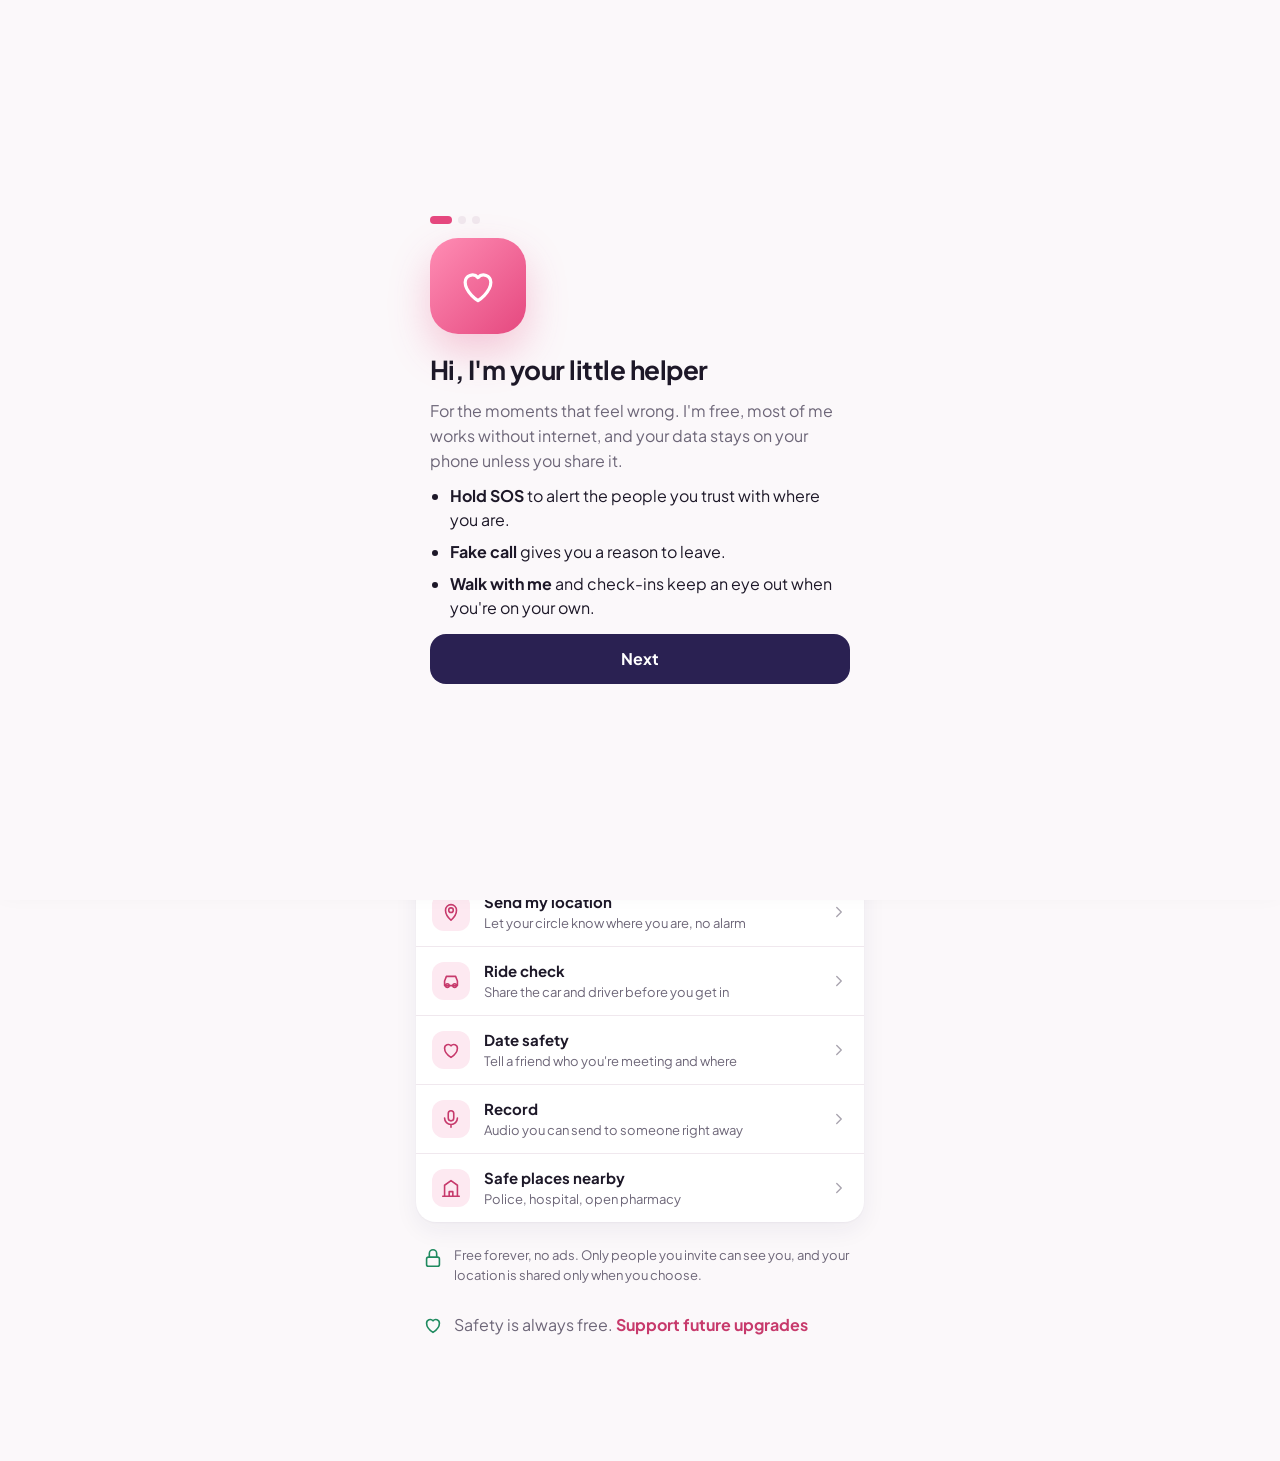
==== app/index.html @ 63b687d1 "iPhone app: home line says only "Safety is always free." without the support upgrades prompt Co-Auth" ====
<!doctype html>
<html lang="en">
<head>
<meta charset="utf-8">
<meta name="viewport" content="width=device-width, initial-scale=1, viewport-fit=cover">
<meta name="theme-color" content="#fbf8fa" media="(prefers-color-scheme: light)">
<meta name="theme-color" content="#121017" media="(prefers-color-scheme: dark)">
<meta name="description" content="Free personal safety app. Your own safety circle, SOS alerts with live location, check-ins, fake call and siren. Private by design.">
<link rel="manifest" href="manifest.webmanifest">
<link rel="icon" href="icon.svg" type="image/svg+xml">
<link rel="apple-touch-icon" href="apple-touch-icon.png">
<link rel="icon" href="favicon-32.png" sizes="32x32" type="image/png">
<meta name="apple-mobile-web-app-capable" content="yes">
<meta name="apple-mobile-web-app-status-bar-style" content="default">
<meta name="apple-mobile-web-app-title" content="Shecurity">
<script src="vendor/supabase.js"></script>
<script src="i18n.js"></script>
<!--APP-START-->
<title>Shecurity</title>
<style>
.native .webonly { display: none !important; }
@font-face { font-family: "Plus Jakarta Sans"; font-style: normal; font-weight: 400; font-display: swap; src: url("fonts/plus-jakarta-sans-latin-400-normal.woff2") format("woff2"); }
@font-face { font-family: "Plus Jakarta Sans"; font-style: normal; font-weight: 500; font-display: swap; src: url("fonts/plus-jakarta-sans-latin-500-normal.woff2") format("woff2"); }
@font-face { font-family: "Plus Jakarta Sans"; font-style: normal; font-weight: 600; font-display: swap; src: url("fonts/plus-jakarta-sans-latin-600-normal.woff2") format("woff2"); }
@font-face { font-family: "Plus Jakarta Sans"; font-style: normal; font-weight: 700; font-display: swap; src: url("fonts/plus-jakarta-sans-latin-700-normal.woff2") format("woff2"); }
/* Layout: calm one-handed phone app. 480px column, soft cards without borders, one pink glow behind SOS. Colours come from the Rose Notch icon: blush pink accents, deep indigo for actions. */
:root {
  --bg: #fbf8fa;
  --surface: #ffffff;
  --surface-2: #f6f0f4;
  --ink: #1d1828;
  --muted: #6d6678;
  --line: #f0e8ee;
  --brand: #2a2152;
  --brand-ink: #ffffff;
  --brand-soft: #fde9f1;
  --pink: #e5487f;
  --pink-ink: #c73a6c;
  --sos: #d7263d;
  --sos-ink: #ffffff;
  --sos-soft: #fde6ea;
  --safe: #1f8a5f;
  --safe-soft: #e4f4ec;
  --warn: #9b6200;
  --shadow: 0 1px 2px rgba(42, 33, 82, .04), 0 8px 24px rgba(42, 33, 82, .06);
  --glow: rgba(229, 72, 127, .16);
  --font: "Plus Jakarta Sans", system-ui, -apple-system, "Segoe UI", Roboto, "Helvetica Neue", Arial, sans-serif;
  --mono: ui-monospace, "SFMono-Regular", Menlo, Consolas, monospace;
  --r: 20px;
}
@media (prefers-color-scheme: dark) {
  :root:not([data-theme="light"]) {
    --bg: #121017; --surface: #1b1822; --surface-2: #25212e; --ink: #f2eef6; --muted: #a49cb1; --line: #2c2736;
    --brand: #ff8db4; --brand-ink: #1d1828; --brand-soft: #36202d; --pink: #ff8db4; --pink-ink: #ff9fc0;
    --sos: #ff5468; --sos-ink: #ffffff; --sos-soft: #3a1a22; --safe: #4cc690; --safe-soft: #15301f; --warn: #e8b357;
    --shadow: 0 1px 2px rgba(0, 0, 0, .3), 0 8px 24px rgba(0, 0, 0, .25); --glow: rgba(255, 141, 180, .12);
    color-scheme: dark;
  }
}
:root[data-theme="dark"] {
  --bg: #121017; --surface: #1b1822; --surface-2: #25212e; --ink: #f2eef6; --muted: #a49cb1; --line: #2c2736;
  --brand: #ff8db4; --brand-ink: #1d1828; --brand-soft: #36202d; --pink: #ff8db4; --pink-ink: #ff9fc0;
  --sos: #ff5468; --sos-ink: #ffffff; --sos-soft: #3a1a22; --safe: #4cc690; --safe-soft: #15301f; --warn: #e8b357;
  --shadow: 0 1px 2px rgba(0, 0, 0, .3), 0 8px 24px rgba(0, 0, 0, .25); --glow: rgba(255, 141, 180, .12);
  color-scheme: dark;
}
* { box-sizing: border-box; -webkit-tap-highlight-color: transparent; }
html, body { margin: 0; }
body { background: var(--bg); color: var(--ink); font-family: var(--font); font-size: 16px; line-height: 1.5; min-height: 100vh; -webkit-font-smoothing: antialiased; }
button, input, select, textarea { font: inherit; color: inherit; }
a { color: var(--pink-ink); }
:focus-visible { outline: 2px solid var(--pink); outline-offset: 2px; }
[hidden] { display: none !important; }
svg.i { width: 22px; height: 22px; flex: none; fill: none; stroke: currentColor; stroke-width: 1.75; stroke-linecap: round; stroke-linejoin: round; }

/* top bar */
.top { position: sticky; top: 0; z-index: 20; background: var(--bg); padding-top: env(safe-area-inset-top, 0px); padding-left: max(16px, env(safe-area-inset-left, 0px)); padding-right: max(16px, env(safe-area-inset-right, 0px)); }
.top-inner { max-width: 480px; margin: 0 auto; display: flex; align-items: center; justify-content: flex-end; gap: 12px; height: 52px; }
.exit { border: 0; background: var(--surface-2); border-radius: 999px; padding: 7px 14px; font-size: 13px; font-weight: 600; color: var(--muted); cursor: pointer; }

main { max-width: 480px; margin: 0 auto; padding-block: 4px 124px; padding-left: max(16px, env(safe-area-inset-left, 0px)); padding-right: max(16px, env(safe-area-inset-right, 0px)); }
.view { display: flex; flex-direction: column; gap: 20px; }
h1, h2, h3 { margin: 0; line-height: 1.2; text-wrap: balance; font-weight: 700; letter-spacing: -0.02em; }
h1 { font-size: 28px; }
h2 { font-size: 18px; }
h3 { font-size: 16px; }
p { margin: 0; }
.muted { color: var(--muted); }
.small { font-size: 14px; }
.xs { font-size: 12px; }
.section-title { font-size: 13px; font-weight: 700; color: var(--muted); letter-spacing: .01em; margin-bottom: -10px; padding-left: 4px; }
.back { display: inline-flex; align-items: center; gap: 4px; background: none; border: 0; padding: 4px 0; color: var(--muted); cursor: pointer; font-size: 15px; font-weight: 600; }

.card { background: var(--surface); border: 0; border-radius: var(--r); padding: 18px; display: flex; flex-direction: column; gap: 12px; box-shadow: var(--shadow); }
.card.sos { background: var(--sos-soft); box-shadow: none; }
.card.safe { background: var(--safe-soft); box-shadow: none; }
.card.brand { background: var(--brand-soft); box-shadow: none; }
.card.free .heart { width: 34px; height: 34px; border-radius: 50%; display: grid; place-items: center; background: var(--pink); color: #fff; flex: none; }
.card.free .heart .i { width: 18px; height: 18px; }
button.trust.link { background: none; border: 0; font: inherit; cursor: pointer; width: 100%; text-align: left; margin-top: 4px; }
button.trust.link b { color: var(--pink-ink); font-weight: 700; }
.banner { margin: 0 0 16px; font-size: 13px; color: var(--muted); background: var(--surface-2); border-radius: 14px; padding: 10px 14px; }

/* greeting + status */
.hello { text-align: center; display: flex; flex-direction: column; gap: 2px; }
.hello b { font-size: 22px; font-weight: 700; letter-spacing: -0.02em; }
.hello span { font-size: 14px; color: var(--muted); }
.status { display: flex; gap: 8px; flex-wrap: wrap; justify-content: center; }
.chip { display: inline-flex; align-items: center; gap: 7px; font-size: 13px; font-weight: 600; padding: 6px 12px; border-radius: 999px; background: var(--surface); border: 0; box-shadow: var(--shadow); color: var(--muted); cursor: pointer; }
.chip .dot { width: 7px; height: 7px; border-radius: 50%; background: var(--muted); opacity: .6; }
.chip.on .dot { background: var(--safe); opacity: 1; }
.chip.on { color: var(--ink); }

/* SOS */
.sos-wrap { display: flex; flex-direction: column; align-items: center; gap: 16px; padding: 14px 0 6px; background: radial-gradient(closest-side, var(--glow), transparent) center 58% / 340px 340px no-repeat; }
.sos-btn { position: relative; width: 216px; height: 216px; max-width: 64vw; max-height: 64vw; border-radius: 50%; border: 0; padding: 0; background: none; cursor: pointer; box-shadow: 0 0 0 12px rgba(229, 72, 127, .12), 0 14px 34px rgba(229, 72, 127, .30); touch-action: none; user-select: none; -webkit-user-select: none; transition: transform .15s ease; }
.sos-btn svg { display: block; width: 100%; height: 100%; }
.sos-btn .notch { opacity: .55; }
.sos-btn .fill { stroke-dasharray: 188.5; stroke-dashoffset: 188.5; }
.sos-btn.holding { transform: scale(.97); }
.sos-btn.holding .fill { transition: stroke-dashoffset 1.5s linear; stroke-dashoffset: 0; }
.hold-hint { font-size: 14px; font-weight: 700; margin: -2px 0 0; }

/* primary actions */
.actions3 { display: grid; grid-template-columns: repeat(3, minmax(0, 1fr)); gap: 10px; }
.act { background: var(--surface); border: 0; box-shadow: var(--shadow); border-radius: var(--r); padding: 16px 8px 14px; display: flex; flex-direction: column; align-items: center; gap: 9px; font-size: 13px; font-weight: 700; cursor: pointer; text-align: center; color: var(--ink); }
.edit-quick { display: block; margin: 8px auto 0; background: none; border: 0; color: var(--muted); font: inherit; font-size: 13px; text-decoration: underline; cursor: pointer; padding: 6px; }
.qprev { display: grid; grid-template-columns: repeat(2, minmax(0, 1fr)); gap: 8px; background: linear-gradient(180deg, #352a6b, #1c1640); border-radius: 22px; padding: 10px; }
.qprev span { background: #fff; color: #2a2152; border-radius: 15px; min-height: 64px; display: flex; flex-direction: column; align-items: flex-start; justify-content: space-between; gap: 6px; font-size: 13px; font-weight: 700; padding: 9px 10px; }
.qprev span.u { background: linear-gradient(135deg, #ff7aa8, #e5487f); color: #fff; }
.qprev b { width: 26px; height: 26px; border-radius: 50%; display: grid; place-items: center; background: #ffe4ee; color: #e5487f; }
.qprev span.u b { background: rgba(255, 255, 255, .24); color: #fff; }
.qprev .i { width: 15px; height: 15px; }
.wsteps { counter-reset: w; list-style: none; padding: 0; margin: 0; display: flex; flex-direction: column; gap: 12px; }
.wsteps li { counter-increment: w; display: flex; gap: 12px; align-items: flex-start; font-size: 16px; line-height: 1.4; }
.wsteps li::before { content: counter(w); flex: none; width: 30px; height: 30px; border-radius: 50%; background: var(--pink); color: #fff; font-weight: 800; display: grid; place-items: center; font-size: 15px; }
.wsteps b { font-weight: 800; }
.tipcard { display: flex; gap: 12px; align-items: center; }
.tipcard .t { flex: 1; min-width: 0; }
.act .ic { width: 44px; height: 44px; border-radius: 15px; background: var(--brand-soft); color: var(--pink-ink); display: grid; place-items: center; }
.act:active, .li:active { transform: scale(.98); }

/* list rows */
.list { background: var(--surface); border: 0; box-shadow: var(--shadow); border-radius: var(--r); overflow: hidden; }
.li { display: flex; align-items: center; gap: 14px; width: 100%; padding: 13px 16px; background: none; border: 0; border-bottom: 1px solid var(--line); text-align: left; cursor: pointer; text-decoration: none; color: var(--ink); transition: transform .1s ease; }
.li:last-child { border-bottom: 0; }
.li .t { flex: 1; min-width: 0; display: flex; flex-direction: column; }
.li .t b { font-weight: 650; font-size: 15px; }
.li .t span { font-size: 13px; color: var(--muted); }
.li > svg.i:first-child { width: 38px; height: 38px; padding: 8px; border-radius: 12px; background: var(--brand-soft); color: var(--pink-ink); }
.li .chev { color: var(--muted); width: 18px; height: 18px; opacity: .6; }

.trust { display: flex; gap: 10px; align-items: flex-start; font-size: 13px; color: var(--muted); padding: 4px 6px 0; }
.trust svg { color: var(--safe); margin-top: 1px; }

/* buttons + forms */
.btn { display: inline-flex; align-items: center; justify-content: center; gap: 8px; min-height: 50px; padding: 10px 18px; border-radius: 16px; border: 0; background: var(--surface-2); text-decoration: none; color: var(--ink); font-weight: 700; cursor: pointer; text-align: center; }
.btn.primary { background: var(--brand); color: var(--brand-ink); }
.btn.danger { background: var(--sos); color: var(--sos-ink); }
.btn.good { background: var(--safe); color: #fff; }
.btn.ghost { background: transparent; color: var(--muted); }
.btn.block { width: 100%; }
.btn.sm { min-height: 36px; padding: 6px 13px; font-size: 14px; border-radius: 12px; }
.row { display: flex; gap: 10px; flex-wrap: wrap; }
.row > .btn { flex: 1 1 130px; }
.stack { display: flex; flex-direction: column; gap: 12px; }
label.f { display: flex; flex-direction: column; gap: 6px; font-size: 14px; font-weight: 600; }
label.f .hint { font-weight: 400; color: var(--muted); font-size: 13px; }
input[type=text], input[type=tel], input[type=number], select, textarea { width: 100%; min-height: 50px; padding: 12px 14px; border-radius: 14px; border: 1px solid transparent; background: var(--surface-2); color: var(--ink); }
input::placeholder, textarea::placeholder { color: var(--muted); opacity: .75; }
input:focus, select:focus, textarea:focus { outline: 2px solid var(--pink); outline-offset: 0; background: var(--surface); }
textarea { min-height: 88px; resize: vertical; }
/* 16px or more, or iPhone zooms in on the field and stays zoomed */
input, select, textarea { font-size: 16px; }
.check { display: flex; gap: 12px; align-items: center; font-size: 15px; }
.check input { width: 22px; height: 22px; accent-color: var(--pink); flex: none; }
.code { font-family: var(--mono); font-size: 22px; letter-spacing: .18em; font-weight: 600; text-align: center; padding: 12px; border-radius: 14px; background: var(--surface-2); user-select: all; }

/* people */
.person { display: flex; align-items: center; gap: 12px; padding: 10px 0; border-bottom: 1px solid var(--line); }
.person:last-child { border-bottom: 0; }
.avatar { width: 40px; height: 40px; border-radius: 50%; background: var(--brand-soft); color: var(--pink-ink); display: grid; place-items: center; font-weight: 700; flex: none; }
.person .t { flex: 1; min-width: 0; }
.person .t b { display: block; font-weight: 650; }
.person .t span { font-size: 13px; color: var(--muted); }
.feed-item { display: flex; flex-direction: column; gap: 10px; padding: 14px 0; border-bottom: 1px solid var(--line); }
.feed-item:first-child { padding-top: 2px; }
.feed-item:last-child { border-bottom: 0; padding-bottom: 2px; }
.feed-head { display: flex; gap: 12px; align-items: flex-start; }
.feed-head .t { flex: 1; min-width: 0; }
.feed-head b { display: block; }
.tag { font-size: 11px; font-weight: 700; letter-spacing: .04em; text-transform: uppercase; padding: 3px 9px; border-radius: 999px; background: var(--surface-2); color: var(--muted); white-space: nowrap; }
.tag.sos { background: var(--sos-soft); color: var(--sos); }
.tag.safe { background: var(--safe-soft); color: var(--safe); }
.resp { font-size: 13px; color: var(--muted); }
.example { font-size: 11px; font-weight: 700; letter-spacing: .04em; text-transform: uppercase; color: var(--warn); }

/* plans: story-style strip of the circle, plus one card per active plan */
.stories { display: flex; gap: 12px; overflow-x: auto; padding: 2px 2px 4px; margin: 0 -2px; scrollbar-width: none; }
.stories::-webkit-scrollbar { display: none; }
.story { flex: none; width: 62px; display: flex; flex-direction: column; align-items: center; gap: 6px; background: none; border: 0; padding: 0; cursor: pointer; color: var(--ink); font-size: 12px; font-weight: 600; }
.story .ring { position: relative; width: 58px; height: 58px; border-radius: 50%; padding: 2.5px; background: var(--line); }
.story.on .ring { background: linear-gradient(135deg, #ff8db4, #e5487f); }
.story .avatar { width: 100%; height: 100%; border: 2.5px solid var(--surface); font-size: 19px; }
.story.add .avatar { background: var(--surface-2); color: var(--ink); font-size: 24px; font-weight: 500; }
.story .live { position: absolute; right: 1px; bottom: 1px; width: 15px; height: 15px; border-radius: 50%; background: var(--safe); border: 2.5px solid var(--surface); }
.story span { max-width: 62px; overflow: hidden; text-overflow: ellipsis; white-space: nowrap; }
.story.quiet span { color: var(--muted); font-weight: 500; }
.plan { display: flex; gap: 12px; padding: 14px 0; border-bottom: 1px solid var(--line); scroll-margin-top: 80px; }
.plan:last-child { border-bottom: 0; padding-bottom: 2px; }
.plan .t { flex: 1; min-width: 0; display: flex; flex-direction: column; gap: 3px; }
.plan .who { display: flex; justify-content: space-between; gap: 8px; font-size: 13px; color: var(--muted); }
.plan .who b { color: var(--ink); font-size: 15px; font-weight: 650; }
.plan .where { font-weight: 650; font-size: 16px; line-height: 1.3; overflow-wrap: anywhere; }
.plan .with { font-size: 14px; color: var(--muted); overflow-wrap: anywhere; }
.plan .msg { align-self: flex-start; margin-top: 6px; font-size: 14.5px; background: var(--surface-2); padding: 8px 12px; border-radius: 16px 16px 16px 5px; overflow-wrap: anywhere; }
.plan .row { margin-top: 8px; }
.plan.flash { animation: flash 1.2s ease; }
@keyframes flash { 0%, 40% { background: var(--brand-soft); } 100% { background: transparent; } }

.timer-big { font-family: var(--mono); font-size: 44px; font-weight: 600; font-variant-numeric: tabular-nums; text-align: center; letter-spacing: -0.02em; }
details { background: var(--surface); border: 0; box-shadow: var(--shadow); border-radius: var(--r); padding: 15px 18px; }
details summary { cursor: pointer; font-weight: 650; }
details[open] summary { margin-bottom: 10px; }
details ol, details ul { margin: 0; padding-left: 1.2em; display: flex; flex-direction: column; gap: 6px; font-size: 15px; }
.hotline { display: flex; justify-content: space-between; align-items: center; gap: 12px; padding: 12px 0; border-bottom: 1px solid var(--line); }
.hotline:last-child { border-bottom: 0; }
.hotline div { min-width: 0; }
.hotline .num { font-family: var(--mono); font-size: 14px; color: var(--muted); user-select: all; }
.msg-preview { font-family: var(--mono); font-size: 12px; white-space: pre-wrap; word-break: break-word; background: var(--surface-2); border-radius: 12px; padding: 10px 12px; max-height: 150px; overflow: auto; color: var(--muted); }

/* tabs */
nav.tabs { position: fixed; left: 0; right: 0; bottom: 0; z-index: 30; background: var(--surface); box-shadow: 0 -1px 0 var(--line), 0 -8px 24px rgba(42, 33, 82, .05); padding-bottom: env(safe-area-inset-bottom, 0px); padding-left: env(safe-area-inset-left, 0px); padding-right: env(safe-area-inset-right, 0px); }
nav.tabs .in { max-width: 480px; margin: 0 auto; display: grid; grid-template-columns: repeat(4, 1fr); padding: 6px 8px 4px; }
nav.tabs button { position: relative; background: none; border: 0; padding: 6px 2px 8px; display: flex; flex-direction: column; align-items: center; gap: 3px; font-size: 11px; font-weight: 600; color: var(--muted); cursor: pointer; }
nav.tabs button svg { padding: 3px 16px; width: 54px; height: 30px; border-radius: 999px; box-sizing: border-box; }
nav.tabs button[aria-current="page"] { color: var(--pink-ink); }
nav.tabs button[aria-current="page"] svg { background: var(--brand-soft); }
nav.tabs .badge { position: absolute; top: 4px; left: calc(50% + 8px); width: 9px; height: 9px; border-radius: 50%; background: var(--sos); border: 2px solid var(--surface); }

/* overlays */
.overlay { position: fixed; inset: 0; z-index: 50; background: var(--bg); overflow-y: auto; padding-top: env(safe-area-inset-top, 0px); padding-bottom: env(safe-area-inset-bottom, 0px); padding-left: max(16px, env(safe-area-inset-left, 0px)); padding-right: max(16px, env(safe-area-inset-right, 0px)); }
.overlay .in { max-width: 480px; margin: 0 auto; padding-block: 28px; display: flex; flex-direction: column; gap: 14px; min-height: 100%; }
.steps { display: flex; flex-direction: column; gap: 10px; }
.step { display: flex; gap: 10px; align-items: center; font-size: 15px; font-weight: 500; }
.step .s { width: 24px; height: 24px; border-radius: 50%; display: grid; place-items: center; background: var(--surface-2); color: var(--muted); flex: none; }
.step.done .s { background: var(--safe); color: #fff; }
.step.fail .s { background: var(--warn); color: #fff; }
.step .s svg { width: 14px; height: 14px; stroke-width: 2.5; }
.siren-screen { background: #e01a33; color: #fff; display: grid; place-items: center; text-align: center; cursor: pointer; }
.siren-screen.flash { background: #ffffff; color: #111; }
.siren-screen h1 { font-size: 40px; letter-spacing: .08em; }

.call { background: #0d0d10; color: #fff; font-family: system-ui, -apple-system, "Segoe UI", Roboto, sans-serif; }
.call .in { justify-content: space-between; align-items: center; text-align: center; padding-block: 72px 48px; }
.call .who { display: flex; flex-direction: column; align-items: center; gap: 10px; }
.call .big-avatar { width: 96px; height: 96px; border-radius: 50%; background: #3a3a44; display: grid; place-items: center; font-size: 40px; font-weight: 500; }
.call .name { font-size: 32px; font-weight: 400; font-family: system-ui, -apple-system, "Segoe UI", Roboto, sans-serif; }
.call .sub { color: #b9b9c4; font-size: 16px; }
.call .sub.ear { font-size: 13px; margin-top: 10px; color: #8d8da0; }
.call .actions { display: flex; justify-content: space-around; width: 100%; max-width: 320px; }
.call .round { width: 74px; height: 74px; border-radius: 50%; border: 0; display: grid; place-items: center; cursor: pointer; color: #fff; }
.call .round svg { width: 32px; height: 32px; }
.call .decline { background: #ff3b30; }
.call .accept { background: #34c759; }
.call .cap { font-size: 13px; color: #d0d0d8; margin-top: 8px; }

.nudge { position: fixed; left: 50%; bottom: calc(88px + env(safe-area-inset-bottom, 0px)); transform: translateX(-50%); z-index: 55; width: min(440px, calc(100% - 32px)); background: var(--surface); border-radius: 24px; padding: 20px; box-shadow: 0 20px 50px rgba(42, 33, 82, .22); display: flex; flex-direction: column; gap: 10px; animation: nudgeIn .35s ease-out; }
.nudge[hidden] { display: none; }
.welcome { position: fixed; inset: 0; z-index: 70; background: var(--bg); display: flex; flex-direction: column; justify-content: center; padding: calc(24px + env(safe-area-inset-top, 0px)) 24px calc(24px + env(safe-area-inset-bottom, 0px)); overflow-y: auto; }
.welcome[hidden] { display: none; }
.welcome .wbox { max-width: 420px; width: 100%; margin: 0 auto; display: flex; flex-direction: column; gap: 14px; }
.welcome .wart { width: 96px; height: 96px; border-radius: 28px; background: linear-gradient(135deg, #ff8db4, #e5487f); display: grid; place-items: center; box-shadow: 0 18px 40px rgba(229, 72, 127, .28); }
.welcome .wart .i { width: 44px; height: 44px; color: #fff; }
.welcome h2 { margin: 6px 0 0; font-size: 26px; letter-spacing: -0.02em; line-height: 1.2; }
.welcome p { margin: 0; color: var(--muted); line-height: 1.55; }
.welcome ul, .welcome ol { margin: 0; padding-left: 20px; display: flex; flex-direction: column; gap: 8px; line-height: 1.5; }
.welcome .dots { display: flex; gap: 6px; }
.welcome .dots i { width: 8px; height: 8px; border-radius: 50%; background: var(--line, #e7dfe5); }
.welcome .dots i.on { background: var(--pink); width: 22px; border-radius: 6px; }
.welcome .btn { width: 100%; }
.welcome .skip { background: none; border: 0; color: var(--muted); font: inherit; font-size: 14px; padding: 6px; cursor: pointer; }
.nudge h3 { margin: 0; font-size: 18px; display: flex; align-items: center; gap: 10px; }
.nudge h3 .heart { width: 30px; height: 30px; border-radius: 50%; display: grid; place-items: center; background: var(--pink); color: #fff; flex: none; }
.nudge h3 .heart .i { width: 16px; height: 16px; }
.nudge p { margin: 0; font-size: 14.5px; color: var(--muted); line-height: 1.5; }
.nudge .row { gap: 8px; margin-top: 4px; }
.nudge .row .btn { flex: 1; }
.nudge .never { background: none; border: 0; color: var(--muted); font: inherit; font-size: 13px; text-decoration: underline; padding: 4px; align-self: center; cursor: pointer; }
@keyframes nudgeIn { from { opacity: 0; transform: translate(-50%, 16px); } }
@media (prefers-reduced-motion: reduce) { .nudge { animation: none; } }
.toast { position: fixed; left: 50%; bottom: calc(92px + env(safe-area-inset-bottom, 0px)); transform: translateX(-50%); z-index: 60; background: var(--ink); color: var(--bg); padding: 11px 18px; border-radius: 999px; font-size: 14px; font-weight: 600; max-width: calc(100% - 32px); text-align: center; box-shadow: var(--shadow); }
@media (prefers-reduced-motion: reduce) { .sos-btn.holding .fill { transition-duration: 0s; } .sos-btn, .li, .act { transition: none; } }

/* circles: one big circle with small circles inside */
.whole { position: relative; overflow: hidden; background: linear-gradient(160deg, #35296b 0%, #1c1640 100%); color: #fff; box-shadow: 0 18px 40px rgba(42, 33, 82, .28); }
.whole::before { content: ""; position: absolute; width: 230px; height: 230px; right: -110px; top: -120px; border-radius: 50%; border: 22px solid rgba(255, 141, 180, .10); pointer-events: none; }
.whole::after { content: ""; position: absolute; width: 90px; height: 90px; right: 18px; top: -52px; border-radius: 50%; border: 10px solid rgba(255, 141, 180, .08); pointer-events: none; }
.whole > * { position: relative; }
.whole .sub { margin-top: 4px; max-width: 30ch; }
.whole h2 { margin: 0; font-size: 21px; letter-spacing: -0.02em; }
.whole .sub { font-size: 13.5px; color: rgba(255, 255, 255, .72); line-height: 1.45; }
.faces { display: flex; align-items: center; padding-left: 8px; min-height: 44px; }
.faces .avatar { width: 40px; height: 40px; margin-left: -8px; border: 2.5px solid #2a2152; font-size: 15px; }
.faces .more { background: rgba(255, 255, 255, .16); color: #fff; font-size: 13px; }
.bubbles { display: flex; gap: 10px; overflow-x: auto; scrollbar-width: none; margin: 0 -18px; padding: 2px 18px 4px; }
.bubbles::-webkit-scrollbar { display: none; }
.bubble { flex: none; display: flex; align-items: center; gap: 8px; padding: 7px 13px 7px 7px; border-radius: 999px; background: rgba(255, 255, 255, .1); border: 0; color: #fff; font: inherit; font-size: 13.5px; font-weight: 650; cursor: pointer; white-space: nowrap; }
.bubble .dotc { width: 26px; height: 26px; border-radius: 50%; border: 3px solid var(--cc, #ff8db4); display: grid; place-items: center; font-size: 11px; font-weight: 700; }
.bubble.add { background: transparent; border: 1.5px dashed rgba(255, 255, 255, .35); padding: 7px 14px; }
.whole .aud-wrap { border-top: 1px solid rgba(255, 255, 255, .12); padding-top: 12px; display: flex; flex-direction: column; gap: 8px; }
.whole .aud-wrap b { font-size: 13px; color: rgba(255, 255, 255, .8); font-weight: 650; }
.aud { display: flex; gap: 8px; flex-wrap: wrap; }
.aud button { display: inline-flex; align-items: center; gap: 7px; min-height: 36px; padding: 6px 13px; border-radius: 999px; border: 1.5px solid var(--line); background: var(--surface); color: var(--ink); font: inherit; font-size: 14px; font-weight: 650; cursor: pointer; transition: background .15s ease, border-color .15s ease, color .15s ease; }
.aud button i { width: 9px; height: 9px; border-radius: 50%; background: var(--cc, var(--pink)); flex: none; }
.aud button small { color: var(--muted); font-size: 12px; font-weight: 600; }
.aud button[aria-pressed="true"] { background: var(--ink); border-color: var(--ink); color: var(--bg); }
.aud button[aria-pressed="true"] small { color: inherit; opacity: .7; }
.whole .aud button { background: rgba(255, 255, 255, .08); border-color: rgba(255, 255, 255, .18); color: #fff; }
.whole .aud button small { color: rgba(255, 255, 255, .65); }
.whole .aud button[aria-pressed="true"] { background: #fff; border-color: #fff; color: #2a2152; }
.aud-f { display: flex; flex-direction: column; gap: 8px; }
.aud-f > span { font-size: 14px; font-weight: 650; }
.cc-head { display: flex; align-items: center; gap: 10px; }
.cc-head .ring { width: 30px; height: 30px; border-radius: 50%; border: 4px solid var(--cc, var(--pink)); flex: none; }
.cc-head h2 { flex: 1; min-width: 0; margin: 0; overflow: hidden; text-overflow: ellipsis; white-space: nowrap; }
.card.circ { border-top: 0; position: relative; }
.card.circ.flash { animation: cflash 1.4s ease; }
@keyframes cflash { 0%, 45% { box-shadow: 0 0 0 3px var(--cc, var(--pink)); } 100% { box-shadow: var(--shadow); } }
.to { display: inline-flex; align-items: center; gap: 5px; font-size: 12px; font-weight: 650; color: var(--muted); }
.to i { width: 7px; height: 7px; border-radius: 50%; background: var(--cc, var(--pink)); }
html.ios-app .no-ios { display: none !important; }
.person .more { min-height: 34px; min-width: 34px; padding: 4px 8px; border-radius: 10px; border: 1px solid var(--line); background: var(--surface-2); color: inherit; font: inherit; font-size: 16px; line-height: 1; cursor: pointer; }
.person-acts { display: flex; flex-wrap: wrap; gap: 8px; padding: 0 0 10px 52px; border-bottom: 1px solid var(--line); }
.person-acts[hidden] { display: none; }
.person select.addto { width: auto; max-width: 128px; min-height: 34px; padding: 4px 8px; font-size: 16px; border-radius: 10px; }
/* practice SOS in the welcome */
.practice { display: flex; flex-direction: column; align-items: center; gap: 12px; padding: 6px 0 2px; }
.practice .sos-btn.done .fill { stroke-dashoffset: 0; }
.welcome.focus .wart, .welcome.focus .dots { display: none; }
.practice .sos-btn { width: 150px; height: 150px; box-shadow: 0 0 0 10px rgba(229, 72, 127, .12), 0 12px 28px rgba(229, 72, 127, .28); }
.practice .ptag { font-size: 11px; font-weight: 800; letter-spacing: .08em; text-transform: uppercase; color: var(--pink-ink); background: var(--brand-soft); padding: 4px 10px; border-radius: 999px; }
.practice .steps { width: 100%; background: var(--surface); border-radius: 16px; padding: 14px; box-shadow: var(--shadow); }
.practice .step { opacity: 0; transform: translateY(6px); transition: opacity .35s ease, transform .35s ease; }
.practice .step.show { opacity: 1; transform: none; }
.practice .calm { font-size: 14px; color: var(--muted); text-align: center; line-height: 1.5; }
@media (prefers-reduced-motion: reduce) { .practice .step { transition: none; } }
</style>

<svg width="0" height="0" style="position:absolute" aria-hidden="true">
  <symbol id="i-walk" viewBox="0 0 24 24"><circle cx="13" cy="4" r="2"/><path d="m9 20 3-6 3 3v4M6 12l2-4 4-1 3 4 3 1"/></symbol>
  <symbol id="i-timer" viewBox="0 0 24 24"><circle cx="12" cy="13" r="8"/><path d="M12 9v4l2.5 2M9 2h6"/></symbol>
  <symbol id="i-phone" viewBox="0 0 24 24"><path d="M5 4h4l2 5-2.5 1.5a11 11 0 0 0 5 5L15 13l5 2v4a2 2 0 0 1-2 2A16 16 0 0 1 3 6a2 2 0 0 1 2-2"/></symbol>
  <symbol id="i-siren" viewBox="0 0 24 24"><path d="M11 5 6 9H3v6h3l5 4V5zM15.5 8.5a5 5 0 0 1 0 7M18.5 5.5a9 9 0 0 1 0 13"/></symbol>
  <symbol id="i-plan" viewBox="0 0 24 24"><circle cx="12" cy="12" r="9"/><path d="M15.5 8.5 13.6 13.6 8.5 15.5 10.4 10.4z"/></symbol>
  <symbol id="i-pin" viewBox="0 0 24 24"><path d="M12 21s-6-5.5-6-11a6 6 0 0 1 12 0c0 5.5-6 11-6 11z"/><circle cx="12" cy="10" r="2.5"/></symbol>
  <symbol id="i-car" viewBox="0 0 24 24"><path d="M5 17h14v-5l-2-5H7l-2 5v5z"/><circle cx="8" cy="17" r="2"/><circle cx="16" cy="17" r="2"/></symbol>
  <symbol id="i-heart" viewBox="0 0 24 24"><path d="M12 20s-7-4.5-7-10a4 4 0 0 1 7-2.6A4 4 0 0 1 19 10c0 5.5-7 10-7 10z"/></symbol>
  <symbol id="i-mic" viewBox="0 0 24 24"><rect x="9" y="3" width="6" height="11" rx="3"/><path d="M5 11a7 7 0 0 0 14 0M12 18v3"/></symbol>
  <symbol id="i-place" viewBox="0 0 24 24"><path d="M3 21h18M5 21V9l7-5 7 5v12M10 21v-5h4v5"/></symbol>
  <symbol id="i-chev" viewBox="0 0 24 24"><path d="m9 6 6 6-6 6"/></symbol>
  <symbol id="i-back" viewBox="0 0 24 24"><path d="m15 6-6 6 6 6"/></symbol>
  <symbol id="i-lock" viewBox="0 0 24 24"><rect x="5" y="11" width="14" height="10" rx="2"/><path d="M8 11V7a4 4 0 0 1 8 0v4"/></symbol>
  <symbol id="i-check" viewBox="0 0 24 24"><path d="m5 12 5 5 9-10"/></symbol>
  <symbol id="i-home" viewBox="0 0 24 24"><circle cx="12" cy="12" r="9"/><circle cx="12" cy="12" r="3.5"/></symbol>
  <symbol id="i-people" viewBox="0 0 24 24"><circle cx="9" cy="8" r="3.5"/><path d="M2.5 20a6.5 6.5 0 0 1 13 0M16 4.5a3.5 3.5 0 0 1 0 7M18 14a6.5 6.5 0 0 1 4 6"/></symbol>
  <symbol id="i-help" viewBox="0 0 24 24"><circle cx="12" cy="12" r="9"/><path d="M9.5 9.5a2.5 2.5 0 1 1 3.5 2.3c-.6.3-1 .9-1 1.6V14M12 17.5v.01"/></symbol>
  <symbol id="i-me" viewBox="0 0 24 24"><circle cx="12" cy="8" r="4"/><path d="M4 21a8 8 0 0 1 16 0"/></symbol>
  <symbol id="i-bell" viewBox="0 0 24 24"><path d="M6 16V11a6 6 0 0 1 12 0v5l2 2H4l2-2zM10 20a2 2 0 0 0 4 0"/></symbol>
</svg>

<header class="top">
  <div class="top-inner">
    <button class="exit" id="quickExit" type="button" aria-label="Quick exit: leave this app and open a weather page">Quick exit</button>
  </div>
</header>

<main>
  <p class="banner" id="previewBanner" hidden>Preview. Location, texts, calls and the live network are switched off on this page. The circle below shows example people. Everything works once the app is opened from its own web address.</p>

  <!-- HOME -->
  <section class="view" data-view="home">
    <div class="card sos" id="incomingCard" hidden></div>

    <div class="card safe" id="timerCard" hidden>
      <div class="row" style="justify-content:space-between;align-items:center">
        <span class="small" id="timerCardLabel">Check-in running</span>
        <span class="small muted" id="timerCardShare"></span>
      </div>
      <div class="timer-big" id="timerCardTime">00:00</div>
      <p class="small" id="timerCardNote"></p>
      <div class="row">
        <button class="btn good" type="button" data-action="timer-safe">I'm safe</button>
        <button class="btn" type="button" data-action="timer-add">+15 min</button>
      </div>
    </div>

    <div class="hello"><b id="helloTitle">Hi there</b><span id="helloSub">Your safety, one tap away</span></div>
    <div class="sos-wrap">
      <div class="status">
        <button class="chip" type="button" id="chipCircle" data-go="circle"><span class="dot"></span><span>Set up your circle</span></button>
        <button class="chip" type="button" id="chipAlerts" data-go="circle"><span class="dot"></span><span>Alerts off</span></button>
      </div>
      <button class="sos-btn" id="sosBtn" type="button" aria-label="SOS. Press and hold until the ring closes to alert your circle">
        <svg viewBox="0 0 100 100" aria-hidden="true">
          <defs><linearGradient id="sosG" x1="0" y1="0" x2="1" y2="1"><stop offset="0" stop-color="#ff8db4"/><stop offset="1" stop-color="#e5487f"/></linearGradient></defs>
          <circle cx="50" cy="50" r="50" fill="url(#sosG)"/>
          <path class="notch" d="M60.26 21.81 A30 30 0 1 1 39.74 21.81" fill="none" stroke="#fff" stroke-width="7" stroke-linecap="round"/>
          <circle class="fill" cx="50" cy="50" r="30" fill="none" stroke="#fff" stroke-width="7" stroke-linecap="round" transform="rotate(-90 50 50)"/>
          <circle cx="50" cy="50" r="19" fill="#2a2152"/>
          <text x="50" y="53.6" text-anchor="middle" fill="#fff" font-size="10.5" font-weight="700" letter-spacing="1" font-family="system-ui, -apple-system, Segoe UI, Roboto, sans-serif">SOS</text>
        </svg>
      </button>
      <p class="hold-hint" id="holdHint">Press and hold until the ring closes</p>
      <p class="small muted" style="text-align:center;max-width:30ch">Alerts your circle with your live location. Nothing is sent if you let go early.</p>
    </div>

    <div class="actions3" id="homeQuick"></div>
    <button class="edit-quick" type="button" data-action="quick-edit">Change these buttons</button>
    <div class="card tipcard" id="widgetTip" hidden>
      <div class="t"><b>Put Shecurity on your home screen</b><div class="small muted">Four emergency buttons without opening the app. Takes 20 seconds.</div></div>
      <div class="stack" style="gap:6px"><button class="btn sm primary" type="button" id="widgetTipGo" data-go="widget">Show me</button><button class="btn sm ghost" type="button" data-action="widget-tip-hide">Not now</button></div>
    </div>

    <div id="homeCircle" hidden>
      <span class="section-title">Your circle now</span>
      <button class="card" type="button" data-go="circle" style="margin-top:16px;width:100%;min-width:0;overflow:hidden;text-align:left;cursor:pointer;border:0;color:inherit;font:inherit">
        <span class="stories" id="homeStories"></span>
        <span class="small muted" id="homeCircleText"></span>
      </button>
    </div>

    <span class="section-title">More tools</span>
    <div class="list">
      <button class="li" type="button" data-go="plan"><svg class="i"><use href="#i-plan"/></svg><span class="t"><b>Share my plans</b><span>Where you're going and who with, for a few hours</span></span><svg class="i chev"><use href="#i-chev"/></svg></button>
      <button class="li" type="button" data-action="siren"><svg class="i"><use href="#i-siren"/></svg><span class="t"><b>Loud siren</b><span>Alarm sound and flashing screen</span></span><svg class="i chev"><use href="#i-chev"/></svg></button>
      <button class="li" type="button" data-action="share-location"><svg class="i"><use href="#i-pin"/></svg><span class="t"><b>Send my location</b><span>Let your circle know where you are, no alarm</span></span><svg class="i chev"><use href="#i-chev"/></svg></button>
      <button class="li" type="button" data-go="ride"><svg class="i"><use href="#i-car"/></svg><span class="t"><b>Ride check</b><span>Share the car and driver before you get in</span></span><svg class="i chev"><use href="#i-chev"/></svg></button>
      <button class="li" type="button" data-go="date"><svg class="i"><use href="#i-heart"/></svg><span class="t"><b>Date safety</b><span>Tell a friend who you're meeting and where</span></span><svg class="i chev"><use href="#i-chev"/></svg></button>
      <button class="li" type="button" data-go="record"><svg class="i"><use href="#i-mic"/></svg><span class="t"><b>Record</b><span>Audio you can send to someone right away</span></span><svg class="i chev"><use href="#i-chev"/></svg></button>
      <button class="li" type="button" data-go="places"><svg class="i"><use href="#i-place"/></svg><span class="t"><b>Safe places nearby</b><span>Police, hospital, open pharmacy</span></span><svg class="i chev"><use href="#i-chev"/></svg></button>
    </div>

    <p class="trust"><svg class="i"><use href="#i-lock"/></svg><span>Free forever, no ads. Only people you invite can see you, and your location is shared only when you choose.</span></p>
    <button class="trust link" type="button" data-action="free-info"><svg class="i"><use href="#i-heart"/></svg><span>Safety is always free.<b class="no-ios"> Support future upgrades</b></span></button>
  </section>

  <!-- CIRCLE -->
  <section class="view" data-view="circle" hidden>
    <h1>Your circle</h1>

    <div class="card brand" id="netJoin" hidden>
      <h2>Build your safety network</h2>
      <p class="small">Invite the people you trust. When you press SOS, miss a check-in or walk home, they're alerted on their phones and can see where you are. You'll do the same for them.</p>
      <label class="f">Your first name<span class="hint">This is what your circle sees.</span><input type="text" id="jnName" maxlength="40" autocomplete="given-name"></label>
      <label class="f">Your mobile number (optional)<span class="hint">So your circle can call you from an alert.</span><input type="tel" id="jnPhone" maxlength="24" placeholder="+31 6 1234 5678" autocomplete="tel"></label>
      <button class="btn primary block" type="button" data-action="net-join">Continue</button>
      <p class="xs muted">No email or password needed. Your account lives on this phone.</p>
      <p class="xs muted">Your circle is private and invite-only. Be kind: no abusive or harmful messages. You can remove, block or report anyone from your circle at any time.</p>
    </div>

    <div class="card" id="netOffline" hidden>
      <h2>The network isn't reachable</h2>
      <p class="small muted" id="netOfflineMsg">Check your internet connection. SOS still works by text message.</p>
    </div>

    <div id="netArea" class="view" hidden>
      <div class="card whole" id="wholeCard">
        <div>
          <h2>Your whole circle</h2>
          <p class="sub" id="wholeSub">Everyone you trust, together. For the big emergencies.</p>
        </div>
        <div class="faces" id="wholeFaces"></div>
        <div class="bubbles" id="wholeBubbles"></div>
        <div class="aud-wrap" id="sosAudWrap" hidden><b>When I press SOS, alert</b><div class="aud" data-aud="sos"></div></div>
      </div>

      <div class="card" id="pushCard">
        <div class="row" style="align-items:center;gap:12px;flex-wrap:nowrap">
          <span class="avatar" style="background:var(--surface-2);color:var(--ink)"><svg class="i"><use href="#i-bell"/></svg></span>
          <div style="flex:1;min-width:0"><b id="pushTitle">Turn on alerts</b><p class="small muted" id="pushText">So your phone tells you when someone in your circle needs help.</p></div>
        </div>
        <button class="btn primary block" type="button" id="pushBtn" data-action="push-on">Turn on alerts</button>
      </div>

      <div>
        <span class="section-title">What everyone's up to</span>
        <div class="card" style="margin-top:16px">
          <div class="stories" id="circleStories"></div>
          <div id="planList"></div>
          <button class="btn primary block" type="button" data-go="plan" id="planBtn">Share my plans</button>
        </div>
      </div>

      <div id="liveWrap" hidden>
        <span class="section-title">Sharing location now</span>
        <div class="card" id="liveList" style="margin-top:16px"></div>
      </div>

      <div>
        <span class="section-title">Recent</span>
        <div class="card" id="feed" style="margin-top:16px"></div>
      </div>

      <div id="circleList" class="view"></div>

      <div class="card" id="addPeople">
        <h2>Add people</h2>
        <div class="aud-f" id="invAudWrap"><span>Add them to</span><div class="aud" data-aud="invite"></div></div>
        <p class="small muted" id="invHint">They'll be in your whole circle, so they get alerts you send to everyone.</p>
        <button class="btn primary" type="button" data-action="invite-to">Send an invite</button>
        <div class="stack" style="border-top:1px solid var(--line);padding-top:14px">
          <label class="f">New small circle<span class="hint">Like Family, Best friends or Flatmates. Everyone in it is part of your whole circle too.</span><input type="text" id="ccName" placeholder="Family, Best friends, Flatmates" maxlength="40"></label>
          <button class="btn" type="button" data-action="circle-create">Create and invite</button>
        </div>
        <div class="stack" style="border-top:1px solid var(--line);padding-top:14px">
          <label class="f">Got an invite code?<input type="text" id="jcCode" placeholder="8 letters" maxlength="12" autocapitalize="characters" autocomplete="off"></label>
          <button class="btn" type="button" data-action="circle-join">Join circle</button>
        </div>
      </div>
    </div>
  </section>

  <!-- PLANS -->
  <section class="view" data-view="plan" hidden>
    <button class="back" type="button" data-go="circle"><svg class="i"><use href="#i-back"/></svg>Back</button>
    <h1>Share my plans</h1>
    <p class="muted">Let your circle know where you're going and who you're with. It shows on their app until the time you pick, then disappears.</p>
    <div class="card brand" id="planJoin" hidden>
      <h2>Join the network first</h2>
      <p class="small">Plans are shared with your circle, so you need a circle first. It takes a minute and needs no email.</p>
      <button class="btn primary block" type="button" data-go="circle">Set up my circle</button>
    </div>
    <div class="card" id="planMine" hidden></div>
    <div class="card stack" id="planForm">
      <label class="f">Where are you going?<input type="text" id="plWhere" placeholder="Jules' party on Oudegracht" maxlength="100"></label>
      <label class="f">Who are you with?<input type="text" id="plWith" placeholder="Sara and Tom" maxlength="100"></label>
      <label class="f">Short message<span class="hint">Optional</span><input type="text" id="plMsg" placeholder="Back around 1, text me if you need me" maxlength="140"></label>
      <label class="f">Show it for
        <select id="plHours"><option value="1">1 hour</option><option value="3">3 hours</option><option value="6">6 hours</option><option value="12">12 hours</option><option value="24" selected>24 hours</option><option value="48">2 days</option></select>
      </label>
      <div class="aud-f" hidden><span>Who can see it</span><div class="aud" data-aud="plan"></div></div>
      <label class="check"><input type="checkbox" id="plLoc"> Add where I am now</label>
      <button class="btn primary block" type="button" data-action="plan-post" id="plPost">Share with my circle</button>
    </div>
    <p class="small muted">Only people in your circles can see your plans. Want them to follow you live? Use Walk with me or Check-in.</p>
  </section>

  <!-- WALK -->
  <section class="view" data-view="walk" hidden>
    <button class="back" type="button" data-go="home"><svg class="i"><use href="#i-back"/></svg>Back</button>
    <h1>Walk with me</h1>
    <p class="muted">Your circle follows your live location until you arrive. If you don't tap "I've arrived" in time, they're alerted.</p>
    <div class="card stack" id="walkSetup">
      <label class="f">Where are you going?<input type="text" id="wkTo" placeholder="Home from the station" maxlength="100"></label>
      <label class="f">How long will it take?
        <select id="wkMins"><option value="10">10 minutes</option><option value="15" selected>15 minutes</option><option value="20">20 minutes</option><option value="30">30 minutes</option><option value="45">45 minutes</option><option value="60">1 hour</option></select>
      </label>
      <div class="aud-f" hidden><span>Who follows along</span><div class="aud" data-aud="walk"></div></div>
      <button class="btn primary block" type="button" data-action="walk-start">Start walking</button>
    </div>
    <p class="small muted">Keep Shecurity open while you walk. The screen stays on so your location keeps updating.</p>
  </section>

  <!-- TIMER -->
  <section class="view" data-view="timer" hidden>
    <button class="back" type="button" data-go="home"><svg class="i"><use href="#i-back"/></svg>Back</button>
    <h1>Check-in</h1>
    <p class="muted">Set how long you'll be. If you don't check in, your phone asks if you're OK, then alerts your circle with where you said you'd be.</p>
    <div class="card stack" id="timerSetup">
      <label class="f">Where are you, or who are you with?<input type="text" id="tmNote" placeholder="At a party at Lisa's" maxlength="140"></label>
      <label class="f">Check in after
        <select id="tmMinutes"><option value="10">10 minutes</option><option value="20">20 minutes</option><option value="30" selected>30 minutes</option><option value="60">1 hour</option><option value="120">2 hours</option><option value="180">3 hours</option></select>
      </label>
      <div class="aud-f" hidden><span>Who gets told</span><div class="aud" data-aud="timer"></div></div>
      <label class="check"><input type="checkbox" id="tmTell" checked> Let my circle know I started</label>
      <button class="btn primary block" type="button" data-action="timer-start">Start check-in</button>
    </div>
    <p class="small muted">Keep Shecurity open. A locked or dead phone can't raise the alarm, so tell someone your plan too.</p>
  </section>

  <!-- WIDGET GUIDE -->
  <section class="view" data-view="widget" hidden>
    <button class="back" type="button" data-go="home"><svg class="i"><use href="#i-back"/></svg>Back</button>
    <h1>Add the widget</h1>
    <p class="muted" id="wgIntro"></p>
    <div class="qprev" id="wgPreview" aria-hidden="true"></div>
    <div class="card stack">
      <ol class="wsteps" id="wgSteps"></ol>
      <button class="btn primary block" type="button" id="wgPin" data-action="widget-add" hidden>Add it for me</button>
    </div>
    <p class="small muted" id="wgAfter"></p>
    <div class="row">
      <button class="btn" type="button" data-action="widget-done">I added it</button>
      <button class="btn ghost" type="button" data-action="quick-edit">Change the buttons</button>
    </div>
  </section>

  <!-- FAKE CALL -->
  <section class="view" data-view="fakecall" hidden>
    <button class="back" type="button" data-go="home"><svg class="i"><use href="#i-back"/></svg>Back</button>
    <h1>Fake call</h1>
    <p class="muted">Your phone rings with a realistic call. Answer it and a voice talks to you, so you have a reason to leave.</p>
    <div class="card stack">
      <label class="f">Caller name<input type="text" id="fcName" value="Mom" maxlength="30"></label>
      <label class="f">What they say
        <select id="fcScript"><option value="mom">Family: "Come home now"</option><option value="friend">Friend: "I'm outside"</option><option value="work">Work: "We need you"</option><option value="silent">Nothing, you talk</option></select>
      </label>
      <label class="f">Ring in
        <select id="fcDelay"><option value="5">5 seconds</option><option value="30">30 seconds</option><option value="60">1 minute</option><option value="300">5 minutes</option></select>
      </label>
      <label class="check" id="fcListenRow"><input type="checkbox" id="fcListen" checked> The caller hears you and answers (uses the microphone, nothing is recorded)</label>
      <button class="btn primary block" type="button" data-action="fakecall-start">Schedule call</button>
    </div>
    <p class="small muted">Keep Shecurity open. When you answer, hold the phone to your ear: the voice is quiet, like a real call.</p>
  </section>

  <!-- RIDE -->
  <section class="view" data-view="ride" hidden>
    <button class="back" type="button" data-go="home"><svg class="i"><use href="#i-back"/></svg>Back</button>
    <h1>Ride check</h1>
    <p class="muted">Before you get in, share the car and driver with your circle. Your location is shared for the trip.</p>
    <div class="card stack">
      <label class="f">Service<input type="text" id="rdService" placeholder="Uber, Bolt, taxi" maxlength="40"></label>
      <label class="f">Car<input type="text" id="rdCar" placeholder="Grey Toyota Corolla" maxlength="60"></label>
      <label class="f">Number plate<input type="text" id="rdPlate" placeholder="AB-123-C" maxlength="20" autocapitalize="characters"></label>
      <label class="f">Driver's name<input type="text" id="rdDriver" maxlength="40"></label>
      <label class="f">Trip length in minutes<input type="number" id="rdMins" inputmode="numeric" min="1" max="240" placeholder="25"></label>
      <button class="btn primary block" type="button" data-action="ride-send">Share ride</button>
    </div>
  </section>

  <!-- DATE -->
  <section class="view" data-view="date" hidden>
    <button class="back" type="button" data-go="home"><svg class="i"><use href="#i-back"/></svg>Back</button>
    <h1>Date safety</h1>
    <p class="muted">Meeting someone new? Tell your circle who and where, and set a time to check in.</p>
    <div class="card stack">
      <label class="f">Their name<input type="text" id="dtName" maxlength="40"></label>
      <label class="f">Their phone or profile link<input type="text" id="dtProfile" maxlength="120"></label>
      <label class="f">Where you're meeting<input type="text" id="dtPlace" maxlength="100"></label>
      <label class="f">Photo of them<span class="hint">Optional. Sent only to the friend you pick.</span><input type="file" id="dtPhoto" accept="image/*"></label>
      <label class="f">Check in after
        <select id="dtMinutes"><option value="0">No check-in</option><option value="60">1 hour</option><option value="120" selected>2 hours</option><option value="180">3 hours</option><option value="240">4 hours</option></select>
      </label>
      <button class="btn primary block" type="button" data-action="date-send">Share date details</button>
    </div>
  </section>

  <!-- RECORD -->
  <section class="view" data-view="record" hidden>
    <button class="back" type="button" data-go="home"><svg class="i"><use href="#i-back"/></svg>Back</button>
    <h1>Record</h1>
    <p class="muted">Record audio, then send it straight to someone you trust, so it's safe even if your phone is taken.</p>
    <div class="card stack">
      <div class="timer-big" id="recTime">00:00</div>
      <button class="btn primary block" type="button" id="recBtn" data-action="record-toggle">Start recording</button>
      <div class="row" id="recDone" hidden>
        <button class="btn" type="button" data-action="record-share">Send recording</button>
        <a class="btn" id="recSave" download="shecurity-recording.webm" href="#">Save to phone</a>
      </div>
    </div>
    <p class="small muted">Recording laws differ by place. In some US states and countries everyone in a conversation must agree to be recorded.</p>
  </section>

  <!-- PLACES -->
  <section class="view" data-view="places" hidden>
    <button class="back" type="button" data-go="home"><svg class="i"><use href="#i-back"/></svg>Back</button>
    <h1>Safe places nearby</h1>
    <p class="muted">Opens your maps app with the nearest places. Busy, well-lit places with staff are best for waiting.</p>
    <div class="list">
      <a class="li" target="_blank" rel="noopener" href="https://www.google.com/maps/search/police+station+near+me"><svg class="i"><use href="#i-place"/></svg><span class="t"><b>Police station</b></span><svg class="i chev"><use href="#i-chev"/></svg></a>
      <a class="li" target="_blank" rel="noopener" href="https://www.google.com/maps/search/hospital+emergency+near+me"><svg class="i"><use href="#i-place"/></svg><span class="t"><b>Hospital</b></span><svg class="i chev"><use href="#i-chev"/></svg></a>
      <a class="li" target="_blank" rel="noopener" href="https://www.google.com/maps/search/24+hour+pharmacy+near+me"><svg class="i"><use href="#i-place"/></svg><span class="t"><b>24-hour pharmacy</b></span><svg class="i chev"><use href="#i-chev"/></svg></a>
      <a class="li" target="_blank" rel="noopener" href="https://www.google.com/maps/search/open+cafe+near+me"><svg class="i"><use href="#i-place"/></svg><span class="t"><b>Open café or restaurant</b></span><svg class="i chev"><use href="#i-chev"/></svg></a>
      <a class="li" target="_blank" rel="noopener" href="https://www.google.com/maps/search/gas+station+near+me"><svg class="i"><use href="#i-place"/></svg><span class="t"><b>Petrol station</b></span><svg class="i chev"><use href="#i-chev"/></svg></a>
      <a class="li" target="_blank" rel="noopener" href="https://www.google.com/maps/search/hotel+near+me"><svg class="i"><use href="#i-place"/></svg><span class="t"><b>Hotel lobby</b></span><svg class="i chev"><use href="#i-chev"/></svg></a>
    </div>
  </section>

  <!-- HELP -->
  <section class="view" data-view="help" hidden>
    <h1>Help lines</h1>
    <label class="f">Country<select id="hlCountry"></select></label>
    <div class="card" id="hlList" style="padding-block:4px"></div>
    <span class="section-title">Free safety features already on your phone</span>
    <details><summary>iPhone: Emergency SOS</summary><ol><li>Open Settings, then Emergency SOS.</li><li>Turn on "Call with Hold and Release" or "Call with 5 Button Presses".</li><li>Add emergency contacts in the Health app under Medical ID. They get a text with your location after an SOS call.</li></ol></details>
    <details><summary>iPhone: Check In in Messages</summary><ol><li>In a chat, tap +, then More, then Check In.</li><li>If you don't arrive in time, your friend gets your location and battery automatically.</li><li>Needs iOS 17 or newer on both phones.</li></ol></details>
    <details><summary>Android: Emergency SOS</summary><ol><li>Open Settings, then Safety &amp; emergency, then Emergency SOS.</li><li>Pressing the power button 5 times calls emergency services and can share your location.</li><li>On some phones: Settings, Advanced features, Send SOS messages.</li></ol></details>
    <span class="section-title">One-tap SOS from your home screen</span>
    <div class="card stack">
      <p class="small">Your SOS link. Opening it starts a 5-second countdown you can cancel, then alerts your circle.</p>
      <div class="msg-preview" id="sosLink" style="user-select:all"></div>
      <button class="btn sm" type="button" data-action="copy-sos-link" style="align-self:flex-start">Copy link</button>
    </div>
    <details><summary>iPhone: SOS widget or button on the home screen</summary><ol><li>Copy your SOS link above.</li><li>Open the Shortcuts app, tap +, then Add Action, and choose "Open URLs". Paste the link.</li><li>Name the shortcut "SOS" and tap Done.</li><li>For a home-screen button: tap the shortcut's share icon, then "Add to Home Screen".</li><li>For a widget: long-press the home screen, tap Edit, then Add Widget, pick Shortcuts and choose "SOS".</li></ol></details>
    <details><summary>iPhone: double-tap the back of your phone for SOS</summary><ol><li>Make the "SOS" shortcut above first.</li><li>Open Settings, then Accessibility, then Touch, then Back Tap.</li><li>Pick Double Tap or Triple Tap and choose "SOS".</li><li>On iPhone 15 Pro and newer you can also set the Action Button to the "SOS" shortcut in Settings, then Action Button.</li></ol></details>
    <details class="webonly"><summary>Android: SOS, Walk with me and Fake call shortcuts</summary><ol><li>Install Shecurity from Chrome first (three dots, then Install app).</li><li>Long-press the Shecurity icon. You'll see SOS, Walk with me, Check-in and Fake call.</li><li>Drag any of them onto your home screen to get its own one-tap button.</li></ol></details>
    <details class="webonly"><summary>Add Shecurity to your home screen</summary><ul><li><b>iPhone (Safari):</b> tap Share, then "Add to Home Screen". Needed for alerts on iPhone.</li><li><b>Android (Chrome):</b> tap the three dots, then "Install app".</li></ul></details>
  </section>

  <!-- ME -->
  <section class="view" data-view="me" hidden>
    <h1>You</h1>
    <div class="card stack">
      <h2>Language and country</h2>
      <label class="f">Language<select id="stLang"></select></label>
      <label class="f">Country, for emergency numbers<span class="hint" id="stCountryHint"></span><select id="stCountry"></select></label>
    </div>
    <div class="card">
      <div class="row" style="align-items:center;gap:12px;flex-wrap:nowrap">
        <span class="avatar" style="background:var(--brand-soft);color:var(--pink-ink)"><svg class="i"><use href="#i-bell"/></svg></span>
        <div style="flex:1;min-width:0"><b>Practice SOS</b><p class="small muted">Try the SOS button safely. Nothing is sent.</p></div>
      </div>
      <button class="btn block" type="button" data-action="practice-sos">Practice now</button>
    </div>
    <div class="card stack" id="meProfile" hidden>
      <h2>Your profile</h2>
      <label class="f">First name<input type="text" id="mpName" maxlength="40"></label>
      <label class="f">Mobile number<span class="hint">Visible only to your circle.</span><input type="tel" id="mpPhone" maxlength="24"></label>
      <button class="btn" type="button" data-action="profile-save">Save profile</button>
    </div>
    <div class="card">
      <h2>Text message backup</h2>
      <p class="small muted">For people who don't have Shecurity, or when there's no internet. They get your SOS as a normal text.</p>
      <div id="contactList"></div>
      <div class="stack">
        <label class="f">Name<input type="text" id="ctName" maxlength="40" autocomplete="off"></label>
        <label class="f">Mobile number with country code<input type="tel" id="ctPhone" placeholder="+1 555 123 4567" maxlength="24" autocomplete="off"></label>
        <button class="btn" type="button" data-action="contact-add">Add backup contact</button>
      </div>
    </div>
    <div class="card stack" id="quickCard">
      <h2>Your quick buttons</h2>
      <p class="small muted">Pick what's one tap away. Choose what you'd reach for in a hurry.</p>
      <b class="small">Under the SOS button</b>
      <div class="stack" id="qHome"></div>
      <b class="small">Home-screen widget and watch</b>
      <div class="stack" id="qWidget"></div>
      <div class="qprev" id="qPreview" aria-hidden="true"></div>
      <button class="btn sm" type="button" id="widgetHow" data-go="widget" style="align-self:flex-start">How to add the widget</button>
      <p class="small muted" id="qWidgetHint">Add the widget once: long-press your home screen, tap Edit, then Add Widget (or +), and choose Shecurity. Widgets can't add themselves.</p>
      <button class="btn sm" type="button" id="widgetAdd" data-action="widget-add" hidden style="align-self:flex-start">Add the widget to my home screen</button>
      <button class="btn sm" type="button" id="watchLink" data-action="watch-link" hidden style="align-self:flex-start">Send to my widget and watch</button>
      <button class="btn sm" type="button" data-action="quick-reset" style="align-self:flex-start">Back to the standard buttons</button>
    </div>
    <div class="card stack">
      <h2>SOS settings</h2>
      <label class="f">Your SOS message<textarea id="stTemplate" maxlength="300"></textarea></label>
      <label class="check"><input type="checkbox" id="stSiren"> Sound the siren when I press SOS</label>
      <button class="btn" type="button" data-action="settings-save">Save settings</button>
    </div>
    <div class="card brand stack free" id="freeCard">
      <div class="row" style="gap:10px;align-items:center"><span class="heart"><svg class="i"><use href="#i-heart"/></svg></span><h2>Free forever</h2></div>
      <p class="small">Every safety feature in Shecurity is free and always will be: SOS, your circle, live location, check-ins, fake call and siren. No ads, ever, because nothing should get in the way in an emergency.</p>
      <p class="small no-ios">Shecurity is a profit-free project: nobody earns money from it. If you'd like to help pay for future upgrades, you can give any amount you like. Every bit goes into making Shecurity better.</p>
      <a class="btn primary no-ios" target="_blank" rel="noopener" href="https://getshecurity.com/#support">Support future upgrades</a>
      <a class="btn no-ios" target="_blank" rel="noopener" href="https://getshecurity.com/plans/">See what we're building next</a>
      <p class="small muted no-ios" style="margin:0">Donating is completely optional and changes nothing in the app.</p>
    </div>
    <div class="card brand stack no-ios">
      <div class="row" style="justify-content:space-between;align-items:center"><h2>Shecurity Plus</h2><span class="tag">Coming later</span></div>
      <p class="small">Optional extras for people who want more, about $2.99 a month. They help keep the free app running.</p>
      <ul class="small" style="margin:0;padding-left:1.1em;display:flex;flex-direction:column;gap:6px">
        <li>Automatic texts to people who don't have Shecurity</li>
        <li>24/7 professional help that can send emergency services</li>
        <li>Recordings and alert history kept for a year</li>
        <li>A friendly AI voice that keeps you company on the walk home</li>
      </ul>
      <button class="btn primary" type="button" id="plusBtn" data-action="plus-interest">Tell me when Plus launches</button>
    </div>
    <div class="card stack">
      <h2>Privacy</h2>
      <ul class="small" style="margin:0;padding-left:1.1em;display:flex;flex-direction:column;gap:6px">
        <li>Only people in your circles can see your name, alerts and location.</li>
        <li>Your location is shared only during an SOS, a walk, a ride or a missed check-in, and stops automatically.</li>
        <li>Alerts are deleted after 30 days. Backup contacts and settings stay on this phone.</li>
        <li>No ads, no tracking, no selling data. Ever.</li>
      </ul>
      <div id="blockedBox" class="stack" hidden><b class="small">Blocked people</b><div id="blockedList"></div></div>
      <a class="btn" href="mailto:hello@getshecurity.com?subject=Shecurity%20help">Contact us</a>
      <button class="btn" type="button" data-action="wipe">Delete my account and data</button>
    </div>
  </section>
</main>

<nav class="tabs" aria-label="Main">
  <div class="in">
    <button type="button" data-go="home" aria-current="page"><svg class="i"><use href="#i-home"/></svg>Home</button>
    <button type="button" data-go="circle"><svg class="i"><use href="#i-people"/></svg>Circle<span class="badge" id="circleBadge" hidden></span></button>
    <button type="button" data-go="help"><svg class="i"><use href="#i-help"/></svg>Help lines</button>
    <button type="button" data-go="me"><svg class="i"><use href="#i-me"/></svg>You</button>
  </div>
</nav>

<!-- SOS COUNTDOWN (from the home-screen shortcut) -->
<div class="overlay" id="sosCountdown" hidden role="alertdialog" aria-modal="true" aria-labelledby="cdTitle">
  <div class="in" style="justify-content:center;text-align:center">
    <h1 id="cdTitle">Sending SOS to your circle</h1>
    <div class="timer-big" id="cdTime" style="font-size:88px;color:var(--sos)">5</div>
    <button class="btn danger block" type="button" data-action="cd-now">Send now</button>
    <button class="btn block" type="button" data-action="cd-cancel" style="min-height:64px">Cancel</button>
  </div>
</div>

<!-- SOS SHEET -->
<div class="overlay" id="sosSheet" hidden role="dialog" aria-modal="true" aria-labelledby="sosTitle">
  <div class="in">
    <h1 id="sosTitle">Help is on the way</h1>
    <div class="steps" id="sosSteps"></div>
    <div class="card" id="sosResponses" hidden></div>
    <button class="btn danger block" type="button" id="sosWiden" data-action="sos-widen" hidden>Alert everyone too</button>
    <button class="btn good block" type="button" id="sosSafe" data-action="sos-safe">I'm safe now</button>
    <div class="row">
      <a class="btn" id="sosCall" href="tel:112">Call 112</a>
      <a class="btn" id="sosSms" href="#">Send as text</a>
    </div>
    <div class="row">
      <button class="btn" type="button" data-action="siren">Siren</button>
      <button class="btn" type="button" data-action="sos-share">Share another way</button>
    </div>
    <details><summary class="small">Message being sent</summary><div class="msg-preview" id="sosMsg"></div></details>
    <button class="btn ghost block" type="button" data-action="sos-close">Close this screen</button>
  </div>
</div>

<div class="overlay siren-screen" id="sirenScreen" hidden role="dialog" aria-label="Siren is sounding. Tap to stop."><div><h1>HELP</h1><p>Tap anywhere to stop</p></div></div>

<div class="overlay" id="graceScreen" hidden role="alertdialog" aria-modal="true" aria-labelledby="graceTitle">
  <div class="in" style="justify-content:center;text-align:center">
    <h1 id="graceTitle" style="font-size:32px">Are you OK?</h1>
    <p class="muted">Your check-in time is up. If you don't answer, your circle is alerted in</p>
    <div class="timer-big" id="graceTime">60</div>
    <button class="btn good block" type="button" data-action="timer-safe">I'm safe</button>
    <button class="btn danger block" type="button" data-action="grace-help">I need help</button>
  </div>
</div>

<div class="overlay call" id="callIncoming" hidden role="dialog" aria-label="Incoming call">
  <div class="in">
    <div class="who"><div class="big-avatar" id="ciInitial">M</div><div class="name" id="ciName">Mom</div><div class="sub">mobile</div></div>
    <div class="actions">
      <div><button class="round decline" type="button" data-action="call-decline" aria-label="Decline"><svg viewBox="0 0 24 24" fill="currentColor"><path d="M12 9c-3.5 0-6.6 1.1-9 3l2.4 3 3-1.2V11c1.1-.4 2.3-.6 3.6-.6s2.5.2 3.6.6v2.8l3 1.2L21 12c-2.4-1.9-5.5-3-9-3z"/></svg></button><div class="cap">Decline</div></div>
      <div><button class="round accept" type="button" data-action="call-accept" aria-label="Accept"><svg viewBox="0 0 24 24" fill="currentColor"><path d="M6.6 10.8a15 15 0 0 0 6.6 6.6l2.2-2.2c.3-.3.7-.4 1-.2 1.1.4 2.3.6 3.6.6.6 0 1 .4 1 1V20c0 .6-.4 1-1 1A17 17 0 0 1 3 4c0-.6.4-1 1-1h3.5c.6 0 1 .4 1 1 0 1.3.2 2.5.6 3.6.1.3 0 .7-.2 1l-2.3 2.2z"/></svg></button><div class="cap">Accept</div></div>
    </div>
  </div>
</div>
<div class="overlay call" id="callActive" hidden role="dialog" aria-label="Call in progress">
  <div class="in">
    <div class="who"><div class="big-avatar" id="caInitial">M</div><div class="name" id="caName">Mom</div><div class="sub" id="caTime">00:00</div><div class="sub ear" id="caEar">Hold the phone to your ear</div></div>
    <div class="actions"><div><button class="round decline" type="button" data-action="call-end" aria-label="End call"><svg viewBox="0 0 24 24" fill="currentColor"><path d="M12 9c-3.5 0-6.6 1.1-9 3l2.4 3 3-1.2V11c1.1-.4 2.3-.6 3.6-.6s2.5.2 3.6.6v2.8l3 1.2L21 12c-2.4-1.9-5.5-3-9-3z"/></svg></button><div class="cap">End</div></div></div>
  </div>
</div>

<div class="welcome" id="welcome" hidden role="dialog" aria-labelledby="wTitle">
  <div class="wbox">
    <div class="dots" id="wDots" aria-hidden="true"></div>
    <div class="wart" aria-hidden="true"><svg class="i" id="wIcon"><use href="#i-heart"/></svg></div>
    <h2 id="wTitle"></h2>
    <div id="wBody" class="stack" style="gap:10px"></div>
    <button class="btn primary" type="button" id="wMain" data-action="welcome-main"></button>
    <button class="btn" type="button" id="wAlt" data-action="welcome-alt" hidden></button>
    <button class="skip" type="button" id="wSkip" data-action="welcome-next">Skip</button>
  </div>
</div>
<div class="nudge" id="nudge" hidden role="dialog" aria-labelledby="nudgeTitle">
  <h3 id="nudgeTitle"><span class="heart"><svg class="i"><use href="#i-heart"/></svg></span><span id="nudgeHead">Glad you're home safe</span></h3>
  <p id="nudgeText"></p>
  <div class="row"><a class="btn primary" id="nudgeGo" target="_blank" rel="noopener" href="https://getshecurity.com/#support" data-action="nudge-go">Support us</a><button class="btn" type="button" data-action="nudge-later">Maybe later</button></div>
  <button class="never" type="button" data-action="nudge-never">Don't ask me again</button>
</div>
<div class="toast" id="toast" hidden role="status" aria-live="polite"></div>

<script>
(function () {
  "use strict";
  var PREVIEW = /*PREVIEW*/false;
  // the store apps (Android and iPhone) carry the whole app inside them and say so in the user agent
  var NATIVE = !!window.ShecurityNative || /ShecurityApp\//.test(navigator.userAgent);
  var PUBLIC_URL = "https://shecurity.app/app/";
  if (NATIVE) document.documentElement.classList.add("native");
  // the iPhone app: no donation or upgrade links (App Store rules), alerts through Apple push
  var IOS_APP = /ShecurityApp\//.test(navigator.userAgent) && /iPhone|iPad|iPod/.test(navigator.userAgent);
  if (IOS_APP) document.documentElement.classList.add("ios-app");
  var SUPPORT_EMAIL = "hello@getshecurity.com";
  var CONFIG = {
    url: "https://cgihqwekhbyhhadoizeb.supabase.co",
    key: "eyJhbGciOiJIUzI1NiIsInR5cCI6IkpXVCJ9.eyJpc3MiOiJzdXBhYmFzZSIsInJlZiI6ImNnaWhxd2VraGJ5aGhhZG9pemViIiwicm9sZSI6ImFub24iLCJpYXQiOjE3OTI4NDU3MzQsImV4cCI6MjEwODQyMTczNH0.jfeNmxsolNk9MHommYBRxAivYRblUr2WH9b4flQ0lzs",
    vapid: "BNuIDldD61kvS8FIeYuGuYMivKCMwHYf-KpHRYEuuafVAEWfKtxRR1YhzYrG9Jqa7BmU10Gvo8_jG_gVgoN8nko"
  };

  // ---------- local storage (this phone only) ----------
  var KEY = "shecurity.v2";
  var defaults = { contacts: [], template: "I need help. Please call me, and call emergency services if you can't reach me.", sirenOnSos: false, country: "NL", timer: null, sharingUntil: 0, pendingJoin: null, quickHome: ["walk", "timer", "fakecall"], quickWidget: ["help", "location", "fakecall-now", "call"] };
  function load() { try { var raw = localStorage.getItem(KEY); if (raw) return Object.assign({}, defaults, JSON.parse(raw)); } catch (e) {} return Object.assign({}, defaults); }
  var state = load();
  if (!state.firstSeen) { state.firstSeen = Date.now(); try { localStorage.setItem(KEY, JSON.stringify(state)); } catch (e) {} }
  function save() { try { localStorage.setItem(KEY, JSON.stringify(state)); } catch (e) {} }

  // ---------- language: the phone's own language, or the one picked under You ----------
  var LANGS = { en: "English", nl: "Nederlands", fr: "Français", de: "Deutsch", es: "Español", pt: "Português" };
  var I18N = window.SHC_I18N || {};
  function phoneLang() {
    var list = navigator.languages && navigator.languages.length ? navigator.languages : [navigator.language || "en"];
    for (var i = 0; i < list.length; i++) { var c = String(list[i]).slice(0, 2).toLowerCase(); if (LANGS[c]) return c; }
    return "en";
  }
  var LANG = LANGS[state.lang] ? state.lang : phoneLang();
  var DICT = LANG === "en" ? {} : (I18N[LANG] || {});
  document.documentElement.lang = LANG;
  // T("English text", { name: "Mia" }) gives the text in the chosen language, with {name} filled in
  function T(text, vars) {
    var out = DICT[text] || text;
    if (vars) out = out.replace(/\{(\w+)\}/g, function (m, k) { return vars[k] != null ? vars[k] : m; });
    return out;
  }
  function translatePage() {
    if (LANG === "en") return;
    var walk = document.createTreeWalker(document.body, NodeFilter.SHOW_TEXT, null), n, list = [];
    while ((n = walk.nextNode())) list.push(n);
    list.forEach(function (node) {
      var p = node.parentNode && node.parentNode.nodeName;
      if (p === "SCRIPT" || p === "STYLE") return;
      var raw = node.nodeValue, key = raw.replace(/\s+/g, " ").trim();
      if (key && DICT[key]) node.nodeValue = raw.match(/^\s*/)[0] + DICT[key] + raw.match(/\s*$/)[0];
    });
    document.querySelectorAll("[placeholder],[aria-label],[title]").forEach(function (e) {
      ["placeholder", "aria-label", "title"].forEach(function (a) { var v = e.getAttribute(a); if (v && DICT[v]) e.setAttribute(a, DICT[v]); });
    });
  }
  // the standard SOS message follows the language, a message she wrote herself stays as it is
  var EN_TEMPLATE = defaults.template;
  function stockTemplate(t) { if (!t || t === EN_TEMPLATE) return true; for (var k in I18N) if (I18N[k][EN_TEMPLATE] === t) return true; return false; }
  defaults.template = T(EN_TEMPLATE);
  if (stockTemplate(state.template)) state.template = defaults.template;

  // ---------- countries: the right emergency number wherever she is ----------
  // police or the general emergency number; help lines only where we checked them
  var EMERGENCY = {
    AD: "112", AT: "112", BE: "112", BG: "112", CH: "112", CY: "112", CZ: "112", DE: "112", DK: "112", EE: "112", ES: "112", FI: "112", FR: "112", GR: "112", HR: "112", HU: "112", IE: "112", IS: "112", IT: "112", LI: "112", LT: "112", LU: "112", LV: "112", MC: "112", MT: "112", NL: "112", NO: "112", PL: "112", PT: "112", RO: "112", SE: "112", SI: "112", SK: "112",
    GB: "999", UA: "112", MD: "112", ME: "112", MK: "112", RS: "192", BA: "122", BY: "102", TR: "112", RU: "112", GE: "112", AM: "112", AZ: "112", KZ: "112",
    US: "911", CA: "911", MX: "911", AR: "911", BR: "190", CL: "133", CO: "123", PE: "105", VE: "911", EC: "911", UY: "911", PY: "911", BO: "110", CR: "911", PA: "911", DO: "911", PR: "911", SV: "911", HN: "911", CU: "106", JM: "119", TT: "999",
    CN: "110", JP: "110", KR: "112", TW: "110", HK: "999", SG: "999", MY: "999", TH: "191", VN: "113", PH: "911", ID: "110", IN: "112", PK: "15", BD: "999", LK: "119", NP: "100", KH: "117", MM: "199",
    AE: "999", SA: "911", QA: "999", KW: "112", BH: "999", OM: "9999", IL: "100", JO: "911", LB: "112", IR: "110",
    AU: "000", NZ: "111",
    ZA: "10111", NG: "112", KE: "999", GH: "112", EG: "122", MA: "19", DZ: "17", TN: "197", ET: "991", TZ: "112", UG: "999", RW: "112", SN: "17", CM: "117", ZM: "999", ZW: "995", NA: "10111", BW: "999", MU: "999"
  };
  // [what it is, number, { sms: text to send } or { dial: number to call }]
  var HELPLINES = {
    NL: [["Veilig Thuis (domestic violence)", "0800 2000"], ["Centrum Seksueel Geweld", "0800 0188"], ["113 Suicide prevention", "0800 0113"]],
    BE: [["1712 (violence and abuse, Dutch)", "1712"], ["Écoute violences conjugales (French)", "0800 30 030"]],
    DE: [["Hilfetelefon Gewalt gegen Frauen", "116 016"], ["TelefonSeelsorge", "0800 111 0 111"]],
    AT: [["Frauenhelpline gegen Gewalt", "0800 222 555"]],
    CH: [["Die Dargebotene Hand / La Main Tendue", "143"]],
    FR: [["Violences Femmes Info", "3919"]],
    ES: [["016 (gender violence)", "016"]],
    PT: [["APAV victim support", "116 006"]],
    IT: [["1522 (violence and stalking)", "1522"]],
    IE: [["Women's Aid", "1800 341 900"], ["Samaritans", "116 123"]],
    GB: [["Silent call: dial 999, then press", "55", { dial: "999" }], ["Refuge National DV Helpline", "0808 2000 247"], ["Samaritans", "116 123"]],
    US: [["National Domestic Violence Hotline", "1-800-799-7233"], ["DV Hotline by text: text START to", "88788", { sms: "START" }], ["RAINN Sexual Assault Hotline", "1-800-656-4673"], ["Suicide & Crisis Lifeline", "988"]],
    CA: [["Suicide Crisis Helpline", "988"]],
    BR: [["Central de Atendimento à Mulher", "180"], ["Ambulance (SAMU)", "192"]],
    AU: [["1800RESPECT", "1800 737 732"], ["Lifeline", "13 11 14"]],
    NZ: [["Women's Refuge crisis line", "0800 733 843"]]
  };
  // the phone's time zone says where she is, even when the phone's language is set to another country
  var TZ_COUNTRY = {
    "Europe/Amsterdam": "NL", "Europe/Brussels": "BE", "Europe/Berlin": "DE", "Europe/Busingen": "DE", "Europe/Vienna": "AT", "Europe/Zurich": "CH", "Europe/Paris": "FR", "Europe/Madrid": "ES", "Atlantic/Canary": "ES", "Africa/Ceuta": "ES",
    "Europe/Lisbon": "PT", "Atlantic/Madeira": "PT", "Atlantic/Azores": "PT", "Europe/Rome": "IT", "Europe/Dublin": "IE", "Europe/London": "GB", "Europe/Luxembourg": "LU", "Europe/Monaco": "MC", "Europe/Andorra": "AD", "Europe/Vaduz": "LI", "Europe/Malta": "MT",
    "Europe/Copenhagen": "DK", "Europe/Oslo": "NO", "Europe/Stockholm": "SE", "Europe/Helsinki": "FI", "Atlantic/Reykjavik": "IS", "Europe/Tallinn": "EE", "Europe/Riga": "LV", "Europe/Vilnius": "LT", "Europe/Warsaw": "PL", "Europe/Prague": "CZ",
    "Europe/Bratislava": "SK", "Europe/Budapest": "HU", "Europe/Ljubljana": "SI", "Europe/Zagreb": "HR", "Europe/Belgrade": "RS", "Europe/Sarajevo": "BA", "Europe/Podgorica": "ME", "Europe/Skopje": "MK", "Europe/Sofia": "BG", "Europe/Bucharest": "RO",
    "Europe/Chisinau": "MD", "Europe/Kiev": "UA", "Europe/Kyiv": "UA", "Europe/Minsk": "BY", "Europe/Athens": "GR", "Asia/Nicosia": "CY", "Europe/Nicosia": "CY", "Europe/Istanbul": "TR", "Europe/Moscow": "RU", "Asia/Tbilisi": "GE", "Asia/Yerevan": "AM", "Asia/Baku": "AZ", "Asia/Almaty": "KZ",
    "America/New_York": "US", "America/Chicago": "US", "America/Denver": "US", "America/Phoenix": "US", "America/Los_Angeles": "US", "America/Anchorage": "US", "Pacific/Honolulu": "US", "America/Detroit": "US", "America/Boise": "US", "America/Indiana/Indianapolis": "US", "America/Kentucky/Louisville": "US",
    "America/Toronto": "CA", "America/Vancouver": "CA", "America/Edmonton": "CA", "America/Winnipeg": "CA", "America/Halifax": "CA", "America/St_Johns": "CA", "America/Regina": "CA", "America/Montreal": "CA",
    "America/Mexico_City": "MX", "America/Cancun": "MX", "America/Monterrey": "MX", "America/Tijuana": "MX", "America/Argentina/Buenos_Aires": "AR", "America/Buenos_Aires": "AR", "America/Sao_Paulo": "BR", "America/Fortaleza": "BR", "America/Recife": "BR", "America/Bahia": "BR", "America/Manaus": "BR", "America/Belem": "BR",
    "America/Santiago": "CL", "America/Bogota": "CO", "America/Lima": "PE", "America/Caracas": "VE", "America/Guayaquil": "EC", "America/Montevideo": "UY", "America/Asuncion": "PY", "America/La_Paz": "BO", "America/Costa_Rica": "CR", "America/Panama": "PA",
    "America/Santo_Domingo": "DO", "America/Puerto_Rico": "PR", "America/El_Salvador": "SV", "America/Tegucigalpa": "HN", "America/Havana": "CU", "America/Jamaica": "JM", "America/Port_of_Spain": "TT",
    "Asia/Shanghai": "CN", "Asia/Tokyo": "JP", "Asia/Seoul": "KR", "Asia/Taipei": "TW", "Asia/Hong_Kong": "HK", "Asia/Singapore": "SG", "Asia/Kuala_Lumpur": "MY", "Asia/Bangkok": "TH", "Asia/Ho_Chi_Minh": "VN", "Asia/Saigon": "VN", "Asia/Manila": "PH",
    "Asia/Jakarta": "ID", "Asia/Makassar": "ID", "Asia/Kolkata": "IN", "Asia/Calcutta": "IN", "Asia/Karachi": "PK", "Asia/Dhaka": "BD", "Asia/Colombo": "LK", "Asia/Kathmandu": "NP", "Asia/Phnom_Penh": "KH", "Asia/Yangon": "MM",
    "Asia/Dubai": "AE", "Asia/Riyadh": "SA", "Asia/Qatar": "QA", "Asia/Kuwait": "KW", "Asia/Bahrain": "BH", "Asia/Muscat": "OM", "Asia/Jerusalem": "IL", "Asia/Amman": "JO", "Asia/Beirut": "LB", "Asia/Tehran": "IR",
    "Australia/Sydney": "AU", "Australia/Melbourne": "AU", "Australia/Brisbane": "AU", "Australia/Perth": "AU", "Australia/Adelaide": "AU", "Australia/Hobart": "AU", "Australia/Darwin": "AU", "Pacific/Auckland": "NZ",
    "Africa/Johannesburg": "ZA", "Africa/Lagos": "NG", "Africa/Nairobi": "KE", "Africa/Accra": "GH", "Africa/Cairo": "EG", "Africa/Casablanca": "MA", "Africa/Algiers": "DZ", "Africa/Tunis": "TN", "Africa/Addis_Ababa": "ET", "Africa/Dar_es_Salaam": "TZ",
    "Africa/Kampala": "UG", "Africa/Kigali": "RW", "Africa/Dakar": "SN", "Africa/Douala": "CM", "Africa/Lusaka": "ZM", "Africa/Harare": "ZW", "Africa/Windhoek": "NA", "Africa/Gaborone": "BW", "Indian/Mauritius": "MU"
  };
  // the phone's own country first (SIM or region setting), then its time zone, then its language
  function phoneCountry() {
    var c = "";
    try { if (window.ShecurityNative && ShecurityNative.country) c = String(ShecurityNative.country() || "").toUpperCase(); } catch (e) {}
    if (!EMERGENCY[c] && window.SHECURITY_REGION) c = String(window.SHECURITY_REGION).toUpperCase();
    if (!EMERGENCY[c]) { try { c = TZ_COUNTRY[Intl.DateTimeFormat().resolvedOptions().timeZone] || ""; } catch (e) {} }
    if (!EMERGENCY[c]) {
      var list = navigator.languages && navigator.languages.length ? navigator.languages : [navigator.language || ""];
      for (var i = 0; i < list.length && !EMERGENCY[c]; i++) { var m = /[-_]([A-Za-z]{2})\b/.exec(list[i]); c = m ? m[1].toUpperCase() : ""; }
    }
    return EMERGENCY[c] ? c : "XX";
  }
  var regionNames = null;
  try { regionNames = new Intl.DisplayNames([LANG], { type: "region" }); } catch (e) {}
  function countryName(c) { if (c === "XX") return T("Another country"); try { return (regionNames && regionNames.of(c)) || c; } catch (e) { return c; } }
  function countryList() { return Object.keys(EMERGENCY).sort(function (a, b) { return countryName(a).localeCompare(countryName(b), LANG); }).concat(["XX"]); }
  if (!state.countryManual || !EMERGENCY[state.country]) state.country = phoneCountry();
  function emergencyNo(c) { return EMERGENCY[c || state.country] || "112"; }
  function helpLines(c) { return [[T("Emergency"), emergencyNo(c)]].concat((HELPLINES[c] || []).map(function (l) { return [T(l[0]), l[1], l[2]]; })); }

  // ---------- helpers ----------
  var $ = function (id) { return document.getElementById(id); };
  function el(tag, cls, text) { var e = document.createElement(tag); if (cls) e.className = cls; if (text != null) e.textContent = text; return e; }
  function toast(msg) { var t = $("toast"); t.textContent = msg; t.hidden = false; clearTimeout(toast._t); toast._t = setTimeout(function () { t.hidden = true; }, 3400); }
  function vibrate(p) { try { if (navigator.vibrate) navigator.vibrate(p); } catch (e) {} }
  function isIOS() { return /iPad|iPhone|iPod/.test(navigator.userAgent) || (navigator.platform === "MacIntel" && navigator.maxTouchPoints > 1); }
  function nums() { return state.contacts.map(function (c) { return c.phone.replace(/[^\d+]/g, ""); }).filter(Boolean); }
  function smsHref(body, list) {
    var n = list || nums(), enc = encodeURIComponent(body);
    if (isIOS()) return n.length ? "sms:/open?addresses=" + n.join(",") + "&body=" + enc : "sms:&body=" + enc;
    return "sms:" + n.join(",") + "?body=" + enc;
  }
  function pad(n) { return (n < 10 ? "0" : "") + n; }
  function mmss(sec) { sec = Math.max(0, Math.round(sec)); var h = Math.floor(sec / 3600), m = Math.floor(sec % 3600 / 60), s = sec % 60; return (h ? h + ":" + pad(m) : pad(m)) + ":" + pad(s); }
  function hhmm(d) { return (d || new Date()).toLocaleTimeString([], { hour: "2-digit", minute: "2-digit" }); }
  function ago(iso) { var s = (Date.now() - new Date(iso).getTime()) / 1000; if (s < 60) return T("just now"); if (s < 3600) return T("{n} min ago", { n: Math.floor(s / 60) }); if (s < 86400) return T("{n} h ago", { n: Math.floor(s / 3600) }); return new Date(iso).toLocaleDateString(LANG); }
  function initial(n) { return (n || "?").trim().charAt(0).toUpperCase() || "?"; }
  function mapLink(lat, lng) { return "https://maps.google.com/?q=" + lat + "," + lng; }

  function getLocation(ms) {
    return new Promise(function (resolve) {
      if (PREVIEW || !navigator.geolocation) return resolve(null);
      var done = false, t = setTimeout(function () { if (!done) { done = true; resolve(null); } }, ms || 9000);
      try {
        navigator.geolocation.getCurrentPosition(function (p) { if (done) return; done = true; clearTimeout(t); resolve({ lat: +p.coords.latitude.toFixed(5), lng: +p.coords.longitude.toFixed(5), acc: Math.round(p.coords.accuracy) }); },
          function () { if (!done) { done = true; clearTimeout(t); resolve(null); } }, { enableHighAccuracy: true, timeout: ms || 9000, maximumAge: 20000 });
      } catch (e) { if (!done) { done = true; clearTimeout(t); resolve(null); } }
    });
  }
  function getBattery() { if (!navigator.getBattery) return Promise.resolve(null); return navigator.getBattery().then(function (b) { return Math.round(b.level * 100); }).catch(function () { return null; }); }
  function locLine(loc) { return loc ? T("My location: {link} (within about {m} m)", { link: mapLink(loc.lat, loc.lng), m: loc.acc }) : T("My location couldn't be found. Please call me."); }

  // ---------- network (Supabase) ----------
  var net = { sb: null, ready: false, me: null, profile: null, circles: [], people: {}, feed: [], responses: {}, live: [], plans: [], channel: null, error: null };
  function netOn() { return net.ready && net.me && net.profile; }
  // everyone in all your circles, or the people of one small circle
  function mates(cid) { var ids = {}; net.circles.forEach(function (c) { if (cid && c.id !== cid) return; c.members.forEach(function (m) { if (m !== net.me) ids[m] = 1; }); }); return Object.keys(ids); }
  // small circles need the newer database; until then everything goes to everyone, like before
  function groupsOn() { return net.circles.some(function (c) { return c.is_main !== undefined; }); }
  function myMain() { return net.circles.filter(function (c) { return c.is_main && c.owner_id === net.me; })[0] || null; }
  function smallCircles() { var m = myMain(); return net.circles.filter(function (c) { return c !== m; }); }
  var CC = ["#e5487f", "#7a5af8", "#16a085", "#f08c2e", "#3b82f6", "#c2417a", "#0e9fb8", "#8a6d3b", "#5b8c2a", "#d0453b"];
  function circleColor(c) { var i = smallCircles().indexOf(c); return CC[(i < 0 ? 0 : i) % CC.length]; }
  function circleById(id) { return net.circles.filter(function (c) { return c.id === id; })[0] || null; }
  // who gets it: null is everyone, or one small circle that still exists and has people in it
  function audOf(key) {
    var id = (state.aud || {})[key] || null, c = id && circleById(id);
    return c && groupsOn() && c !== myMain() ? id : null;
  }
  function audName(cid) { var c = cid && circleById(cid); return c ? c.name : T("Everyone"); }
  function setAud(key, id) { state.aud = Object.assign({}, state.aud || {}); state.aud[key] = id || null; save(); renderAud(); }
  function renderAud() {
    var list = groupsOn() ? smallCircles() : [], show = list.length > 0;
    document.querySelectorAll(".aud[data-aud]").forEach(function (box) {
      var key = box.getAttribute("data-aud"), invite = key === "invite";
      var wrap = box.parentNode; if (wrap && (wrap.classList.contains("aud-f") || wrap.classList.contains("aud-wrap"))) wrap.hidden = invite ? !groupsOn() : !show;
      box.innerHTML = "";
      var cur = invite ? (state.inviteTo || null) : audOf(key);
      if (invite && cur && !(circleById(cur) && circleById(cur).invite_code)) cur = null;
      var opts = [{ id: null, name: T("Everyone"), n: mates().length }].concat(list.filter(function (c) { return !invite || c.invite_code; }).map(function (c) { return { id: c.id, name: c.name, n: mates(c.id).length, c: c }; }));
      opts.forEach(function (o) {
        var b = el("button"); b.type = "button"; b.setAttribute("aria-pressed", String(o.id === cur));
        var dot = el("i"); if (o.c) dot.style.setProperty("--cc", circleColor(o.c)); else dot.style.background = "linear-gradient(135deg,#ff8db4,#7a5af8)";
        b.appendChild(dot); b.appendChild(document.createTextNode(o.name));
        if (!invite) b.appendChild(el("small", null, String(o.n)));
        b.addEventListener("click", function () { if (invite) { state.inviteTo = o.id; save(); renderAud(); renderInviteHint(); } else setAud(key, o.id); });
        box.appendChild(b);
      });
    });
    renderInviteHint();
  }
  function renderInviteHint() {
    var h = $("invHint"); if (!h) return;
    var c = state.inviteTo && circleById(state.inviteTo);
    h.textContent = c ? T("They'll join {circle}, and with it your whole circle.", { circle: c.name }) : T("They'll be in your whole circle, so they get alerts you send to everyone.");
  }

  function netInit() {
    if (PREVIEW) { demoNetwork(); return; }
    if (!window.supabase || !window.supabase.createClient) { net.error = "offline"; renderNet(); return; }
    net.sb = window.supabase.createClient(CONFIG.url, CONFIG.key, { auth: { persistSession: true, autoRefreshToken: true, storageKey: "shecurity.auth" } });
    net.sb.auth.getSession().then(function (r) {
      var s = r.data && r.data.session;
      net.ready = true;
      if (!s) { renderNet(); return; }
      net.me = s.user.id;
      return refreshAll().then(subscribe);
    }).catch(function () { net.error = "offline"; renderNet(); });
  }
  function refreshAll() {
    return Promise.all([loadProfile(), loadCircles()]).then(function () { return Promise.all([loadFeed(), loadLive(), loadPlans()]); }).then(function () {
      if (state.pendingJoin && net.profile) { var code = state.pendingJoin; state.pendingJoin = null; save(); return joinCircle(code); }
    }).then(renderNet).catch(function (e) { net.error = (e && e.message) || "offline"; renderNet(); });
  }
  function loadProfile() {
    return net.sb.from("profiles").select("*").eq("id", net.me).maybeSingle().then(function (r) { if (r.error) throw r.error; net.profile = r.data; });
  }
  function loadCircles() {
    return net.sb.from("circle_members").select("circle_id, circles(*)").eq("user_id", net.me).then(function (r) {
      if (r.error) throw r.error;
      var list = (r.data || []).map(function (x) { return x.circles; }).filter(Boolean);
      var ids = list.map(function (c) { return c.id; });
      if (!ids.length) { net.circles = []; return; }
      return net.sb.from("circle_members").select("circle_id,user_id").in("circle_id", ids).then(function (m) {
        if (m.error) throw m.error;
        list.forEach(function (c) { c.members = m.data.filter(function (x) { return x.circle_id === c.id; }).map(function (x) { return x.user_id; }); });
        net.circles = list;
        var uids = {}; m.data.forEach(function (x) { uids[x.user_id] = 1; });
        return net.sb.from("profiles").select("id,display_name,phone").in("id", Object.keys(uids)).then(function (p) {
          if (p.error) throw p.error; net.people = {}; p.data.forEach(function (x) { net.people[x.id] = x; });
        });
      });
    });
  }
  // people she blocked: nothing from them is shown, and they are taken out of her circles
  function blocked(id) { return !!(state.blocked && state.blocked[id]); }
  function loadFeed() {
    var since = new Date(Date.now() - 86400000).toISOString();
    return net.sb.from("alerts").select("*").gte("created_at", since).order("created_at", { ascending: false }).limit(30).then(function (r) {
      if (r.error) throw r.error; net.feed = (r.data || []).filter(function (a) { return !blocked(a.sender_id); });
      var ids = net.feed.map(function (a) { return a.id; });
      if (!ids.length) { net.responses = {}; return; }
      return net.sb.from("alert_responses").select("*").in("alert_id", ids).then(function (x) {
        net.responses = {}; (x.data || []).forEach(function (rr) { (net.responses[rr.alert_id] = net.responses[rr.alert_id] || []).push(rr); });
      });
    });
  }
  function loadLive() {
    return net.sb.from("live_locations").select("*").gt("sharing_until", new Date().toISOString()).then(function (r) { net.live = (r.data || []).filter(function (l) { return l.user_id !== net.me && !blocked(l.user_id); }); });
  }
  function loadPlans() {
    return net.sb.from("plans").select("*").gt("expires_at", new Date().toISOString()).then(function (r) { if (!r.error) net.plans = (r.data || []).filter(function (p) { return !blocked(p.user_id); }); });
  }
  function subscribe() {
    if (!net.sb || net.channel) return;
    var refresh = debounce(function () { Promise.all([loadFeed(), loadLive(), loadPlans()]).then(renderNet); }, 400);
    net.channel = net.sb.channel("circle")
      .on("postgres_changes", { event: "*", schema: "public", table: "alerts" }, function (p) {
        var a = p.new;
        if (p.eventType === "INSERT" && a && a.sender_id !== net.me && !blocked(a.sender_id) && (a.kind === "sos" || a.kind === "missed_checkin")) incomingAlarm(a);
        refresh();
      })
      .on("postgres_changes", { event: "*", schema: "public", table: "alert_responses" }, function (p) {
        if (p.new && p.new.user_id !== net.me && sos.alertId && p.new.alert_id === sos.alertId) { vibrate([150, 80, 150]); }
        refresh();
      })
      .on("postgres_changes", { event: "*", schema: "public", table: "live_locations" }, refresh)
      .on("postgres_changes", { event: "*", schema: "public", table: "plans" }, refresh)
      .subscribe();
  }
  function debounce(fn, ms) { var t; return function () { clearTimeout(t); t = setTimeout(fn, ms); }; }
  function notify(type, alertId) {
    if (!net.sb) return Promise.resolve(null);
    return net.sb.functions.invoke("notify", { body: { type: type, alert_id: alertId } }).then(function (r) { return r.data; }).catch(function () { return null; });
  }

  function joinNetwork() {
    var name = $("jnName").value.trim(), phone = $("jnPhone").value.trim();
    if (!name) { toast(T("Add your first name.")); return; }
    if (PREVIEW) { toast(T("Works in the live app.")); return; }
    if (!net.sb) { toast(T("Can't reach the network. Check your connection.")); return; }
    $("jnName").disabled = true;
    net.sb.auth.signInAnonymously().then(function (r) {
      if (r.error) throw r.error;
      net.me = r.data.user.id;
      return net.sb.from("profiles").insert({ id: net.me, display_name: name, phone: phone || null });
    }).then(function (r) {
      if (r && r.error) throw r.error;
      return refreshAll();
    }).then(function () { subscribe(); toast(T("Welcome, {name}", { name: name })); })
      .catch(function (e) { toast(/anonymous/i.test(e.message || "") ? T("The network is still being switched on. Try again later.") : T("Couldn't join: {reason}", { reason: e.message || T("connection problem") })); })
      .then(function () { $("jnName").disabled = false; });
  }
  function createCircle() {
    var n = $("ccName").value.trim(); if (!n) { toast(T("Give your circle a name.")); return; }
    if (PREVIEW) { toast(T("Works in the live app.")); return; }
    net.sb.rpc("create_circle", { p_name: n }).then(function (r) {
      if (r.error) throw r.error; $("ccName").value = "";
      return loadCircles().then(function () { renderNet(); invite(r.data); });
    }).catch(function (e) { toast(e.message || T("Couldn't create the circle.")); });
  }
  function joinCircle(code) {
    code = (code || "").replace(/[^A-Za-z0-9]/g, "").toUpperCase();
    if (code.length < 6) { toast(T("Enter the 8-letter code.")); return Promise.resolve(); }
    if (PREVIEW) { toast(T("Works in the live app.")); return Promise.resolve(); }
    return net.sb.rpc("join_circle", { p_code: code }).then(function (r) {
      if (r.error) throw r.error; $("jcCode").value = "";
      toast(T("You joined {circle}", { circle: r.data.name }));
      return loadCircles().then(function () { return Promise.all([loadFeed(), loadLive(), loadPlans()]); }).then(renderNet);
    }).catch(function (e) { toast(e.message || T("Couldn't join.")); });
  }
  // invite to a small circle, or to just the whole circle (her own "everyone only" circle, made on first use)
  function inviteTo() {
    if (PREVIEW) { toast(T("Works in the live app.")); return; }
    var c = state.inviteTo && circleById(state.inviteTo);
    if (c && c.invite_code) { invite(c); return; }
    if (!groupsOn()) { var any = net.circles.filter(function (x) { return x.invite_code; })[0]; if (any) invite(any); else { $("ccName").focus(); toast(T("Give your circle a name.")); } return; }
    var m = myMain(); if (m) { invite(m); return; }
    net.sb.rpc("main_circle", { p_name: T("{name}'s circle", { name: (net.profile && net.profile.display_name) || T("My") }) }).then(function (r) {
      if (r.error) throw r.error;
      return loadCircles().then(function () { renderNet(); invite(r.data); });
    }).catch(function (e) { toast(e.message || T("Couldn't create the invite.")); });
  }
  function addTo(person, c) {
    if (PREVIEW) { toast(T("Works in the live app.")); return; }
    net.sb.rpc("move_member", { p_user: person, p_from: null, p_to: c.id }).then(function (r) {
      if (r.error) throw r.error; toast(T("{name} is now in {circle} too", { name: nameOf(person), circle: c.name })); return loadCircles();
    }).then(renderNet).catch(function (e) { toast(e.message); });
  }
  function appUrl() { return NATIVE ? PUBLIC_URL : location.origin + location.pathname; }
  function invite(c) {
    var text = T("Join my Shecurity circle \"{circle}\" so we can look out for each other. Open {link} or enter the code {code}.", { circle: c.name, link: appUrl() + "#join-" + c.invite_code, code: c.invite_code });
    shareText(text);
  }
  function leaveCircle(c) {
    var owner = c.owner_id === net.me;
    var q = owner ? net.sb.from("circles").delete().eq("id", c.id) : net.sb.from("circle_members").delete().eq("circle_id", c.id).eq("user_id", net.me);
    q.then(function (r) { if (r.error) throw r.error; toast(owner ? T("Circle deleted") : T("You left {circle}", { circle: c.name })); return loadCircles(); }).then(renderNet).catch(function (e) { toast(e.message); });
  }
  function removeMember(c, m) {
    if (PREVIEW) { toast(T("Works in the live app.")); return; }
    var name = nameOf(m);
    if (!window.confirm(T("Remove {name} from {circle}?", { name: name, circle: c.is_main ? T("Everyone") : c.name }))) return;
    net.sb.from("circle_members").delete().eq("circle_id", c.id).eq("user_id", m).then(function (r) {
      if (r.error) throw r.error; toast(T("{name} was removed", { name: name })); return loadCircles();
    }).then(renderNet).catch(function (e) { toast(e.message); });
  }
  function blockPerson(m) {
    if (PREVIEW) { toast(T("Works in the live app.")); return; }
    var name = nameOf(m);
    if (!window.confirm(T("Block {name}? They are removed from your circles, you leave circles they made, and you won't see their alerts, plans or location anymore.", { name: name }))) return;
    state.blocked = Object.assign({}, state.blocked); state.blocked[m] = name; save();
    var jobs = [];
    net.circles.forEach(function (c) {
      if (c.members.indexOf(m) < 0) return;
      if (c.owner_id === net.me) jobs.push(net.sb.from("circle_members").delete().eq("circle_id", c.id).eq("user_id", m));
      else if (c.owner_id === m) jobs.push(net.sb.from("circle_members").delete().eq("circle_id", c.id).eq("user_id", net.me));
    });
    Promise.all(jobs).then(refreshAll).then(function () { renderNet(); renderMe(); toast(T("{name} is blocked", { name: name })); })
      .catch(function () { renderNet(); renderMe(); toast(T("{name} is blocked", { name: name })); });
  }
  function unblockPerson(m) {
    state.blocked = Object.assign({}, state.blocked); delete state.blocked[m]; save();
    renderMe(); if (netOn()) refreshAll().then(renderNet, renderNet);
  }
  function reportPerson(m, c) {
    var name = nameOf(m);
    var body = T("Please tell us what happened:") + "\n\n\n---\n" + "Reported: " + name + " (" + m + ")\n" + "Circle: " + (c ? c.name + " (" + c.id + ")" : "-") + "\n" + "Reported by: " + (net.me || "-") + "\n" + "Sent from Shecurity";
    location.href = "mailto:" + SUPPORT_EMAIL + "?subject=" + encodeURIComponent("Report: " + name) + "&body=" + encodeURIComponent(body);
    setTimeout(function () { toast(T("Thanks for telling us. We look at every report.")); }, 600);
  }
  function respond(alert, response) {
    if (PREVIEW) { toast(T("Works in the live app.")); return; }
    net.sb.from("alert_responses").upsert({ alert_id: alert.id, user_id: net.me, response: response }).then(function (r) {
      if (r.error) throw r.error; notify("response", alert.id); toast(T("Sent. They'll see it right away."));
      return loadFeed();
    }).then(renderNet).catch(function (e) { toast(e.message); });
  }
  function sendAlert(kind, message, loc, bat, cid) {
    if (!netOn() || !mates(cid).length) return Promise.resolve(null);
    var row = { kind: kind, message: message || null, lat: loc ? loc.lat : null, lng: loc ? loc.lng : null, accuracy: loc ? loc.acc : null, battery: bat };
    if (cid) row.circle_id = cid;
    return net.sb.from("alerts").insert(row).select().single().then(function (r) {
      if (r.error) throw r.error;
      return notify("alert", r.data.id).then(function (n) { r.data._push = n; return r.data; });
    }).catch(function () { return null; });
  }
  function resolveAlert(id) {
    if (!netOn() || !id) return Promise.resolve();
    return net.sb.from("alerts").update({ status: "resolved", resolved_at: new Date().toISOString() }).eq("id", id).then(function () {});
  }

  // live location
  var watch = { id: null, last: 0, pending: null };
  function startSharing(minutes, note, cid) {
    state.sharingUntil = Date.now() + minutes * 60000; state.sharingNote = note || ""; if (cid !== undefined) state.sharingTo = cid || null; save();
    if (!netOn() || PREVIEW || !navigator.geolocation) return;
    if (watch.id != null) return;
    try {
      watch.id = navigator.geolocation.watchPosition(function (p) {
        if (Date.now() > state.sharingUntil) { stopSharing(); return; }
        if (Date.now() - watch.last < 15000) return;
        watch.last = Date.now();
        getBattery().then(function (bat) {
          var row = { user_id: net.me, lat: +p.coords.latitude.toFixed(5), lng: +p.coords.longitude.toFixed(5), accuracy: Math.round(p.coords.accuracy), battery: bat, note: state.sharingNote || null, sharing_until: new Date(state.sharingUntil).toISOString(), updated_at: new Date().toISOString() };
          if (groupsOn()) row.circle_id = state.sharingTo && circleById(state.sharingTo) ? state.sharingTo : null;
          net.sb.from("live_locations").upsert(row);
        });
      }, function () {}, { enableHighAccuracy: true, maximumAge: 10000 });
    } catch (e) {}
    keepAwake();
  }
  function stopSharing() {
    state.sharingUntil = 0; save();
    if (watch.id != null) { try { navigator.geolocation.clearWatch(watch.id); } catch (e) {} watch.id = null; }
    if (netOn()) net.sb.from("live_locations").delete().eq("user_id", net.me).then(function () {});
    if (!state.timer) releaseAwake();
  }

  // plans: one current plan per person, visible to circle mates until it expires
  function activePlans() { return net.plans.filter(function (p) { return new Date(p.expires_at).getTime() > Date.now(); }); }
  function planOf(id) { return activePlans().filter(function (p) { return p.user_id === id; })[0] || null; }
  function liveOf(id) { return net.live.filter(function (l) { return l.user_id === id && new Date(l.sharing_until).getTime() > Date.now(); })[0] || null; }
  function untilText(iso) {
    var d = new Date(iso), left = (d.getTime() - Date.now()) / 3600000;
    if (left < 1) return T("for {n} more min", { n: Math.max(1, Math.round(left * 60)) });
    var sameDay = d.toDateString() === new Date().toDateString();
    return T("until {time}", { time: (sameDay ? "" : d.toLocaleDateString(LANG, { weekday: "short" }) + " ") + hhmm(d) });
  }
  function postPlan() {
    var where = v("plWhere"), withWhom = v("plWith"), msg = v("plMsg"), hours = parseInt($("plHours").value, 10) || 24;
    if (!where && !withWhom) { toast(T("Add where you're going or who you're with.")); $("plWhere").focus(); return; }
    if (!netOn()) { go("circle"); return; }
    var btn = $("plPost"); btn.disabled = true;
    var row = { user_id: net.me, place: where || null, with_whom: withWhom || null, message: msg || null, lat: null, lng: null, expires_at: new Date(Date.now() + hours * 3600000).toISOString() };
    var to = audOf("plan"); if (groupsOn()) row.circle_id = to;
    ($("plLoc").checked ? getLocation(8000) : Promise.resolve(null)).then(function (loc) {
      if (loc) { row.lat = loc.lat; row.lng = loc.lng; }
      if (PREVIEW) { row.created_at = new Date().toISOString(); net.plans = net.plans.filter(function (p) { return p.user_id !== net.me; }).concat([row]); return; }
      return net.sb.from("plans").upsert(row).then(function (r) { if (r.error) throw r.error; return loadPlans(); });
    }).then(function () {
      renderNet(); go("circle");
      toast(mates(to).length ? (to ? T("{circle} can see your plans {until}.", { circle: audName(to), until: untilText(row.expires_at) }) : T("Your circle can see your plans {until}.", { until: untilText(row.expires_at) })) : T("Saved. Invite people so they can see it."));
    }).catch(function (e) { toast(e.message || T("Couldn't share your plans.")); })
      .then(function () { btn.disabled = false; });
  }
  function endPlan() {
    var done = function () { net.plans = net.plans.filter(function (p) { return p.user_id !== net.me; }); renderNet(); renderPlanForm(); toast(T("Your plans are no longer shown.")); };
    if (PREVIEW || !netOn()) { done(); return; }
    net.sb.from("plans").delete().eq("user_id", net.me).then(function (r) { if (r.error) throw r.error; done(); }).catch(function (e) { toast(e.message); });
  }
  function planRow(p) {
    var me = p.user_id === net.me, person = net.people[p.user_id] || {};
    var row = el("div", "plan"); row.id = "plan-" + p.user_id;
    row.appendChild(el("span", "avatar", me ? selfInitial() : initial(nameOf(p.user_id))));
    var t = el("div", "t"), who = el("div", "who");
    who.appendChild(el("b", null, me ? T("You") : nameOf(p.user_id)));
    who.appendChild(el("span", null, untilText(p.expires_at)));
    t.appendChild(who);
    if (p.place) t.appendChild(el("div", "where", p.place));
    if (p.with_whom) t.appendChild(el("div", p.place ? "with" : "where", T("With {who}", { who: p.with_whom })));
    if (p.message) t.appendChild(el("div", "msg", p.message));
    var acts = el("div", "row"), live = liveOf(p.user_id);
    if (live || p.lat != null) { var m = el("a", "btn sm", live ? T("Live location") : T("Map")); m.href = live ? mapLink(live.lat, live.lng) : mapLink(p.lat, p.lng); m.target = "_blank"; m.rel = "noopener"; acts.appendChild(m); }
    if (!me && person.phone) { var c = el("a", "btn sm", T("Call")); c.href = "tel:" + person.phone.replace(/[^\d+]/g, ""); acts.appendChild(c); }
    var pc = p.circle_id && circleById(p.circle_id);
    if (me && pc) { var to = el("span", "to"), dt = el("i"); dt.style.setProperty("--cc", circleColor(pc)); to.appendChild(dt); to.appendChild(document.createTextNode(T("Only {circle}", { circle: pc.name }))); t.appendChild(to); }
    if (me) { var e = el("button", "btn sm", T("Edit")); e.type = "button"; e.addEventListener("click", function () { go("plan"); }); acts.appendChild(e); }
    if (acts.childNodes.length) t.appendChild(acts);
    row.appendChild(t);
    return row;
  }
  function selfInitial() { return initial(net.profile && net.profile.display_name); }
  function storyEl(id, tag) {
    var me = id === net.me, plan = planOf(id), live = liveOf(id);
    var b = el(tag, "story" + (plan ? " on" : "") + (me && !plan ? " add" : "") + (!plan && !live && !me ? " quiet" : ""));
    if (tag === "button") b.type = "button";
    var ring = el("span", "ring"); ring.appendChild(el("span", "avatar", me && !plan ? "+" : me ? selfInitial() : initial(nameOf(id))));
    if (live) ring.appendChild(el("span", "live"));
    b.appendChild(ring); b.appendChild(el("span", null, me ? T("You") : nameOf(id)));
    b.title = me ? (plan ? T("Your plans") : T("Share your plans")) : nameOf(id) + ": " + (plan ? (plan.place || T("with {who}", { who: plan.with_whom })) : live ? T("sharing live location") : T("no plans shared"));
    if (tag === "button") b.addEventListener("click", function () {
      if (me && !plan) { go("plan"); return; }
      var r = $("plan-" + id);
      if (r) { r.scrollIntoView({ behavior: "smooth", block: "center" }); r.classList.remove("flash"); void r.offsetWidth; r.classList.add("flash"); }
      else toast(live ? T("{name} is sharing her live location below.", { name: nameOf(id) }) : T("{name} hasn't shared any plans right now.", { name: nameOf(id) }));
    });
    return b;
  }
  function circleOrder() {
    // people with plans first, then live, then everyone else; you always first
    return mates().sort(function (a, b) {
      var sa = planOf(a) ? 0 : liveOf(a) ? 1 : 2, sb = planOf(b) ? 0 : liveOf(b) ? 1 : 2;
      return sa - sb || nameOf(a).localeCompare(nameOf(b));
    });
  }
  function renderPlans() {
    var ids = [net.me].concat(circleOrder());
    var cs = $("circleStories"); cs.innerHTML = ""; ids.forEach(function (id) { cs.appendChild(storyEl(id, "button")); });
    var list = $("planList"); list.innerHTML = "";
    var plans = activePlans().slice().sort(function (a, b) { return (b.user_id === net.me) - (a.user_id === net.me) || new Date(b.created_at) - new Date(a.created_at); });
    if (!plans.length) list.appendChild(el("p", "small muted", mates().length ? T("Nobody has shared plans right now. Share yours so your circle knows where you are.") : T("When people join your circle, you'll see where they're going and who they're with here.")));
    plans.forEach(function (p) { list.appendChild(planRow(p)); });
    $("planBtn").textContent = planOf(net.me) ? T("Update my plans") : T("Share my plans");

    var hc = $("homeCircle"), m = mates();
    hc.hidden = !m.length;
    if (m.length) {
      var hs = $("homeStories"); hs.innerHTML = "";
      [net.me].concat(circleOrder()).slice(0, 4).forEach(function (id) { hs.appendChild(storyEl(id, "span")); });
      var withPlans = m.filter(planOf).length, liveN = m.filter(liveOf).length;
      $("homeCircleText").textContent = (withPlans ? (withPlans === 1 ? T("1 friend has shared plans") : T("{n} friends have shared plans", { n: withPlans })) : T("No plans shared right now")) + (liveN ? " · " + T("{n} sharing live location", { n: liveN }) : "") + ". " + T("Tap to see.");
    }
  }
  function renderPlanForm() {
    var joined = netOn();
    $("planJoin").hidden = joined; $("planForm").hidden = !joined;
    var mine = joined ? planOf(net.me) : null, box = $("planMine");
    box.hidden = !mine; box.innerHTML = "";
    if (mine) {
      box.appendChild(el("p", "small muted", T("Your circle sees this now")));
      box.appendChild(planRow(mine));
      box.querySelectorAll(".plan .row").forEach(function (r) { r.remove(); });
      var end = el("button", "btn block", T("Stop showing my plans")); end.type = "button"; end.addEventListener("click", endPlan); box.appendChild(end);
      $("plWhere").value = mine.place || ""; $("plWith").value = mine.with_whom || ""; $("plMsg").value = mine.message || "";
    }
    $("plPost").textContent = mine ? T("Update my plans") : T("Share with my circle");
  }

  // push notifications
  function urlB64(b) { var p = "=".repeat((4 - b.length % 4) % 4), s = (b + p).replace(/-/g, "+").replace(/_/g, "/"), raw = atob(s), out = new Uint8Array(raw.length); for (var i = 0; i < raw.length; i++) out[i] = raw.charCodeAt(i); return out; }
  function nativePush() { try { return !!(window.ShecurityNative && ShecurityNative.pushAvailable()); } catch (e) { return false; } }
  // the iPhone app says SHECURITY_PUSH = true once Firebase is set up in it; it answers through window events
  function iosPush() { try { return IOS_APP && window.SHECURITY_PUSH === true && !!webkit.messageHandlers["push-permission-request"]; } catch (e) { return false; } }
  function iosAsk(name, event, wait) {
    return new Promise(function (ok) {
      var done = false, h = function (e) { if (done) return; done = true; window.removeEventListener(event, h); ok(e.detail); };
      window.addEventListener(event, h);
      setTimeout(function () { if (!done) { done = true; window.removeEventListener(event, h); ok(null); } }, wait);
      try { webkit.messageHandlers[name].postMessage(""); } catch (e) { ok(null); }
    });
  }
  function saveIosToken(t) {
    if (!t || typeof t !== "string" || /ERROR/.test(t)) throw new Error(T("Couldn't turn on alerts. Check your connection and try again."));
    var old = state.fcmToken; state.fcmToken = t; state.iosPush = true; save();
    var q = net.sb.from("push_subscriptions").upsert({ endpoint: "fcm:" + t, user_id: net.me, p256dh: "fcm", auth: "fcm" });
    if (old && old !== t) q = q.then(function (r) { net.sb.from("push_subscriptions").delete().eq("endpoint", "fcm:" + old).then(function () {}); return r; });
    return q;
  }
  if (IOS_APP) {
    // Firebase can hand out a new token at any start; keep the saved one current
    window.addEventListener("push-token", function (e) {
      var t = e.detail;
      if (state.iosPush && netOn() && typeof t === "string" && t && !/ERROR/.test(t) && t !== state.fcmToken) saveIosToken(t).then(function () {}, function () {});
    });
    window.addEventListener("push-notification-click", function () { go("circle"); });
  }
  function pushSupported() { return nativePush() || iosPush() || (!NATIVE && "serviceWorker" in navigator && "PushManager" in window && "Notification" in window); }
  // in the store app, alerts come through Firebase: the phone gives a token, saved like a web push subscription
  function saveNativeToken(tries) {
    var t = ""; try { t = ShecurityNative.pushToken(); } catch (e) {}
    if (!t) { if (tries > 0) return new Promise(function (r) { setTimeout(r, 700); }).then(function () { return saveNativeToken(tries - 1); }); throw new Error(T("Couldn't turn on alerts. Check your connection and try again.")); }
    state.fcmToken = t; save();
    return net.sb.from("push_subscriptions").upsert({ endpoint: "fcm:" + t, user_id: net.me, p256dh: "fcm", auth: "fcm" });
  }
  function pushState() {
    if (PREVIEW) return Promise.resolve("example");
    if (nativePush()) return Promise.resolve(ShecurityNative.notifyPermission() === "granted" && state.fcmToken ? "on" : "off");
    if (iosPush()) return iosAsk("push-permission-state", "push-permission-state", 1500).then(function (p) { return p === "denied" ? "denied" : (state.iosPush && state.fcmToken ? "on" : "off"); });
    if (IOS_APP) return Promise.resolve("ios-open");
    if (!pushSupported()) return Promise.resolve(isIOS() && !NATIVE ? "ios-install" : "unsupported");
    if (Notification.permission === "denied") return Promise.resolve("denied");
    return navigator.serviceWorker.ready.then(function (reg) { return reg.pushManager.getSubscription(); }).then(function (s) { return s ? "on" : "off"; }).catch(function () { return "off"; });
  }
  function enablePush() {
    if (PREVIEW) { toast(T("Works in the live app.")); return; }
    if (nativePush()) {
      window.onShecurityNotify = function (ok) {
        if (!ok) { toast(T("Alerts are blocked. Allow notifications for Shecurity in your phone settings.")); return; }
        saveNativeToken(10).then(function (r) { if (r && r.error) throw r.error; toast(T("Alerts are on.")); renderNet(); })
          .catch(function (e) { toast(e.message || T("Couldn't turn on alerts.")); });
      };
      ShecurityNative.askNotify(); return;
    }
    if (iosPush()) {
      iosAsk("push-permission-request", "push-permission-request", 60000).then(function (p) {
        if (p !== "granted") throw new Error(T("Alerts are blocked. Allow notifications for Shecurity in your phone settings."));
        return iosAsk("push-token", "push-token", 15000);
      }).then(saveIosToken).then(function (r) { if (r && r.error) throw r.error; toast(T("Alerts are on.")); renderNet(); })
        .catch(function (e) { toast(e.message || T("Couldn't turn on alerts.")); });
      return;
    }
    if (!pushSupported()) { toast(isIOS() && !NATIVE ? T("On iPhone, add Shecurity to your home screen first.") : T("This phone can't show alerts yet.")); return; }
    Notification.requestPermission().then(function (perm) {
      if (perm !== "granted") throw new Error(T("Alerts are blocked. Allow notifications for Shecurity in your phone settings."));
      return navigator.serviceWorker.ready;
    }).then(function (reg) {
      return reg.pushManager.getSubscription().then(function (s) { return s || reg.pushManager.subscribe({ userVisibleOnly: true, applicationServerKey: urlB64(CONFIG.vapid) }); });
    }).then(function (sub) {
      var j = sub.toJSON();
      return net.sb.from("push_subscriptions").upsert({ endpoint: j.endpoint, user_id: net.me, p256dh: j.keys.p256dh, auth: j.keys.auth });
    }).then(function (r) { if (r && r.error) throw r.error; toast(T("Alerts are on.")); renderNet(); })
      .catch(function (e) { toast(e.message || T("Couldn't turn on alerts.")); });
  }

  // ---------- rendering ----------
  function nameOf(id) { if (id === net.me) return T("You"); var p = net.people[id]; return (p && p.display_name) || T("Someone"); }
  // tag, what she did, what you did, colour
  var KIND = {
    sos: [T("SOS"), "{name} needs help", "You asked for help", "sos"],
    missed_checkin: [T("Missed check-in"), "{name} missed a check-in", "You missed a check-in", "sos"],
    checkin_started: [T("Check-in"), "{name} started a check-in", "You started a check-in", ""],
    walk: [T("Walking"), "{name} is walking home", "You were walking home", ""],
    location: [T("Location"), "{name} shared her location", "You shared your location", ""],
    safe: [T("Safe"), "{name} is safe", "You were safe", "safe"]
  };
  function kindText(a) { var k = KIND[a.kind]; if (!k) return nameOf(a.sender_id) + " · " + a.kind; return a.sender_id === net.me ? T(k[2]) : T(k[1], { name: nameOf(a.sender_id) }); }
  var RESP = { seen: "{name} has seen it", on_my_way: "{name} is on the way", calling: "{name} is calling", called_police: "{name} called emergency services" };
  function respText(r) { return T(RESP[r.response] || "{name}", { name: nameOf(r.user_id) }); }

  function renderNet() {
    syncWatch();
    var joined = netOn();
    $("netJoin").hidden = joined || !!net.error && !PREVIEW;
    $("netOffline").hidden = !(net.error && !joined && !PREVIEW);
    $("netArea").hidden = !joined;
    $("meProfile").hidden = !joined;
    if (joined) { $("mpName").value = net.profile.display_name; $("mpPhone").value = net.profile.phone || ""; }

    var count = mates().length;
    var hr = new Date().getHours(), part = T(hr < 5 ? "Good night" : hr < 12 ? "Good morning" : hr < 18 ? "Good afternoon" : "Good evening");
    $("helloTitle").textContent = part + (joined && net.profile.display_name ? ", " + net.profile.display_name : "");
    $("helloSub").textContent = T(joined ? (count ? "Your circle has your back" : "Invite the people you trust") : "Your safety, one tap away");
    var chipC = $("chipCircle");
    chipC.classList.toggle("on", joined && count > 0);
    chipC.lastChild.textContent = joined ? (count ? T("{n} in your circle", { n: count }) : T("Invite your people")) : T("Set up your circle");

    pushState().then(function (s) {
      var chipA = $("chipAlerts");
      chipA.hidden = !joined;
      chipA.classList.toggle("on", s === "on" || s === "example");
      chipA.lastChild.textContent = T((s === "on" || s === "example") ? "Alerts on" : "Alerts off");
      var card = $("pushCard"), btn = $("pushBtn");
      card.hidden = s === "on" || s === "example";
      $("pushTitle").textContent = T(s === "denied" ? "Alerts are blocked" : s === "ios-install" ? "Add to home screen for alerts" : s === "ios-open" ? "Alerts while Shecurity is open" : "Turn on alerts");
      $("pushText").textContent = T(s === "denied" ? "Allow notifications for Shecurity in your phone settings, then come back." : s === "ios-install" ? "On iPhone, alerts work once Shecurity is on your home screen: tap Share, then Add to Home Screen, and open it from there." : s === "ios-open" ? "When someone in your circle needs help, Shecurity sounds an alarm while it's open. Alerts when the app is closed are coming in an update." : s === "unsupported" ? "This phone can't show alerts yet." : "So your phone tells you when someone in your circle needs help, even when the app is closed.");
      btn.hidden = s === "denied" || s === "ios-install" || s === "unsupported" || s === "ios-open";
    });
    if (!joined) { $("homeCircle").hidden = true; renderIncoming(); return; }

    renderPlans();

    // live
    var live = net.live.filter(function (l) { return new Date(l.sharing_until).getTime() > Date.now(); });
    $("liveWrap").hidden = !live.length;
    var ll = $("liveList"); ll.innerHTML = "";
    live.forEach(function (l) {
      var row = el("div", "person"); row.appendChild(el("span", "avatar", initial(nameOf(l.user_id))));
      var t = el("div", "t"); t.appendChild(el("b", null, nameOf(l.user_id))); t.appendChild(el("span", null, (l.note ? l.note + " · " : "") + T("updated {ago}", { ago: ago(l.updated_at) }) + (l.battery != null ? " · " + T("{n}% battery", { n: l.battery }) : ""))); row.appendChild(t);
      var a = el("a", "btn sm", T("Map")); a.href = mapLink(l.lat, l.lng); a.target = "_blank"; a.rel = "noopener"; row.appendChild(a);
      ll.appendChild(row);
    });

    // feed
    var feed = $("feed"); feed.innerHTML = "";
    var items = net.feed.filter(function (a) { return a.kind !== "checkin_started" || a.sender_id !== net.me; });
    if (!items.length) feed.appendChild(el("p", "small muted", T("Nothing in the last 24 hours. That's a good thing.")));
    items.forEach(function (a) {
      var k = KIND[a.kind] || [a.kind, "", "", ""];
      var it = el("div", "feed-item"), head = el("div", "feed-head");
      head.appendChild(el("span", "avatar", initial(nameOf(a.sender_id))));
      var t = el("div", "t"); t.appendChild(el("b", null, kindText(a)));
      t.appendChild(el("span", "small muted", ago(a.created_at) + (a.status === "resolved" && a.kind !== "safe" ? " · " + T("resolved") : "") + (a.message ? " · " + a.message : "")));
      var ac = a.circle_id && circleById(a.circle_id);
      if (ac && ac !== myMain()) { var to = el("span", "to"), dt = el("i"); dt.style.setProperty("--cc", circleColor(ac)); to.appendChild(dt); to.appendChild(document.createTextNode(T("To {circle}", { circle: ac.name }))); t.appendChild(to); }
      head.appendChild(t);
      if (a._example) head.appendChild(el("span", "example", T("Example")));
      else head.appendChild(el("span", "tag " + k[3], k[0]));
      it.appendChild(head);
      var rs = net.responses[a.id] || [];
      if (rs.length) it.appendChild(el("p", "resp", rs.map(respText).join(" · ")));
      if (a.sender_id !== net.me && (a.kind === "sos" || a.kind === "missed_checkin") && a.status === "active") it.appendChild(responseRow(a));
      else if (a.lat != null) { var m = el("a", "btn sm", T("See location")); m.href = mapLink(a.lat, a.lng); m.target = "_blank"; m.rel = "noopener"; m.style.alignSelf = "flex-start"; it.appendChild(m); }
      feed.appendChild(it);
    });

    renderWhole();
    // the small circles, each with its own colour
    var cl = $("circleList"); cl.innerHTML = "";
    if (!net.circles.length) {
      var c0 = el("div", "card brand"); c0.appendChild(el("h2", null, T("Invite your first people")));
      c0.appendChild(el("p", "small", T("Send an invite below to 3 to 5 people you trust. They install Shecurity and join with your code.")));
      cl.appendChild(c0);
    }
    var main = myMain(), mine = net.circles.filter(function (c) { return c.owner_id === net.me; });
    smallCircles().concat(main && main.members.length > 1 ? [main] : []).forEach(function (c) {
      var isMain = c === main;
      var card = el("div", "card circ"); card.id = "circ-" + c.id;
      if (!isMain) card.style.setProperty("--cc", circleColor(c));
      var hd = el("div", "cc-head"), ring = el("span", "ring");
      if (isMain) ring.style.borderColor = "#7a5af8";
      hd.appendChild(ring);
      hd.appendChild(el("h2", null, isMain ? T("Only in your whole circle") : c.name));
      hd.appendChild(el("span", "small muted", c.members.length === 1 ? T("1 person") : T("{n} people", { n: c.members.length })));
      card.appendChild(hd);
      if (isMain) card.appendChild(el("p", "small muted", T("People you added to everyone without a small circle. They get the alerts you send to everyone.")));
      var others = mine.filter(function (x) { return x !== c; });
      var list = el("div");
      c.members.forEach(function (m) {
        if (isMain && m === net.me) return;
        var p = net.people[m] || {}; var row = el("div", "person");
        row.appendChild(el("span", "avatar", initial(p.display_name)));
        var t = el("div", "t"); t.appendChild(el("b", null, m === net.me ? (p.display_name || T("You")) + " (" + T("you") + ")" : (p.display_name || T("Someone")))); t.appendChild(el("span", null, m === c.owner_id ? T("Created this circle") : T("Member"))); row.appendChild(t);
        // she can also put someone from her circle into one of her other small circles
        var can = m !== net.me && groupsOn() && others.filter(function (x) { return x.members.indexOf(m) < 0; });
        if (can && can.length) {
          var sel = el("select", "addto"); sel.setAttribute("aria-label", T("Add {name} to another circle", { name: p.display_name || T("Someone") }));
          var o0 = el("option", null, T("Add to…")); o0.value = ""; sel.appendChild(o0);
          can.forEach(function (x) { var o = el("option", null, x.is_main ? T("Everyone") : x.name); o.value = x.id; sel.appendChild(o); });
          sel.addEventListener("change", function () { var x = circleById(sel.value); if (x) addTo(m, x); });
          row.appendChild(sel);
        }
        if (m !== net.me && p.phone) { var a = el("a", "btn sm", T("Call")); a.href = "tel:" + p.phone.replace(/[^\d+]/g, ""); row.appendChild(a); }
        list.appendChild(row);
        if (m !== net.me) {
          // remove (her own circles), block and report, for everyone in a circle
          var mo = el("button", "more", "\u22EF"); mo.type = "button"; mo.setAttribute("aria-label", T("Options for {name}", { name: p.display_name || T("Someone") }));
          var acts = el("div", "person-acts"); acts.hidden = true;
          mo.setAttribute("aria-expanded", "false");
          mo.addEventListener("click", function () { acts.hidden = !acts.hidden; mo.setAttribute("aria-expanded", acts.hidden ? "false" : "true"); });
          if (c.owner_id === net.me) { var rm = el("button", "btn sm", T("Remove from circle")); rm.type = "button"; rm.addEventListener("click", function () { removeMember(c, m); }); acts.appendChild(rm); }
          var bl = el("button", "btn sm", T("Block")); bl.type = "button"; bl.addEventListener("click", function () { blockPerson(m); }); acts.appendChild(bl);
          var rp = el("button", "btn sm", T("Report")); rp.type = "button"; rp.addEventListener("click", function () { reportPerson(m, c); }); acts.appendChild(rp);
          row.appendChild(mo); list.appendChild(acts);
        }
      });
      card.appendChild(list);
      if (c.invite_code && !isMain) {
        card.appendChild(el("p", "small muted", T("Invite code")));
        card.appendChild(el("div", "code", c.invite_code));
      }
      var r = el("div", "row");
      var inv = el("button", "btn primary", T("Invite people")); inv.type = "button"; inv.addEventListener("click", function () { invite(c); }); r.appendChild(inv);
      var lv = el("button", "btn", c.owner_id === net.me ? T("Delete circle") : T("Leave")); lv.type = "button";
      lv.addEventListener("click", function () { if (lv.getAttribute("data-armed") !== "1") { lv.setAttribute("data-armed", "1"); lv.textContent = T("Tap again to confirm"); return; } leaveCircle(c); });
      r.appendChild(lv); card.appendChild(r);
      cl.appendChild(card);
    });
    renderAud();
    renderIncoming();
  }
  function renderWhole() {
    var all = mates(), small = smallCircles();
    $("wholeSub").textContent = all.length ? (small.length > 1 ? T("{n} people in {c} circles, together. For the big emergencies.", { n: all.length, c: small.length }) : all.length === 1 ? T("1 person you trust, together. For the big emergencies.") : T("{n} people you trust, together. For the big emergencies.", { n: all.length })) : T("Everyone you trust, together. Add people below.");
    var f = $("wholeFaces"); f.innerHTML = "";
    [net.me].concat(circleOrder()).slice(0, 7).forEach(function (id) { var a = el("span", "avatar", id === net.me ? selfInitial() : initial(nameOf(id))); a.title = nameOf(id); f.appendChild(a); });
    if (all.length + 1 > 7) f.appendChild(el("span", "avatar more", "+" + (all.length + 1 - 7)));
    var b = $("wholeBubbles"); b.innerHTML = "";
    small.forEach(function (c) {
      var x = el("button", "bubble"); x.type = "button";
      var d = el("span", "dotc", String(Math.max(0, c.members.length - 1))); d.style.setProperty("--cc", circleColor(c));
      x.appendChild(d); x.appendChild(document.createTextNode(c.name));
      x.addEventListener("click", function () { var card = $("circ-" + c.id); if (card) { card.scrollIntoView({ behavior: "smooth", block: "center" }); card.classList.remove("flash"); void card.offsetWidth; card.classList.add("flash"); } });
      b.appendChild(x);
    });
    var add = el("button", "bubble add", "+ " + T("New circle")); add.type = "button";
    add.addEventListener("click", function () { var i = $("ccName"); i.scrollIntoView({ behavior: "smooth", block: "center" }); setTimeout(function () { i.focus(); }, 350); });
    b.appendChild(add);
  }
  function responseRow(a) {
    var row = el("div", "row");
    [["on_my_way", T("I'm on my way"), "btn sm primary"], ["calling", T("I'm calling her"), "btn sm"], ["called_police", T("I called {number}", { number: emergencyNo() }), "btn sm"]].forEach(function (x) {
      var b = el("button", x[2], x[1]); b.type = "button"; b.addEventListener("click", function () { respond(a, x[0]); }); row.appendChild(b);
    });
    if (a.lat != null) { var m = el("a", "btn sm", T("See location")); m.href = mapLink(a.lat, a.lng); m.target = "_blank"; m.rel = "noopener"; row.appendChild(m); }
    return row;
  }
  function activeIncoming() {
    return net.feed.filter(function (a) { return a.sender_id !== net.me && (a.kind === "sos" || a.kind === "missed_checkin") && a.status === "active" && Date.now() - new Date(a.created_at).getTime() < 6 * 3600000 && !a._example; });
  }
  function renderIncoming() {
    var act = netOn() ? activeIncoming() : [];
    $("circleBadge").hidden = !act.length;
    var card = $("incomingCard"); card.innerHTML = ""; card.hidden = !act.length;
    act.slice(0, 2).forEach(function (a) {
      card.appendChild(el("h2", null, kindText(a)));
      var live = net.live.filter(function (l) { return l.user_id === a.sender_id; })[0];
      card.appendChild(el("p", "small", ago(a.created_at) + (a.message ? " · " + a.message : "") + (live ? " · " + T("live location on") : "")));
      var rs = net.responses[a.id] || [];
      if (rs.length) card.appendChild(el("p", "resp", rs.map(respText).join(" · ")));
      card.appendChild(responseRow(live ? Object.assign({}, a, { lat: live.lat, lng: live.lng }) : a));
    });
  }
  function incomingAlarm(a) {
    vibrate([600, 200, 600, 200, 600]);
    try { var AC = window.AudioContext || window.webkitAudioContext, ctx = new AC(); [0, 0.5, 1].forEach(function (d) { var o = ctx.createOscillator(), g = ctx.createGain(); o.frequency.value = 880; g.gain.value = 0.4; o.connect(g); g.connect(ctx.destination); o.start(ctx.currentTime + d); o.stop(ctx.currentTime + d + 0.3); }); } catch (e) {}
    toast(T("{name} needs help", { name: nameOf(a.sender_id) }));
  }

  // ---------- demo data for the preview ----------
  function demoNetwork() {
    var now = Date.now(), iso = function (m) { return new Date(now - m * 60000).toISOString(); };
    net.ready = true; net.me = "me"; net.profile = { id: "me", display_name: "Ava", phone: "" };
    net.people = { me: { display_name: "Ava" }, mia: { display_name: "Mia", phone: "+31600000000" }, sam: { display_name: "Sam", phone: "+31600000001" }, lena: { display_name: "Lena" }, mom: { display_name: "Mom", phone: "+31600000002" } };
    net.circles = [{ id: "c1", name: T("Best friends"), owner_id: "me", invite_code: "K7MQ2XPA", is_main: false, members: ["me", "mia", "sam", "lena"] }, { id: "c2", name: T("Family"), owner_id: "mom", invite_code: "F4MILY22", is_main: false, members: ["me", "mom"] }, { id: "c3", name: T("Flatmates"), owner_id: "me", invite_code: "R8NT5QWE", is_main: false, members: ["me", "lena", "noor"] }];
    net.people.noor = { display_name: "Noor" };
    net.live = [{ user_id: "mia", lat: 52.3702, lng: 4.8952, battery: 64, note: "Walking home from the station", updated_at: iso(0.3), sharing_until: new Date(now + 900000).toISOString() }];
    net.feed = [
      { id: "f1", sender_id: "mia", kind: "walk", message: "Walking home from the station", created_at: iso(4), status: "active", lat: 52.37, lng: 4.895, _example: true },
      { id: "f2", sender_id: "lena", kind: "safe", message: "Home safe", created_at: iso(95), status: "active", _example: true },
      { id: "f3", sender_id: "sam", kind: "missed_checkin", message: "Was at a party at Jules'", created_at: iso(140), status: "resolved", _example: true }
    ];
    net.plans = [
      { user_id: "sam", place: "Jules' birthday party, Oudegracht", with_whom: "Lena and Tom", message: "Back around 1, text me if you need me", lat: 52.0907, lng: 5.1214, created_at: iso(50), expires_at: new Date(now + 5 * 3600000).toISOString() },
      { user_id: "mom", place: "Dinner at Grandma's", with_whom: "Dad", message: null, lat: null, lng: null, created_at: iso(180), expires_at: new Date(now + 3 * 3600000).toISOString() },
      { user_id: "mia", place: "Heading home from the station", with_whom: null, message: null, lat: null, lng: null, created_at: iso(5), expires_at: new Date(now + 3600000).toISOString() }
    ];
    net.responses = { f3: [{ user_id: "me", response: "calling" }, { user_id: "lena", response: "on_my_way" }] };
    renderNet();
  }

  // ---------- navigation ----------
  var TABS = { home: "home", circle: "circle", help: "help", me: "me", plan: "circle", widget: "home" };
  function go(view) {
    document.querySelectorAll(".view[data-view]").forEach(function (v) { v.hidden = v.getAttribute("data-view") !== view; });
    var tab = TABS[view] || "home";
    document.querySelectorAll("nav.tabs button").forEach(function (b) { if (b.getAttribute("data-go") === tab) b.setAttribute("aria-current", "page"); else b.removeAttribute("aria-current"); });
    window.scrollTo(0, 0);
    if (view === "me") renderMe();
    if (view === "circle" && net.sb && netOn()) Promise.all([loadFeed(), loadLive(), loadPlans()]).then(renderNet);
    if (view === "plan") renderPlanForm();
    if (view === "widget") renderWidgetGuide();
  }

  // ---------- SOS ----------
  var sos = { alertId: null, message: "", poll: null };
  function step(id, text, st) {
    var box = $("sosSteps"), s = $(id);
    if (!s) { s = el("div", "step"); s.id = id; s.appendChild(el("span", "s")); s.appendChild(el("span")); box.appendChild(s); }
    s.className = "step" + (st ? " " + st : "");
    s.firstChild.innerHTML = st === "done" ? '<svg class="i"><use href="#i-check"/></svg>' : st === "fail" ? "!" : "";
    s.lastChild.textContent = text;
  }
  function openSos(opts) {
    opts = opts || {};
    $("sosSteps").innerHTML = ""; $("sosResponses").hidden = true; $("sosWiden").hidden = true; sos.cid = null; sos.extra = null;
    $("sosTitle").textContent = opts.title || T("Getting you help");
    $("sosCall").href = "tel:" + emergencyNo(); $("sosCall").textContent = T("Call {number}", { number: emergencyNo() });
    $("sosSafe").hidden = opts.kind === "location";
    $("sosSheet").hidden = false;
    vibrate([200, 100, 200]);
    if (opts.siren) startSiren();
    var head = opts.body || state.template, kind = opts.kind || "sos";
    setSosMessage(head + "\n" + T("Sent {time} from Shecurity.", { time: hhmm() }));
    step("st-loc", T("Finding your location"), "");
    // a missed check-in goes to whoever she picked for it; SOS goes to her SOS choice (everyone unless she changed it)
    var to = opts.to !== undefined ? (opts.to && circleById(opts.to) ? opts.to : null) : audOf("sos");
    if (!mates(to).length) to = null;
    sos.cid = to;
    var networked = netOn() && mates(to).length > 0;
    if (networked) step("st-net", to ? T("Alerting {circle}", { circle: audName(to) }) : T("Alerting your circle"), "");
    else if (!PREVIEW) step("st-net", netOn() ? T("Your circle is empty. Send as text instead.") : T("Not in a circle yet. Send as text instead."), "fail");
    if (PREVIEW) { step("st-loc", T("Location found") + " (" + T("example") + ")", "done"); step("st-net", T("{n} people alerted", { n: 3 }) + " (" + T("example") + ")", "done"); step("st-live", T("Sharing your live location for 1 hour") + " (" + T("example") + ")", "done"); return; }
    Promise.all([getLocation(), getBattery()]).then(function (r) {
      var loc = r[0], bat = r[1];
      step("st-loc", loc ? T("Location found") : T("Couldn't find your location"), loc ? "done" : "fail");
      setSosMessage(head + "\n" + locLine(loc) + (bat != null ? "\n" + T("Battery: {n}%", { n: bat }) : "") + "\n" + T("Sent {time} from Shecurity.", { time: hhmm() }));
      if (!networked) return;
      return sendAlert(kind, opts.netMessage || (kind === "sos" ? null : head), loc, bat, to).then(function (a) {
        if (!a) { step("st-net", T("Couldn't reach your circle. Send as text."), "fail"); return; }
        sos.alertId = a.id; sos.loc = loc; sos.bat = bat; sos.kind = kind; sos.netMessage = opts.netMessage || (kind === "sos" ? null : head);
        var n = mates(to).length, pushed = a._push && a._push.sent;
        step("st-net", (n === 1 ? T(pushed ? "1 person alerted on their phone" : "1 person alerted") : T(pushed ? "{n} people alerted on their phones" : "{n} people alerted", { n: n })) + (to ? " · " + audName(to) : ""), "done");
        if (kind !== "location") { startSharing(60, "SOS", to); step("st-live", T("Sharing your live location for 1 hour"), "done"); }
        $("sosWiden").hidden = !to || mates().length <= n;
        watchResponses();
      });
    });
  }
  function setSosMessage(m) { sos.message = m; $("sosMsg").textContent = m; $("sosSms").href = smsHref(m); }
  function watchResponses() {
    clearInterval(sos.poll);
    function show() {
      var rs = (net.responses[sos.alertId] || []);
      var box = $("sosResponses"); box.innerHTML = ""; box.hidden = !rs.length;
      rs.forEach(function (r) { var row = el("div", "person"); row.appendChild(el("span", "avatar", initial(nameOf(r.user_id)))); var t = el("div", "t"); t.appendChild(el("b", null, respText(r))); t.appendChild(el("span", null, ago(r.created_at))); row.appendChild(t); box.appendChild(row); });
    }
    show(); sos.poll = setInterval(function () { if ($("sosSheet").hidden) { clearInterval(sos.poll); return; } show(); }, 1500);
  }
  // sent to a small circle and it's worse than she thought: tell everyone too
  function widenSos() {
    $("sosWiden").hidden = true;
    if (!netOn() || sos.extra) return;
    step("st-all", T("Alerting everyone"), "");
    sendAlert(sos.kind || "sos", sos.netMessage, sos.loc, sos.bat, null).then(function (a) {
      if (!a) { step("st-all", T("Couldn't reach everyone. Send as text."), "fail"); return; }
      sos.extra = a.id; sos.cid = null; startSharing(60, "SOS", null);
      step("st-all", T("{n} people alerted", { n: mates().length }) + " · " + T("Everyone"), "done");
    });
  }
  function markSafe() {
    var id = sos.alertId, extra = sos.extra, to = sos.cid; sos.alertId = null; sos.extra = null;
    stopSiren(); stopSharing(); $("sosSheet").hidden = true;
    if (netOn() && id) {
      if (extra) resolveAlert(extra);
      resolveAlert(id).then(function () { return sendAlert("safe", T("Marked safe at {time}", { time: hhmm() }), null, null, extra ? null : to); }).then(function () { return loadFeed(); }).then(renderNet);
      toast(T("Your circle has been told you're safe."));
    } else toast(T("Glad you're safe."));
  }
  function shareText(text, files) {
    var data = { text: text };
    if (files && files.length && navigator.canShare && navigator.canShare({ files: files })) data.files = files;
    if (navigator.share && !PREVIEW) return navigator.share(data).catch(function () {});
    copy(text); return Promise.resolve();
  }
  function copy(text) { try { navigator.clipboard.writeText(text).then(function () { toast(T("Copied. Paste it into a message.")); }, function () { toast(T("Couldn't copy here.")); }); } catch (e) { toast(T("Couldn't copy here.")); } }

  (function holdToSos() {
    var btn = $("sosBtn"), t = null;
    function start(e) { if (e.button && e.button !== 0) return; btn.classList.add("holding"); vibrate(30); t = setTimeout(function () { btn.classList.remove("holding"); t = null; openSos({ siren: state.sirenOnSos }); }, 1500); }
    function cancel() { btn.classList.remove("holding"); if (t) { clearTimeout(t); t = null; } }
    btn.addEventListener("pointerdown", start);
    ["pointerup", "pointerleave", "pointercancel"].forEach(function (ev) { btn.addEventListener(ev, cancel); });
    btn.addEventListener("contextmenu", function (e) { e.preventDefault(); });
    btn.addEventListener("keydown", function (e) { if (e.key === "Enter" || e.key === " ") { e.preventDefault(); openSos({ siren: state.sirenOnSos }); } });
  })();

  // ---------- siren ----------
  var siren = null;
  function startSiren() {
    if (siren) return;
    var screen = $("sirenScreen"); screen.hidden = false;
    var ctx = null, osc = null, up = true;
    try { var AC = window.AudioContext || window.webkitAudioContext; ctx = new AC(); osc = ctx.createOscillator(); var g = ctx.createGain(); osc.type = "square"; osc.frequency.value = 800; g.gain.value = 1; osc.connect(g); g.connect(ctx.destination); osc.start(); } catch (e) { ctx = null; }
    var iv = setInterval(function () { up = !up; if (ctx && osc) osc.frequency.linearRampToValueAtTime(up ? 1600 : 700, ctx.currentTime + 0.45); screen.classList.toggle("flash"); vibrate(400); }, 450);
    siren = { ctx: ctx, osc: osc, iv: iv };
  }
  function stopSiren() {
    if (!siren) return; clearInterval(siren.iv);
    try { siren.osc && siren.osc.stop(); siren.ctx && siren.ctx.close(); } catch (e) {}
    siren = null; vibrate(0); var s = $("sirenScreen"); s.hidden = true; s.classList.remove("flash");
  }
  $("sirenScreen").addEventListener("click", stopSiren);

  // ---------- fake call ----------
  // Each caller has a script to follow and short answers for what you say back.
  var PERSONAS = {
    mom: {
      spine: [
        { say: "Hi sweetheart, it's me. Where are you right now?", expect: "place" },
        { say: "Okay. Listen, I need you to come home now. Something's come up." },
        { say: "I'll explain when you get here, I promise. Can you leave right away?" },
        { say: "Good. Stay on the phone with me while you walk, okay?" },
        { say: "Is anyone with you, or are you on your own?" },
        { say: "Alright. I'll stay right here with you." }
      ],
      place: ["Okay, I know where that is.", "Alright, that's not too far.", "Okay. Good, I know where you are now."],
      yes: ["Good, thank you.", "Okay, good.", "Thank you, love."],
      no: ["I know, I'm sorry. But I really need you home. Please.", "I wouldn't ask if it wasn't important. Just come home, okay?"],
      why: ["Everyone's fine, don't worry. I just need you here. I'll tell you when you're home.", "It's nothing scary, I promise. I'll explain when I see you."],
      time: ["Okay, that's fine. Just head this way.", "Alright. I'll be waiting for you."],
      who: ["Okay. Just tell them you have to go home.", "That's fine. Say goodbye and come home."],
      bye: ["Okay. Text me when you're close. Love you.", "See you soon, sweetheart."],
      hi: ["Hi love. Can you hear me okay?"],
      ok: ["Mm-hm.", "Okay.", "Yeah.", "I hear you."],
      nudge: ["Hello? Can you hear me?", "Sweetheart, are you there?"],
      idle: ["Are you on your way yet?", "I'm still here. Keep walking.", "How far are you now?", "Stay on the line, okay?"]
    },
    friend: {
      spine: [
        { say: "Hey! I'm outside. Where are you?", expect: "place" },
        { say: "I'm right by the entrance. Just come out now, I'm waiting." },
        { say: "Yeah, I'm in the car right in front. Are you coming?" },
        { say: "Perfect. Do you want me to come in and get you?" },
        { say: "Okay. I'll keep the engine running." }
      ],
      place: ["Okay, I see it. Just walk out, I'm right here.", "Got it. I'm close, come out now."],
      yes: ["Great, see you in a sec.", "Perfect.", "Okay, cool."],
      no: ["Come on, we have to go now, we're already late.", "Seriously, I can't wait here long. Just come out."],
      why: ["We said we'd leave at this time, remember? Come on.", "I'll tell you in the car. Just come out."],
      time: ["Okay, but hurry, please.", "Two minutes, okay? I'm waiting."],
      who: ["Just tell them your ride is here.", "Tell them I'm here to pick you up."],
      bye: ["Okay, see you in a second.", "Cool, I'm right out front."],
      hi: ["Hey! Can you hear me? It's loud where you are."],
      ok: ["Yeah.", "Okay.", "Mm-hm.", "Uh-huh."],
      nudge: ["Hello? Can you hear me?", "Hey, are you there?"],
      idle: ["Are you coming out?", "I'm still here, by the entrance.", "Can you see the car?"]
    },
    work: {
      spine: [
        { say: "Hi, sorry to call so late. We have an urgent problem." },
        { say: "I need you to deal with it right now. Can you step away for a moment?" },
        { say: "Can you get somewhere quiet and call me back?" },
        { say: "Thanks. I really appreciate it." }
      ],
      place: ["Okay. Can you get somewhere quiet?"],
      yes: ["Great, thank you.", "Perfect, thanks."],
      no: ["I understand, but it really can't wait. I'm sorry.", "I wouldn't call if it wasn't urgent."],
      why: ["It's the client thing. I'll explain everything once you're somewhere quiet.", "Something broke and you're the only one who can fix it. I'll fill you in."],
      time: ["Okay. As soon as you can, please.", "That works. Call me then."],
      who: ["Just tell them work called. They'll understand."],
      bye: ["Okay, talk soon. Thanks again.", "Thanks. Speak soon."],
      hi: ["Hi, can you hear me?"],
      ok: ["Okay.", "Right.", "Mm-hm.", "Sure."],
      nudge: ["Hello? Are you still there?", "Can you hear me?"],
      idle: ["Are you somewhere quiet yet?", "I'm still on the line."]
    },
    silent: { spine: [], idle: [], nudge: [], ok: [] }
  };
  var INTENTS = [
    ["bye", /\b(bye|goodbye|see you|talk (to you )?later|gotta go)\b/],
    ["no", /\b(no|nah|nope|can'?t|cannot|not now|not yet|busy|later|don'?t want|staying|stay here)\b/],
    ["why", /\b(why|what happened|what'?s wrong|what is it|what'?s going on|everything ok(ay)?|is (he|she|someone|everyone) ok(ay)?|what for)\b/],
    ["time", /\b(minutes?|mins?|hours?|soon|a while|how long|seconds?|in a bit)\b/],
    ["who", /\b(with (my )?(friends?|people|someone|a guy|a girl|him|her|them)|my date|who)\b/],
    ["yes", /\b(yes|yeah|yep|yup|ok(ay)?|sure|fine|alright|coming|on my way|leaving|will do|i will|got it)\b/],
    ["hi", /^\s*(hi|hello|hey|hiya|hallo)\b/]
  ];
  function pick(list) { return list && list.length ? list[Math.floor(Math.random() * list.length)] : ""; }
  function intentOf(text) {
    var t = (text || "").toLowerCase();
    for (var i = 0; i < INTENTS.length; i++) if (INTENTS[i][1].test(t)) return INTENTS[i][0];
    return "ok";
  }
  // the most human-sounding voice on this phone: premium, enhanced or neural voices first, never novelty ones
  function pickVoice(male) {
    if (!window.speechSynthesis) return null;
    var all = speechSynthesis.getVoices(), lang = (navigator.language || "en-US").toLowerCase();
    var en = all.filter(function (v) { return /^en/i.test(v.lang); });
    if (!en.length) en = all;
    var fem = /samantha|ava|zoe|allison|susan|karen|moira|tessa|fiona|serena|victoria|kate|female|aria|jenny|libby|sonia|natasha|emma|joanna|salli|kendra|michelle|google us english|uk english female/i;
    var mal = /daniel|alex|tom|aaron|arthur|oliver|fred|\bmale|guy|ryan|davis|evan|nathan|rishi|uk english male|christopher|eric|andrew|brian/i;
    function score(v) {
      var n = v.name, sc = 0;
      if (/premium/i.test(n)) sc += 8;
      if (/enhanced|neural|natural/i.test(n)) sc += 6;
      if (/siri/i.test(n)) sc += 5;
      if (/google/i.test(n)) sc += 3;
      if (/online/i.test(n)) sc += 2;
      if (v.lang.toLowerCase() === lang) sc += 2; else if (v.lang.slice(0, 2).toLowerCase() === lang.slice(0, 2)) sc += 1;
      if (male ? mal.test(n) : fem.test(n)) sc += 3;
      if (male ? fem.test(n) : mal.test(n)) sc -= 4;
      if (/compact|eloquence|espeak|bad news|bells|bubbles|cellos|jester|organ|trinoids|whisper|wobble|zarvox|albert|boing|bahh|superstar|grandpa|grandma|rocko|shelley|sandy|reed|flo|eddy|junior|ralph|kathy|princess|deranged|hysterical|pipe/i.test(n)) sc -= 20;
      return sc;
    }
    return en.slice().sort(function (a, b) { return score(b) - score(a); })[0] || null;
  }
  function speechRec() { return window.SpeechRecognition || window.webkitSpeechRecognition || null; }
  if (!speechRec()) { var lr = document.getElementById("fcListenRow"); if (lr) lr.hidden = true; }
  try { if (window.speechSynthesis) { speechSynthesis.getVoices(); speechSynthesis.onvoiceschanged = function () { speechSynthesis.getVoices(); }; } } catch (e) {}
  var call = { ring: null, ctx: null, timer: null, clock: null, started: 0, seq: 0, clips: {} };
  function callerMale() {
    var name = $("fcName").value, script = $("fcScript").value;
    return /\b(dad|daddy|papa|pap|father|brother|bro|uncle|grandpa|opa|boss|john|mike|mark|tom|david|james|paul|peter)\b/i.test(name) || (script === "work" && !/\b(mom|mum|mama|sister|aunt|oma|grandma)\b/i.test(name));
  }
  // natural recorded voices (made with Kokoro), one clip per line, named by a hash of its text
  function clipName(t) { var h = 0x811c9dc5; for (var i = 0; i < t.length; i++) { h ^= t.charCodeAt(i); h = Math.imul(h, 0x01000193) >>> 0; } return ("0000000" + h.toString(16)).slice(-8); }
  function clipUrl(vid, text) { return "voices/" + vid + "/" + clipName(text) + ".mp3"; }
  function personaLines(who) { var out = []; Object.keys(who).forEach(function (k) { who[k].forEach(function (x) { out.push(typeof x === "string" ? x : x.say); }); }); return out; }
  function loadClip(url) {
    if (!call.clips[url]) call.clips[url] = fetch(url).then(function (r) { if (!r.ok) throw new Error(T("clip")); return r.arrayBuffer(); })
      .then(function (b) { return new Promise(function (ok, no) { call.ctx.decodeAudioData(b, ok, no); }); });
    call.clips[url].catch(function () { delete call.clips[url]; });
    return call.clips[url];
  }
  // the iPhone app plays clips through the ear speaker; a browser can't pick the speaker, so it plays quietly with a phone-line sound
  function earBridge() { try { return window.webkit && webkit.messageHandlers && webkit.messageHandlers["call-audio"]; } catch (e) { return null; } }
  var clipDone = {};
  window.shecurityClipDone = function (id, ok) { var f = clipDone[id]; delete clipDone[id]; if (f) f(!!ok); };
  function playEar(buf, done) {
    var ctx = call.ctx, src = ctx.createBufferSource(), hp = ctx.createBiquadFilter(), lp = ctx.createBiquadFilter(), g = ctx.createGain();
    hp.type = "highpass"; hp.frequency.value = 280; lp.type = "lowpass"; lp.frequency.value = 3600; g.gain.value = 0.32;
    src.buffer = buf; src.connect(hp); hp.connect(lp); lp.connect(g); g.connect(ctx.destination);
    src.onended = function () { if (call.src === src) call.src = null; done(); };
    call.src = src; src.start();
  }
  function scheduleCall() {
    var delay = parseInt($("fcDelay").value, 10) || 5, name = ($("fcName").value || T("Mom")).trim();
    toast(delay < 60 ? T("Your phone will ring in {n} seconds", { n: delay }) : T("Your phone will ring in {n} min", { n: delay / 60 }));
    if (state.androidVersion >= 3) {
      var q = "d=" + delay + "&n=" + encodeURIComponent(name) + "&s=" + encodeURIComponent($("fcScript").value) + "&m=" + (callerMale() ? 1 : 0) + "&l=" + ($("fcListen").checked ? 1 : 0);
      go("home"); location.href = "intent://fakecall?" + q + "#Intent;scheme=shecurity;package=io.github.punselie15.shecurity;end"; return;
    }
    try { var AC = window.AudioContext || window.webkitAudioContext; call.ctx = new AC(); } catch (e) {}
    var who0 = PERSONAS[$("fcScript").value];
    if (who0 && call.ctx && !earBridge()) { var vid0 = callerMale() ? "am_michael" : "af_heart"; personaLines(who0).forEach(function (t) { loadClip(clipUrl(vid0, t)); }); }
    try { if (window.speechSynthesis) { var u = new SpeechSynthesisUtterance(" "); u.volume = 0; speechSynthesis.speak(u); } } catch (e) {}
    // ask for the microphone now, so no permission prompt pops up during the call
    call.listen = !!(speechRec() && $("fcListen").checked && $("fcScript").value !== "silent");
    if (call.listen) { try { var SR = speechRec(), r = new SR(); r.onstart = function () { try { r.abort(); } catch (e) {} }; r.onerror = function (ev) { if (ev.error === "not-allowed" || ev.error === "service-not-allowed") call.listen = false; }; r.start(); } catch (e) { call.listen = false; } }
    clearTimeout(call.timer); call.timer = setTimeout(function () { incomingCall(name); }, delay * 1000);
    go("home");
  }
  function incomingCall(name) {
    $("ciName").textContent = $("caName").textContent = name;
    $("ciInitial").textContent = $("caInitial").textContent = initial(name);
    $("callIncoming").hidden = false;
    var ctx = call.ctx;
    function burst() { vibrate([800, 400, 800]); if (!ctx) return; try { if (ctx.state === "suspended") ctx.resume(); [440, 480].forEach(function (f) { var o = ctx.createOscillator(), g = ctx.createGain(); o.frequency.value = f; g.gain.value = 0.25; o.connect(g); g.connect(ctx.destination); o.start(); o.stop(ctx.currentTime + 2); }); } catch (e) {} }
    burst(); call.ring = setInterval(burst, 4000);
  }
  function stopRing() { clearInterval(call.ring); call.ring = null; vibrate(0); }
  function acceptCall() {
    stopRing(); $("callIncoming").hidden = true; $("callActive").hidden = false; call.started = Date.now();
    call.clock = setInterval(function () { $("caTime").textContent = mmss((Date.now() - call.started) / 1000); }, 1000);
    var who = PERSONAS[$("fcScript").value] || PERSONAS.mom;
    var male = callerMale();
    var convo = { who: who, step: 0, nudged: 0, idle: 0, id: Date.now(), voice: pickVoice(male), vid: male ? "am_michael" : "af_heart", lastExpect: null };
    if (earBridge()) { try { earBridge().postMessage({ action: "start" }); } catch (e) {} }
    else if (call.ctx && call.ctx.state === "suspended") { try { call.ctx.resume(); } catch (e) {} }
    call.convo = convo;
    setTimeout(function () { nextLine(convo); }, 1100);
  }
  function live(c) { return call.clock && call.convo === c; }
  function say(c, text, done) {
    if (!live(c) || !text) { if (done) setTimeout(done, 400); return; }
    var finish = function () { if (done && live(c)) setTimeout(done, 250); };
    if (earBridge()) {
      var id = String(++call.seq);
      clipDone[id] = function (ok) { if (ok) finish(); else speak(c, text, done); };
      try { earBridge().postMessage({ action: "play", id: id, url: new URL(clipUrl(c.vid, text), location.href).href }); } catch (e) { delete clipDone[id]; speak(c, text, done); }
      return;
    }
    if (call.ctx) { loadClip(clipUrl(c.vid, text)).then(function (buf) { if (live(c)) playEar(buf, finish); }, function () { speak(c, text, done); }); return; }
    speak(c, text, done);
  }
  // fallback when a clip can't load: the phone's own voice, sentence by sentence with small variation in pace and pitch
  function speak(c, text, done) {
    if (!live(c) || !text || !window.speechSynthesis) { if (done) setTimeout(done, 400); return; }
    var parts = text.match(/[^.!?]+[.!?]*/g) || [text], left = parts.length;
    parts.forEach(function (p) {
      var u = new SpeechSynthesisUtterance(p.trim());
      if (c.voice) { u.voice = c.voice; u.lang = c.voice.lang; }
      u.rate = 0.97 + Math.random() * 0.08; u.pitch = 0.98 + Math.random() * 0.06;
      u.onend = u.onerror = function () { if (--left === 0 && done) setTimeout(done, 250); };
      speechSynthesis.speak(u);
    });
  }
  function nextLine(c) {
    if (!live(c)) return;
    var line = c.who.spine[c.step];
    if (line) { c.step++; c.lastExpect = line.expect || null; say(c, line.say, function () { listen(c); }); return; }
    if (c.idle >= c.who.idle.length) return; // script done; the call stays open quietly until she hangs up
    c.lastExpect = null; say(c, c.who.idle[c.idle++], function () { listen(c); });
  }
  function listen(c) {
    if (!live(c)) return;
    var SR = call.listen && speechRec();
    if (!SR) { setTimeout(function () { nextLine(c); }, 3200 + Math.random() * 1500); return; }
    var r, heard = "", finished = false;
    try { r = new SR(); } catch (e) { call.listen = false; return listen(c); }
    r.lang = /^en/i.test(navigator.language || "") ? navigator.language : "en-US";
    r.interimResults = false; r.continuous = false; r.maxAlternatives = 1;
    var quiet = setTimeout(function () { try { r.stop(); } catch (e) {} }, 7000);
    r.onresult = function (ev) { heard = Array.prototype.map.call(ev.results, function (x) { return x[0].transcript; }).join(" "); };
    r.onerror = function (ev) { if (ev.error === "not-allowed" || ev.error === "service-not-allowed") call.listen = false; };
    r.onend = function () {
      if (finished) return; finished = true; clearTimeout(quiet);
      if (!live(c)) return;
      if (!heard.trim()) {
        // silence: check she's there once, then carry on with the script
        if (c.nudged < 1 && c.step <= 1) { c.nudged++; say(c, pick(c.who.nudge), function () { listen(c); }); }
        else setTimeout(function () { nextLine(c); }, 600);
        return;
      }
      answer(c, heard);
    };
    c.rec = r;
    try { r.start(); } catch (e) { finished = true; clearTimeout(quiet); setTimeout(function () { nextLine(c); }, 2500); }
  }
  function answer(c, heard) {
    var intent = intentOf(heard), reply;
    if (c.lastExpect === "place" && (intent === "ok" || intent === "hi" || intent === "who")) intent = "place";
    if (intent === "bye") { say(c, pick(c.who.bye)); c.step = c.who.spine.length; c.idle = c.who.idle.length; return; }
    reply = pick(c.who[intent]) || pick(c.who.ok);
    // short acknowledgements flow straight into the next line; real answers get a beat first
    say(c, reply, function () { setTimeout(function () { nextLine(c); }, intent === "ok" ? 150 : 500); });
  }
  function endCall() {
    stopRing(); clearInterval(call.clock); call.clock = null;
    if (call.convo && call.convo.rec) { try { call.convo.rec.abort(); } catch (e) {} }
    call.convo = null;
    try { window.speechSynthesis && speechSynthesis.cancel(); } catch (e) {}
    try { call.src && call.src.stop(); } catch (e) {} call.src = null;
    if (earBridge()) { try { earBridge().postMessage({ action: "stop" }); } catch (e) {} }
    $("callIncoming").hidden = true; $("callActive").hidden = true; $("caTime").textContent = T("00:00");
  }

  // ---------- check-in / walk timer ----------
  var tick = null, grace = null, wakeLock = null;
  function keepAwake() { try { if (navigator.wakeLock && !wakeLock) navigator.wakeLock.request("screen").then(function (l) { wakeLock = l; l.addEventListener("release", function () { wakeLock = null; }); }).catch(function () {}); } catch (e) {} }
  function releaseAwake() { try { wakeLock && wakeLock.release(); } catch (e) {} wakeLock = null; }
  document.addEventListener("visibilitychange", function () { if (document.visibilityState === "visible" && (state.timer || state.sharingUntil > Date.now())) keepAwake(); });

  function startTimer(o) {
    state.timer = { end: Date.now() + o.minutes * 60000, note: o.note || "", label: o.label || "Check-in", share: !!o.share, alertId: null, to: o.to || null };
    save(); keepAwake(); runTimer();
    if (o.share) startSharing(o.minutes + 15, o.note, o.to || null);
    var tell = o.tell !== false;
    if (tell && netOn() && mates(o.to).length) {
      getLocation(6000).then(function (loc) {
        return sendAlert(o.kind || "checkin_started", o.netMessage || ((o.note ? o.note + " · " : "") + T("check in by {time}", { time: hhmm(new Date(state.timer.end)) })), loc, null, o.to);
      }).then(function (a) { if (a && state.timer) { state.timer.alertId = a.id; save(); } });
    } else if (tell && !netOn() && state.contacts.length && !PREVIEW) {
      getLocation(6000).then(function (loc) { window.location.href = smsHref(T("Heads up: I've started a {n}-minute safety check-in.", { n: o.minutes }) + " " + (o.note || "") + "\n" + locLine(loc)); });
    }
    toast(o.toast || T("Started. Tap \"I'm safe\" when you're OK."));
    go("home");
  }
  function runTimer() {
    clearInterval(tick);
    function update() {
      var t = state.timer; $("timerCard").hidden = !t;
      if (!t) return;
      var left = (t.end - Date.now()) / 1000;
      $("timerCardTime").textContent = mmss(left); $("timerCardNote").textContent = t.note;
      $("timerCardLabel").textContent = T("{what} running", { what: T(t.label) });
      $("timerCardShare").textContent = t.share && netOn() ? (t.to && circleById(t.to) ? T("{circle} can see your location", { circle: audName(t.to) }) : T("Circle can see your location")) : "";
      if (left <= 0) { clearInterval(tick); tick = null; startGrace(); }
    }
    update(); if (state.timer) tick = setInterval(update, 1000);
  }
  function startGrace() {
    $("graceScreen").hidden = false;
    var left = 60, ctx = null;
    try { var AC = window.AudioContext || window.webkitAudioContext; ctx = new AC(); } catch (e) {}
    function beep() { vibrate([500, 200, 500]); if (!ctx) return; try { if (ctx.state === "suspended") ctx.resume(); var o = ctx.createOscillator(), g = ctx.createGain(); o.frequency.value = 1000; g.gain.value = 0.6; o.connect(g); g.connect(ctx.destination); o.start(); o.stop(ctx.currentTime + 0.4); } catch (e) {} }
    beep(); $("graceTime").textContent = left;
    grace = { iv: setInterval(function () {
      left--; $("graceTime").textContent = left; if (left % 3 === 0) beep();
      if (left <= 0) {
        var t = state.timer; endGrace(); finishTimer(false);
        openSos({ kind: "missed_checkin", title: T("Your circle is being alerted"), body: T("I didn't check in when I said I would. I may need help.") + (t && t.note ? " " + T("I was: {note}.", { note: t.note }) : ""), netMessage: t && t.note ? t.note : null, siren: state.sirenOnSos, to: t ? t.to : undefined });
      }
    }, 1000), ctx: ctx };
  }
  function endGrace() { if (grace) { clearInterval(grace.iv); try { grace.ctx && grace.ctx.close(); } catch (e) {} grace = null; } $("graceScreen").hidden = true; vibrate(0); }
  function finishTimer(safe) {
    var t = state.timer; state.timer = null; save(); clearInterval(tick); tick = null; runTimer();
    if (t && t.alertId) resolveAlert(t.alertId);
    if (safe) {
      if (t && t.share) stopSharing();
      if (t && netOn() && mates(t.to).length && (t.share || t.alertId)) sendAlert("safe", T(t.label === "Walk" ? "Arrived safely" : "Checked in safe"), null, null, t.to).then(function () { return loadFeed(); }).then(renderNet);
      if (!state.sharingUntil) releaseAwake();
      state.safeCount = (state.safeCount || 0) + 1; save();
      setTimeout(function () { maybeNudge(t && t.label === "Walk" ? "walk" : "checkin"); }, 4000);
    }
  }

  // ---------- gentle support nudge ----------
  // Only after a good moment (home safe, checked in), never during an alert, and rarely:
  // not in the first week, not before 3 safe moments, at most every 60 days, 3 times in total.
  var DAY = 864e5;
  function calmNow() { return !state.timer && !state.sharingUntil && $("sosSheet").hidden && $("sosCountdown").hidden && $("graceScreen").hidden; }
  function maybeNudge(kind) {
    var n = state.nudge || {}, now = Date.now();
    if (PREVIEW || IOS_APP || n.never || (n.shown || 0) >= 3) return;
    if (now - (state.firstSeen || now) < 7 * DAY || (state.safeCount || 0) < 3) return;
    if (n.last && now - n.last < 60 * DAY) return;
    if (!calmNow()) return;
    var times = state.safeCount;
    $("nudgeHead").textContent = T(kind === "walk" ? "Glad you're home safe" : "Glad you're okay");
    $("nudgeText").textContent = T("Shecurity has been with you {n} times now. It's free for everyone and nobody profits from it. If it's been there for you, you can help it be there for someone else, with any amount.", { n: times });
    $("nudge").hidden = false;
    state.nudge = { shown: (n.shown || 0) + 1, last: now, never: false }; save();
  }
  function closeNudge(never) { $("nudge").hidden = true; if (never) { state.nudge = Object.assign({}, state.nudge, { never: true }); save(); } }

  // ---------- recording ----------
  var rec = { mr: null, chunks: [], blob: null, start: 0, iv: null };
  function toggleRecord() {
    if (rec.mr) { rec.mr.stop(); return; }
    if (PREVIEW || !navigator.mediaDevices || !window.MediaRecorder) { toast(T("Recording isn't available here.")); return; }
    navigator.mediaDevices.getUserMedia({ audio: true }).then(function (stream) {
      rec.chunks = []; rec.mr = new MediaRecorder(stream);
      rec.mr.ondataavailable = function (e) { if (e.data && e.data.size) rec.chunks.push(e.data); };
      rec.mr.onstop = function () {
        stream.getTracks().forEach(function (t) { t.stop(); }); clearInterval(rec.iv);
        rec.blob = new Blob(rec.chunks, { type: rec.mr.mimeType || "audio/webm" });
        $("recSave").href = URL.createObjectURL(rec.blob); $("recSave").download = "shecurity-recording-" + Date.now() + (/mp4/.test(rec.blob.type) ? ".m4a" : ".webm");
        $("recDone").hidden = false; $("recBtn").textContent = T("Start a new recording"); rec.mr = null;
      };
      rec.mr.start(1000); rec.start = Date.now(); $("recDone").hidden = true; $("recBtn").textContent = T("Stop recording");
      rec.iv = setInterval(function () { $("recTime").textContent = mmss((Date.now() - rec.start) / 1000); }, 500);
    }).catch(function () { toast(T("Allow the microphone to record.")); });
  }

  // ---------- ride, date, location ----------
  function v(id) { return $(id).value.trim(); }
  function rideSend() {
    var parts = [v("rdService"), v("rdCar"), v("rdPlate") && T("plate {plate}", { plate: v("rdPlate").toUpperCase() }), v("rdDriver") && T("driver {name}", { name: v("rdDriver") })].filter(Boolean);
    var mins = parseInt(v("rdMins"), 10) || 30, desc = parts.join(", ") || T("a ride");
    if (netOn() && mates().length) {
      startTimer({ minutes: mins + 10, note: T("In {ride}", { ride: desc }), label: "Ride", share: true, kind: "walk", netMessage: T("In a ride: {ride}", { ride: desc }), toast: T("Your circle can follow your ride.") });
    } else {
      startTimer({ minutes: mins + 10, note: T("In {ride}", { ride: desc }), label: "Ride", tell: false });
      getLocation(6000).then(function (loc) { var body = T("I'm getting into {ride}. Should take about {n} min.", { ride: desc, n: mins }) + "\n" + locLine(loc); if (PREVIEW) toast(T("Works in the live app.")); else window.location.href = smsHref(body); });
    }
  }
  function dateSend() {
    var mins = parseInt($("dtMinutes").value, 10), who = v("dtName") || T("someone new");
    var text = (v("dtPlace") ? T("Date safety: I'm meeting {who} at {place}.", { who: who, place: v("dtPlace") }) : T("Date safety: I'm meeting {who}.", { who: who })) + (v("dtProfile") ? " " + T("Their phone or profile: {profile}.", { profile: v("dtProfile") }) : "") + (mins ? " " + T("If you don't hear from me by {time}, please call me.", { time: hhmm(new Date(Date.now() + mins * 60000)) }) : "");
    if (mins) startTimer({ minutes: mins, note: v("dtPlace") ? T("Date with {who} at {place}", { who: who, place: v("dtPlace") }) : T("Date with {who}", { who: who }), label: "Date check-in" });
    var f = $("dtPhoto").files && $("dtPhoto").files[0];
    shareText(text, f ? [f] : null);
  }
  function shareLocation() {
    openSos({ kind: "location", title: T("Sharing your location"), body: T("Just letting you know where I am.") });
  }

  // ---------- quick buttons (home and widget) ----------
  var QUICK = {
    help: { label: "Send help alert", short: "Send help", icon: "i-bell", run: function () { go("home"); startCountdown(); } },
    location: { label: "Send my location", short: "My location", icon: "i-pin", run: shareLocation },
    "fakecall-now": { label: "Fake call in 5 seconds", short: "Call me in 5s", icon: "i-phone", run: function () { $("fcDelay").value = "5"; scheduleCall(); } },
    call: { label: "Call emergency services", short: "", icon: "i-help", run: function () { location.href = "tel:" + emergencyNo(); } },
    siren: { label: "Loud siren", short: "Siren", icon: "i-siren", run: startSiren },
    walk: { label: "Walk with me", short: "Walk with me", icon: "i-walk", run: function () { go("walk"); } },
    timer: { label: "Check-in timer", short: "Check-in", icon: "i-timer", run: function () { go("timer"); } },
    fakecall: { label: "Fake call (choose when)", short: "Fake call", icon: "i-phone", run: function () { go("fakecall"); } },
    plan: { label: "Share my plans", short: "My plans", icon: "i-plan", run: function () { go("plan"); } },
    ride: { label: "Ride safety", short: "Ride", icon: "i-car", run: function () { go("ride"); } },
    date: { label: "Date safety", short: "Date", icon: "i-heart", run: function () { go("date"); } },
    record: { label: "Record audio", short: "Record", icon: "i-mic", run: function () { go("record"); } },
    lines: { label: "Help lines", short: "Help lines", icon: "i-help", run: function () { go("help"); } }
  };
  function quickShort(id) { return id === "call" ? T("Call {number}", { number: emergencyNo() }) : T(QUICK[id].short); }
  function quickLabel(id) { return id === "call" ? T("Call {number}", { number: emergencyNo() }) : T(QUICK[id].label); }
  // the short line under each widget button
  var QUICK_LINE = { help: "Alerts your circle", location: "Texts where you are", "fakecall-now": "Your phone rings", call: "Emergency services", siren: "Loud alarm", walk: "Circle follows you", timer: "Alert if no check-in", fakecall: "Pick when it rings", plan: "Tell your circle", ride: "Share your ride", date: "Date check-ins", record: "Saves audio", lines: "Free support" };
  function quickList(key, n) {
    var list = (state[key] || defaults[key]).filter(function (id) { return QUICK[id]; });
    defaults[key].concat(Object.keys(QUICK)).forEach(function (id) { if (list.length < n && list.indexOf(id) < 0) list.push(id); });
    return list.slice(0, n);
  }
  function iconEl(id) { var svg = document.createElementNS("http://www.w3.org/2000/svg", "svg"), u = document.createElementNS("http://www.w3.org/2000/svg", "use"); svg.setAttribute("class", "i"); u.setAttribute("href", "#" + id); svg.appendChild(u); return svg; }
  function renderQuick() {
    var home = $("homeQuick"); home.innerHTML = "";
    quickList("quickHome", 3).forEach(function (id) {
      var b = el("button", "act"); b.type = "button"; b.setAttribute("data-quick", id);
      var ic = el("span", "ic"); ic.appendChild(iconEl(QUICK[id].icon)); b.appendChild(ic); b.appendChild(document.createTextNode(quickShort(id)));
      home.appendChild(b);
    });
    var prev = $("qPreview"); prev.innerHTML = "";
    quickList("quickWidget", 4).forEach(function (id) { var t = el("span", /^(help|call|siren)$/.test(id) ? "u" : ""); var ic = el("b"); ic.appendChild(iconEl(QUICK[id].icon)); t.appendChild(ic); t.appendChild(document.createTextNode(quickShort(id))); prev.appendChild(t); });
    pickers("quickHome", 3, $("qHome")); pickers("quickWidget", 4, $("qWidget"));
    syncWidget();
    if (window.ShecurityNative && ShecurityNative.setWidget) sendAndroidWidget();
  }
  function pickers(key, n, box) {
    box.innerHTML = "";
    var list = quickList(key, n);
    list.forEach(function (cur, i) {
      var sel = el("select"); sel.setAttribute("aria-label", T(key === "quickHome" ? "Button {n}" : "Widget button {n}", { n: i + 1 }));
      Object.keys(QUICK).forEach(function (id) { var o = el("option", null, quickLabel(id)); o.value = id; sel.appendChild(o); });
      sel.value = cur;
      sel.addEventListener("change", function () {
        var next = quickList(key, n), j = next.indexOf(sel.value);
        if (j >= 0) next[j] = next[i]; // already used elsewhere: swap the two
        next[i] = sel.value; state[key] = next; save(); renderQuick(); toast(T("Saved"));
        if (key === "quickWidget") sendAndroidWidget();
      });
      box.appendChild(sel);
    });
  }
  // the Android app (version 2 and up) opens with ?android=2 and takes the widget buttons through a shecurity:// link
  function sendAndroidWidget(pin) {
    if (!state.androidWidget) return;
    // the app from version 4 also takes the line under each button, so the widget speaks her language
    var clean = function (x) { return String(x).replace(/[:|]/g, " "); };
    var b = quickList("quickWidget", 4).map(function (id) { return id + ":" + clean(quickShort(id)).slice(0, 28) + (state.androidVersion >= 4 ? ":" + clean(T(QUICK_LINE[id] || "")).slice(0, 32) : ""); }).join("|");
    var caller = (($("fcName") && $("fcName").value) || T("Mom")).slice(0, 30);
    // the app from version 5 takes them quietly through the bridge, no screen flashes by
    if (window.ShecurityNative && ShecurityNative.setWidget) {
      try {
        ShecurityNative.setWidget(b, emergencyNo(), caller, state.watchKey || "");
        if (pin && !ShecurityNative.pinWidget()) { go("widget"); }
        return;
      } catch (e) {}
    }
    var extra = "&e=" + encodeURIComponent(emergencyNo()) + "&c=" + encodeURIComponent(caller) + (state.watchKey ? "&k=" + state.watchKey : "") + (pin ? "&pin=1" : "");
    location.href = "intent://widget?b=" + encodeURIComponent(b) + extra + "#Intent;scheme=shecurity;package=io.github.punselie15.shecurity;end";
  }
  // step-by-step widget help for the phone she is holding
  function platform() {
    if (state.androidWidget) return "android-app";
    if (/PWAShell/.test(navigator.userAgent)) return "ios-app";
    if (isIOS()) return "ios-web";
    if (/Android/i.test(navigator.userAgent)) return "android-web";
    return "other";
  }
  function renderWidgetGuide() {
    var p = platform(), steps = [], intro, after = "";
    var prev = $("wgPreview"); prev.innerHTML = $("qPreview").innerHTML;
    if (p === "ios-app") {
      intro = T("Widgets can't add themselves on iPhone, so here's how. It takes about 20 seconds.");
      steps = [
        T("Go to your <b>home screen</b> and touch and hold an empty spot until the apps start to wiggle."),
        T("Tap <b>Edit</b> in the top-left corner, then <b>Add Widget</b>. On older iPhones, tap <b>+</b>."),
        T("Type <b>Shecurity</b> in the search bar and tap it."),
        T("Swipe to the <b>middle size</b>, the one with four buttons, and tap <b>Add Widget</b>."),
        T("Drag it where your thumb reaches easily, then tap <b>Done</b>.")
      ];
      after = T("Tip: you can also add it to your Lock Screen. Touch and hold the Lock Screen, tap Customize, then Lock Screen, and add Shecurity. It shows your first button.");
    } else if (p === "android-app") {
      intro = T("Tap the button and choose Add, or follow the steps yourself.");
      steps = [
        T("Go to your <b>home screen</b> and touch and hold an empty spot."),
        T("Tap <b>Widgets</b>."),
        T("Scroll to or search for <b>Shecurity</b>."),
        T("Touch and hold <b>Shecurity quick buttons</b>, then drag it onto your home screen and let go."),
        T("Drag the edges to make it bigger if you like.")
      ];
      after = T("On Samsung phones the menu is also called Widgets. On some phones you pinch the home screen first.");
    } else if (p === "ios-web" || p === "android-web") {
      intro = T("The widget comes with the Shecurity app from the {store}. On this browser version you can add a one-tap SOS button instead.", { store: p === "ios-web" ? "App Store" : "Google Play Store" });
      steps = p === "ios-web" ? [
        T("Install <b>Shecurity</b> from the App Store."),
        T("Open it once, so it can set up your buttons."),
        T("Then come back here: You, then How to add the widget.")
      ] : [
        T("Install <b>Shecurity</b> from the Google Play Store."),
        T("Open it once, so it can set up your buttons."),
        T("Then come back here: You, then How to add the widget.")
      ];
      after = T("No app yet? Under Help lines you'll find how to add an SOS shortcut to your home screen.");
    } else {
      intro = T("Widgets are for phones. Open Shecurity on your iPhone or Android phone to add one.");
    }
    $("wgIntro").textContent = intro;
    var ol = $("wgSteps"); ol.innerHTML = "";
    steps.forEach(function (t) { var li = el("li"); var sp = el("span"); sp.innerHTML = t; li.appendChild(sp); ol.appendChild(li); });
    $("wgPin").hidden = p !== "android-app";
    $("wgAfter").textContent = after;
    prev.hidden = p === "other";
  }
  function renderWidgetTip() {
    var p = platform();
    $("widgetTip").hidden = !!state.widgetTipDone || !(p === "ios-app" || p === "android-app");
    // on Android one button adds it, no steps needed
    var go1 = $("widgetTipGo"), and = p === "android-app";
    if (and) { go1.removeAttribute("data-go"); go1.setAttribute("data-action", "widget-add"); go1.textContent = T("Add widget"); }
    $("widgetHow").hidden = and;
  }
  function syncWidget() {
    var buttons = quickList("quickWidget", 4).map(function (id) { return { id: id, label: quickShort(id), line: T(QUICK_LINE[id] || ""), url: "shecurity://shecurity.app/app/#q-" + id }; });
    try { window.webkit.messageHandlers["widget-config"].postMessage({ buttons: buttons }); } catch (e) {}
    syncWatch();
  }
  // Apple Watch: the iPhone app passes the same four buttons, plus a watch key so the watch can raise an SOS by itself
  var watchSent = "";
  function syncWatch() {
    var h; try { h = window.webkit.messageHandlers["watch-config"]; } catch (e) {}
    if (PREVIEW || (!h && !state.androidWidget)) return;
    if (!state.watchKey && netOn() && !syncWatch.busy) {
      syncWatch.busy = true;
      net.sb.rpc("new_watch_key").then(function (r) { syncWatch.busy = false; if (!r.error && r.data) { state.watchKey = r.data; save(); syncWatch(); if (window.ShecurityNative && ShecurityNative.setWidget) sendAndroidWidget(); } }, function () { syncWatch.busy = false; });
    }
    if (!h) { var wl = $("watchLink"), wa = $("widgetAdd"), hint = $("qWidgetHint"); if (wl) wl.hidden = false; if (wa) wa.hidden = false; if (hint) hint.hidden = true; return; }
    var msg = {
      buttons: quickList("quickWidget", 4).map(function (id) { return { id: id, label: quickShort(id) }; }),
      emergency: emergencyNo(), name: (net.profile && net.profile.display_name) || "", key: state.watchKey || "",
      endpoint: CONFIG.url + "/functions/v1/watch-alert", apikey: CONFIG.key, caller: ($("fcName") && $("fcName").value) || T("Mom")
    }, text = JSON.stringify(msg);
    if (text === watchSent) return;
    watchSent = text;
    try { h.postMessage(msg); } catch (e) {}
  }

  // ---------- settings ----------
  function fillCountries(sel, auto) {
    sel.innerHTML = "";
    if (auto) { var o0 = el("option", null, T("Automatic ({country})", { country: countryName(phoneCountry()) })); o0.value = "auto"; sel.appendChild(o0); }
    countryList().forEach(function (k) { var o = el("option", null, countryName(k)); o.value = k; sel.appendChild(o); });
    sel.value = auto && !state.countryManual ? "auto" : state.country;
  }
  function fillLangs(sel) {
    sel.innerHTML = "";
    var o0 = el("option", null, T("Automatic ({language})", { language: LANGS[phoneLang()] })); o0.value = "auto"; sel.appendChild(o0);
    Object.keys(LANGS).forEach(function (k) { var o = el("option", null, LANGS[k]); o.value = k; sel.appendChild(o); });
    sel.value = LANGS[state.lang] ? state.lang : "auto";
  }
  function renderBlocked() {
    var ids = Object.keys(state.blocked || {}), box = $("blockedList");
    $("blockedBox").hidden = !ids.length; box.innerHTML = "";
    ids.forEach(function (id) {
      var row = el("div", "person"); row.appendChild(el("span", "avatar", initial(state.blocked[id])));
      var t = el("div", "t"); t.appendChild(el("b", null, state.blocked[id] || T("Someone"))); row.appendChild(t);
      var u = el("button", "btn sm", T("Unblock")); u.type = "button"; u.addEventListener("click", function () { unblockPerson(id); }); row.appendChild(u);
      box.appendChild(row);
    });
  }
  function renderMe() {
    renderBlocked();
    var list = $("contactList"); list.innerHTML = "";
    state.contacts.forEach(function (c, i) {
      var row = el("div", "person"); row.appendChild(el("span", "avatar", initial(c.name)));
      var t = el("div", "t"); t.appendChild(el("b", null, c.name)); t.appendChild(el("span", null, c.phone)); row.appendChild(t);
      var x = el("button", "btn sm", T("Remove")); x.type = "button"; x.addEventListener("click", function () { state.contacts.splice(i, 1); save(); renderMe(); }); row.appendChild(x);
      list.appendChild(row);
    });
    renderPlus();
    $("stTemplate").value = state.template; $("stSiren").checked = !!state.sirenOnSos; fillLangs($("stLang")); fillCountries($("stCountry"), true); $("stCountryHint").textContent = T("Emergency number: {number}", { number: emergencyNo() });
  }
  function renderPlus() { var b = $("plusBtn"); if (!b) return; b.disabled = !!state.plusInterest; b.textContent = T(state.plusInterest ? "You're on the list" : "Tell me when Plus launches"); }
  function renderHelp() {
    var box = $("hlList"); box.innerHTML = "";
    helpLines($("hlCountry").value).forEach(function (l) {
      var row = el("div", "hotline"), d = el("div"), o = l[2] || {}; d.appendChild(el("b", null, l[0])); d.appendChild(el("div", "num", l[1])); row.appendChild(d);
      var a = el("a", "btn sm", o.sms ? T("Text") : T("Call"));
      a.href = o.sms ? "sms:" + l[1].replace(/[^\d+]/g, "") + (isIOS() ? "&" : "?") + "body=" + encodeURIComponent(o.sms) : "tel:" + (o.dial || l[1]).replace(/[^\d+]/g, "");
      row.appendChild(a); box.appendChild(row);
    });
  }
  function wipe(btn) {
    if (btn.getAttribute("data-armed") !== "1") { btn.setAttribute("data-armed", "1"); btn.textContent = T("Tap again to delete everything"); return; }
    var done = function () {
      try { localStorage.removeItem(KEY); localStorage.removeItem("shecurity.auth"); } catch (e) {}
      state = Object.assign({}, defaults); state.contacts = []; net.me = null; net.profile = null; net.circles = []; net.feed = []; net.live = [];
      btn.removeAttribute("data-armed"); btn.textContent = T("Delete my account and data"); renderMe(); renderNet(); runTimer(); toast(T("Everything deleted"));
    };
    stopSharing();
    if (netOn() && !PREVIEW) net.sb.rpc("delete_my_account").then(function (r) {
      if (r && r.error) throw r.error;
      return net.sb.auth.signOut().catch(function () {});
    }).then(done, function () {
      btn.removeAttribute("data-armed"); btn.textContent = T("Delete my account and data");
      toast(T("Couldn't delete your account. Check your connection and try again."));
    }); else done();
  }

  // ---------- events ----------
  document.addEventListener("click", function (e) {
    var g = e.target.closest("[data-go]"); if (g) { go(g.getAttribute("data-go")); return; }
    var q = e.target.closest("[data-quick]"); if (q) { QUICK[q.getAttribute("data-quick")].run(); return; }
    var a = e.target.closest("[data-action]"); if (!a) return;
    switch (a.getAttribute("data-action")) {
      case "siren": startSiren(); break;
      case "sos-close": $("sosSheet").hidden = true; break;
      case "sos-safe": markSafe(); break;
      case "sos-share": shareText(sos.message); break;
      case "fakecall-start": scheduleCall(); break;
      case "call-accept": acceptCall(); break;
      case "call-decline": case "call-end": endCall(); break;
      case "sos-widen": widenSos(); break;
      case "invite-to": inviteTo(); break;
      case "practice-sos": openPractice(); break;
      case "timer-start": startTimer({ minutes: parseInt($("tmMinutes").value, 10), note: v("tmNote"), tell: $("tmTell").checked, to: audOf("timer") }); break;
      case "walk-start":
        var wm = parseInt($("wkMins").value, 10), to = v("wkTo");
        var wto = audOf("walk");
        startTimer({ minutes: wm, note: to ? T("Walking: {to}", { to: to }) : T("Walking"), label: "Walk", share: true, kind: "walk", netMessage: to || null, tell: true, to: wto, toast: netOn() && mates(wto).length ? (wto ? T("{circle} is walking with you.", { circle: audName(wto) }) : T("Your circle is walking with you.")) : T("Timer started. Join a circle so people can follow you.") });
        break;
      case "timer-safe": endGrace(); finishTimer(true); toast(T("Glad you're safe.")); break;
      case "timer-add": if (state.timer) { state.timer.end += 15 * 60000; if (state.timer.share) state.sharingUntil += 15 * 60000; save(); runTimer(); } break;
      case "grace-help": var gt = state.timer; endGrace(); finishTimer(false); openSos({ body: state.template + (gt && gt.note ? " " + T("I was: {note}.", { note: gt.note }) : ""), siren: state.sirenOnSos, to: gt ? gt.to : undefined }); break;
      case "ride-send": rideSend(); break;
      case "date-send": dateSend(); break;
      case "plan-post": postPlan(); break;
      case "record-toggle": toggleRecord(); break;
      case "record-share": if (rec.blob) shareText(T("Recording from Shecurity, {time}", { time: new Date().toLocaleString(LANG) }), [new File([rec.blob], "shecurity-recording" + (/mp4/.test(rec.blob.type) ? ".m4a" : ".webm"), { type: rec.blob.type })]); break;
      case "share-location": shareLocation(); break;
      case "net-join": joinNetwork(); break;
      case "circle-create": createCircle(); break;
      case "circle-join": joinCircle(v("jcCode")); break;
      case "push-on": enablePush(); break;
      case "profile-save":
        if (PREVIEW) { toast(T("Works in the live app.")); break; }
        net.sb.from("profiles").update({ display_name: v("mpName") || net.profile.display_name, phone: v("mpPhone") || null }).eq("id", net.me).then(function (r) { if (r.error) throw r.error; return loadProfile().then(loadCircles); }).then(function () { renderNet(); toast(T("Saved")); }).catch(function (e2) { toast(e2.message); });
        break;
      case "contact-add":
        var n = v("ctName"), p = v("ctPhone");
        if (!n || p.replace(/\D/g, "").length < 6) { toast(T("Add a name and a full mobile number.")); break; }
        if (state.contacts.length >= 5) { toast(T("You can add up to 5 backup contacts.")); break; }
        state.contacts.push({ name: n, phone: p }); save(); $("ctName").value = ""; $("ctPhone").value = ""; renderMe(); toast(T("{name} added", { name: n })); break;
      case "settings-save":
        state.template = v("stTemplate") || defaults.template; state.sirenOnSos = $("stSiren").checked; save();
        toast(T("Saved")); break;
      case "wipe": wipe(a); break;
      case "nudge-go": closeNudge(true); break;
      case "nudge-later": closeNudge(false); break;
      case "nudge-never": closeNudge(true); break;
      case "free-info": go("me"); setTimeout(function () { $("freeCard").scrollIntoView({ behavior: "smooth", block: "center" }); }, 60); break;
      case "plus-interest":
        state.plusInterest = true; save(); renderPlus();
        if (netOn() && !PREVIEW) net.sb.from("profiles").update({ plus_interest: true }).eq("id", net.me).then(function () {});
        toast(T("Thanks! We'll let you know in the app."));
        break;
      case "cd-cancel": stopCountdown(); toast(T("Cancelled. Nothing was sent.")); break;
      case "cd-now": stopCountdown(); openSos({ siren: state.sirenOnSos }); break;
      case "copy-sos-link": copy(sosLink()); break;
      case "quick-edit": go("me"); setTimeout(function () { $("quickCard").scrollIntoView({ behavior: "smooth", block: "start" }); }, 50); break;
      case "watch-link": sendAndroidWidget(); break;
      case "widget-add": sendAndroidWidget(true); state.widgetTipDone = true; save(); renderWidgetTip(); break;
      case "welcome-main": welcomeAct("main"); break;
      case "welcome-alt": welcomeAct("alt"); break;
      case "welcome-next": welcomeAct("next"); break;
      case "widget-tip-hide": state.widgetTipDone = true; save(); renderWidgetTip(); break;
      case "widget-done": state.widgetTipDone = true; save(); renderWidgetTip(); go("home"); toast(T("Nice. Help is one tap away now.")); break;
      case "quick-reset": state.quickHome = defaults.quickHome.slice(); state.quickWidget = defaults.quickWidget.slice(); save(); renderQuick(); sendAndroidWidget(); toast(T("Standard buttons are back")); break;
    }
  });
  $("quickExit").addEventListener("click", function () { endCall(); stopSiren(); window.location.replace("https://www.google.com/search?q=weather+today"); });
  $("hlCountry").addEventListener("change", renderHelp);
  // a new language reloads the app, so every screen is in it at once
  $("stLang").addEventListener("change", function () { var l = this.value; state.lang = LANGS[l] ? l : null; save(); location.reload(); });
  $("stCountry").addEventListener("change", function () {
    var c = this.value; state.countryManual = c !== "auto"; state.country = c === "auto" ? phoneCountry() : c; save();
    $("hlCountry").value = state.country; renderHelp(); renderQuick(); renderMe(); sendAndroidWidget(); syncWatch();
    toast(T("Emergency number: {number}", { number: emergencyNo() }));
  });

  // ---------- home-screen shortcuts ----------
  var cd = { iv: null };
  function startCountdown() {
    if (!$("sosSheet").hidden) return;
    var left = 5; $("cdTime").textContent = left; $("sosCountdown").hidden = false; vibrate([300]);
    clearInterval(cd.iv);
    cd.iv = setInterval(function () { left--; $("cdTime").textContent = left; vibrate(150); if (left <= 0) { stopCountdown(); openSos({ siren: state.sirenOnSos }); } }, 1000);
  }
  function stopCountdown() { clearInterval(cd.iv); cd.iv = null; $("sosCountdown").hidden = true; }
  function route(h) {
    h = (h || "").replace(/^#/, "");
    if (!h) return false;
    if (/^join-/i.test(h)) return false;
    try { history.replaceState(null, "", location.pathname); } catch (e) {}
    if (h === "sos") { go("home"); startCountdown(); return true; }
    if (h === "fakecall-now") { $("fcDelay").value = "5"; scheduleCall(); return true; }
    if (/^q-/.test(h) && QUICK[h.slice(2)]) { QUICK[h.slice(2)].run(); return true; }
    if (["walk", "timer", "fakecall", "circle", "help", "me", "places", "ride", "date", "record", "plan", "widget"].indexOf(h) >= 0) { go(h); return true; }
    return false;
  }
  window.addEventListener("hashchange", function () { route(location.hash); });
  function sosLink() { return appUrl() + "#sos"; }


  // ---------- first start: a short hello, the widget, then the circle ----------
  var wStep = 0, wOnly = null, practice = { t: null, done: false };
  function welcomeSteps() {
    if (wOnly) return [wOnly];
    var p = platform(), list = ["hello", "practice"];
    if (p === "android-app" || p === "ios-app") list.push("widget");
    list.push("circle");
    return list;
  }
  function renderWelcome() {
    var list = welcomeSteps(), step = list[wStep], p = platform();
    if (!step) { closeWelcome(); return; }
    $("wDots").innerHTML = list.map(function (x, i) { return '<i class="' + (i === wStep ? "on" : "") + '"></i>'; }).join("");
    $("wAlt").hidden = true; $("wSkip").textContent = T("Skip");
    $("welcome").classList.toggle("focus", step === "practice");
    var body = $("wBody");
    if (step === "hello") {
      $("wIcon").innerHTML = '<use href="#i-heart"/>';
      $("wTitle").textContent = T("Hi, I'm your little helper");
      body.innerHTML = T("<p>For the moments that feel wrong. I'm free, most of me works without internet, and your data stays on your phone unless you share it.</p>") +
        T("<ul><li><b>Hold SOS</b> to alert the people you trust with where you are.</li><li><b>Fake call</b> gives you a reason to leave.</li><li><b>Walk with me</b> and check-ins keep an eye out when you're on your own.</li></ul>");
      $("wMain").textContent = T("Next"); $("wSkip").hidden = true;
    } else if (step === "practice") {
      $("wIcon").innerHTML = '<use href="#i-bell"/>';
      $("wTitle").textContent = T("Try SOS, just for practice");
      body.innerHTML = '<div class="practice"><span class="ptag">' + T("Practice") + '</span>' +
        '<button class="sos-btn" id="pSos" type="button" aria-label="' + T("Practice SOS. Press and hold until the ring closes") + '">' + $("sosBtn").innerHTML.replace(/sosG/g, "sosGp") + '</button>' +
        '<p class="hold-hint" id="pHint">' + T("Press and hold until the ring closes") + '</p>' +
        '<div class="steps" id="pSteps" hidden></div>' +
        '<p class="calm" id="pCalm">' + T("Nothing is sent. This is how it feels, so you know what to do when it counts.") + '</p></div>';
      $("wMain").textContent = T(practice.done ? "Next" : "Skip practice"); $("wSkip").hidden = true;
      holdPractice();
    } else if (step === "widget") {
      $("wIcon").innerHTML = '<use href="#i-phone"/>';
      $("wTitle").textContent = T("Put me on your home screen");
      body.innerHTML = T("<p>Then help is one tap away, even without opening the app: four buttons for SOS, a fake call, your location and calling {number}.</p>", { number: emergencyNo() }) +
        (p === "ios-app" ? T("<ol><li>Touch and hold an empty spot on your home screen until the apps wiggle.</li><li>Tap <b>Edit</b>, then <b>Add Widget</b> (or <b>+</b>).</li><li>Search <b>Shecurity</b>, pick the middle size and tap <b>Add Widget</b>.</li></ol>")
          : "");
      $("wMain").textContent = T(p === "android-app" ? "Add it for me" : "I'll do it now");
      $("wAlt").hidden = p === "android-app"; $("wAlt").textContent = T("Show me with pictures");
      $("wSkip").hidden = false; $("wSkip").textContent = T("Later");
    } else {
      $("wIcon").innerHTML = '<use href="#i-people"/>';
      $("wTitle").textContent = T("Who should I tell?");
      body.innerHTML = T("<p>Your circle is the people you trust. Make small circles like Family or Best friends, and together they form your whole circle for the big emergencies. You choose who gets what.</p>") + T("<p>You can also skip this and use SOS by text message.</p>");
      $("wMain").textContent = T("Set up my circle"); $("wSkip").hidden = false; $("wSkip").textContent = T("Maybe later");
    }
  }
  function openWelcome() { wStep = 0; wOnly = null; practice.done = false; $("welcome").hidden = false; renderWelcome(); }
  function openPractice() { wStep = 0; wOnly = "practice"; practice.done = false; $("welcome").hidden = false; renderWelcome(); }
  function closeWelcome() { clearTimeout(practice.t); $("welcome").hidden = true; if (!wOnly) { state.welcomed = true; save(); } wOnly = null; }
  // the practice SOS: same button and the same steps she'd see, but nothing leaves the phone
  function holdPractice() {
    var btn = $("pSos"), t = null;
    function start(e) { if (e.button && e.button !== 0) return; btn.classList.add("holding"); vibrate(30); t = setTimeout(function () { btn.classList.remove("holding"); t = null; runPractice(); }, 1500); }
    function cancel() { btn.classList.remove("holding"); if (t) { clearTimeout(t); t = null; if (!practice.done) $("pHint").textContent = T("Keep holding until the ring closes"); } }
    btn.addEventListener("pointerdown", start);
    ["pointerup", "pointerleave", "pointercancel"].forEach(function (ev) { btn.addEventListener(ev, cancel); });
    btn.addEventListener("contextmenu", function (e) { e.preventDefault(); });
    btn.addEventListener("keydown", function (e) { if (e.key === "Enter" || e.key === " ") { e.preventDefault(); runPractice(); } });
  }
  function runPractice() {
    vibrate([200, 100, 200]);
    var n = netOn() ? mates(audOf("sos")).length : 0, box = $("pSteps");
    $("pSos").classList.add("done");
    var lines = [T("Location found"), n ? (n === 1 ? T("1 person alerted on their phone") : T("{n} people alerted on their phones", { n: n })) : T("Your circle gets an alert with where you are"), T("Sharing your live location for 1 hour"), T("They tap \"I'm on my way\" and you see it here")];
    box.hidden = false; box.innerHTML = "";
    $("pHint").textContent = T("Practice: this is what happens");
    lines.forEach(function (txt, i) {
      var st = el("div", "step"); st.appendChild(el("span", "s")); st.appendChild(el("span", null, txt)); box.appendChild(st);
      practice.t = setTimeout(function () { st.classList.add("show", "done"); st.firstChild.innerHTML = '<svg class="i"><use href="#i-check"/></svg>'; if (i === lines.length - 1) donePractice(); }, 450 + i * 650);
      setTimeout(function () { st.classList.add("show"); }, 120 + i * 650);
    });
  }
  function donePractice() {
    if (!$("pCalm")) return;
    practice.done = true;
    $("pCalm").innerHTML = T("<b>That was practice, nothing was sent.</b> For real, you also get buttons to call {number}, send a text and say you're safe.", { number: emergencyNo() });
    $("wMain").textContent = T(wOnly ? "Done" : "Next");
  }
  function welcomeAct(which) {
    var step = welcomeSteps()[wStep];
    if (which === "next") { wStep++; renderWelcome(); return; }
    if (step === "widget") {
      if (which === "main" && platform() === "android-app") { sendAndroidWidget(true); state.widgetTipDone = true; save(); renderWidgetTip(); wStep++; setTimeout(renderWelcome, 600); return; }
      if (which === "alt" || platform() === "ios-app" && which === "main") {
        if (which === "main") { state.widgetTipDone = true; save(); renderWidgetTip(); wStep++; renderWelcome(); return; }
        closeWelcome(); go("widget"); return;
      }
    }
    if (step === "circle" && which === "main") { closeWelcome(); go("circle"); return; }
    wStep++; renderWelcome();
  }
  // ---------- start ----------
  var hash = (location.hash || "").replace(/^#/, "");
  var av = /[?&]android=(\d+)\b/.exec(location.search);
  if (av && +av[1] >= 2) { state.androidWidget = true; state.androidVersion = +av[1]; save(); try { history.replaceState(null, "", location.pathname + location.hash); } catch (e) {} }
  if (/^join-/i.test(hash)) { state.pendingJoin = hash.slice(5); save(); try { history.replaceState(null, "", location.pathname); } catch (e) {} }
  if (PREVIEW) $("previewBanner").hidden = false;
  translatePage();
  if ($("fcName").value === "Mom") $("fcName").value = T("Mom");
  fillCountries($("hlCountry")); renderHelp(); renderQuick(); renderWidgetTip(); runTimer(); renderNet();
  if (state.timer) keepAwake();
  if (!PREVIEW && !NATIVE && "serviceWorker" in navigator && location.protocol === "https:") navigator.serviceWorker.register("sw.js").catch(function () {});
  netInit();
  // Firebase can renew the phone's token; keep the saved one current
  if (nativePush() && state.fcmToken) setTimeout(function () { try { var t = ShecurityNative.pushToken(); if (t && t !== state.fcmToken && netOn()) saveNativeToken(0).catch(function () {}); } catch (e) {} }, 4000);
  $("sosLink").textContent = PREVIEW ? "https://your-app-address/#sos" : sosLink();
  if (!state.welcomed && !PREVIEW && !state.pendingJoin) openWelcome();
  if (state.pendingJoin) { go("circle"); if (!PREVIEW) toast(T("Add your name to join the circle you were invited to.")); }
  else route(hash);
  if (state.sharingUntil > Date.now()) setTimeout(function () { if (netOn()) startSharing((state.sharingUntil - Date.now()) / 60000, state.sharingNote); }, 2500);
  setInterval(function () { if (netOn() && !document.hidden) { loadLive().then(renderNet); } }, 60000);
})();
</script>
<!--APP-END-->
</body>
</html>
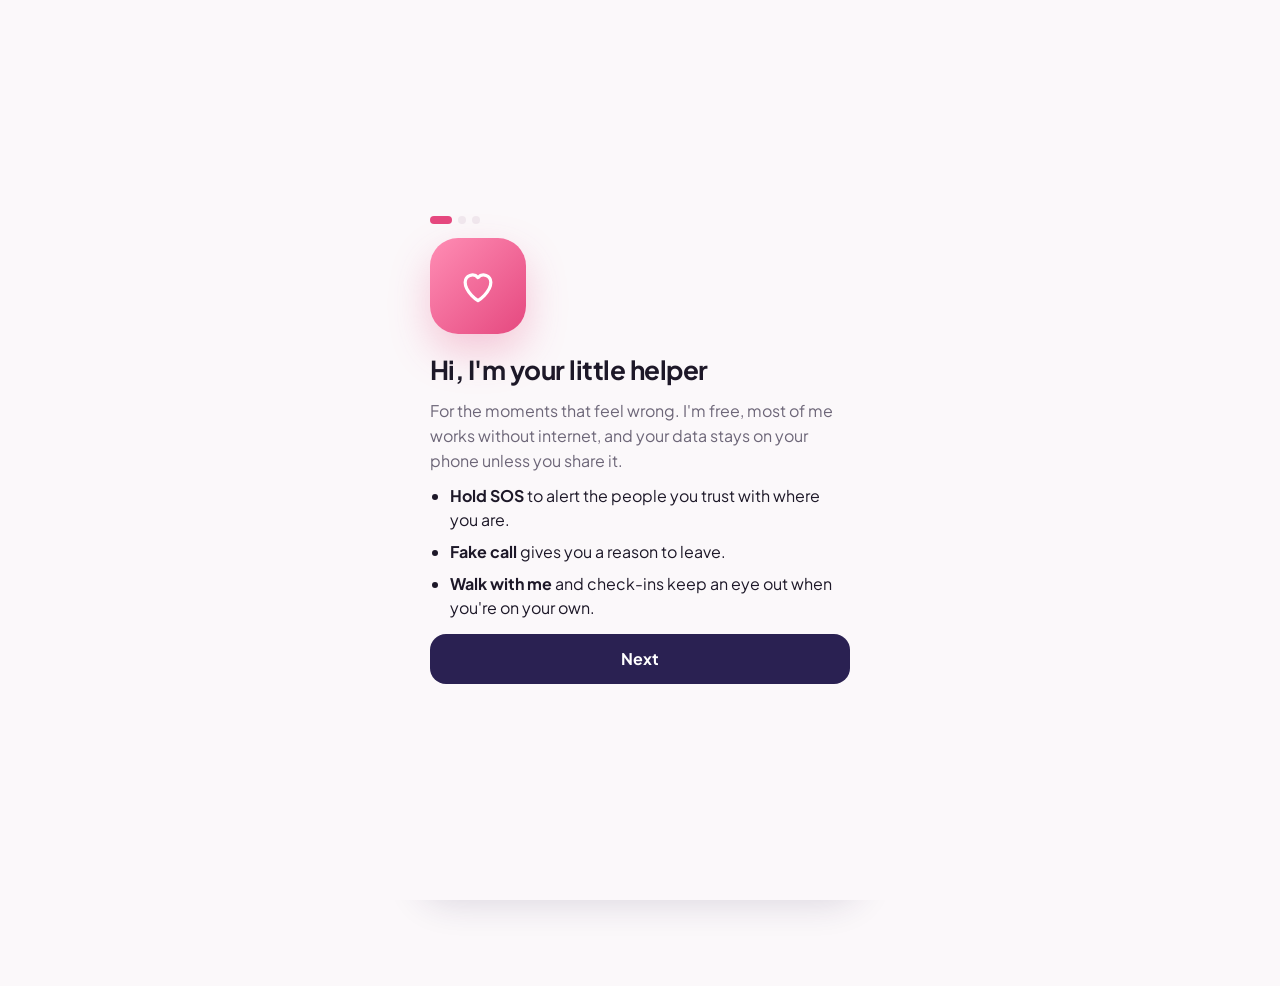
==== commit b9ec4758: "New app look (preview): tool grid on home, floating tab bar, Now/Circles on the circle tab, one shee" ====
--- a/app/index.html
+++ b/app/index.html
@@ -345,9 +345,131 @@
 .practice .step.show { opacity: 1; transform: none; }
 .practice .calm { font-size: 14px; color: var(--muted); text-align: center; line-height: 1.5; }
 @media (prefers-reduced-motion: reduce) { .practice .step { transition: none; } }
+
+/* ===== 2026-11 redesign: calmer home, tool grid, floating tab bar, Now/Circles, add sheet, grouped settings ===== */
+:root { --r: 22px; --tile: #fff; --soft-ring: rgba(229, 72, 127, .10); }
+@media (prefers-color-scheme: dark) { :root:not([data-theme="light"]) { --tile: #1f1b27; } }
+:root[data-theme="dark"] { --tile: #1f1b27; }
+body { background: radial-gradient(120% 60% at 50% -10%, var(--brand-soft), transparent 60%) var(--bg) no-repeat; }
+.top { background: transparent; -webkit-backdrop-filter: saturate(1.4) blur(14px); backdrop-filter: saturate(1.4) blur(14px); }
+.top-inner { justify-content: space-between; }
+.mark { width: 30px; height: 30px; display: block; filter: drop-shadow(0 4px 10px rgba(229, 72, 127, .28)); }
+.mark svg { width: 100%; height: 100%; display: block; }
+.exit { background: var(--surface); box-shadow: var(--shadow); color: var(--ink); }
+main { padding-bottom: calc(118px + env(safe-area-inset-bottom, 0px)); }
+.view { gap: 18px; }
+h1 { font-size: 30px; letter-spacing: -0.03em; }
+.section-title { margin: 0; padding: 0 2px; font-size: 13px; text-transform: none; }
+#homeCircle .section-title { display: block; margin-bottom: 10px; }
+#homeCircle > .card { margin-top: 0 !important; }
+.sec-head { display: flex; align-items: baseline; justify-content: space-between; margin-bottom: -8px; }
+.sec-head .edit-quick { margin: 0; padding: 2px 4px; text-decoration: none; color: var(--pink-ink); font-weight: 700; }
+
+/* home */
+.hello { text-align: left; padding: 2px 2px 0; }
+.hello b { font-size: 26px; letter-spacing: -0.03em; }
+.status { justify-content: flex-start; }
+.sos-wrap { padding: 8px 0 0; gap: 14px; background: radial-gradient(closest-side, var(--glow), transparent) center 56% / 360px 360px no-repeat; }
+.sos-wrap .status { order: 3; justify-content: center; }
+.sos-btn { width: 232px; height: 232px; max-width: 66vw; max-height: 66vw; box-shadow: 0 0 0 14px var(--soft-ring), 0 0 0 30px rgba(229, 72, 127, .05), 0 18px 40px rgba(229, 72, 127, .32); }
+@media (prefers-reduced-motion: no-preference) {
+  .sos-btn:not(.holding) { animation: breathe 4.5s ease-in-out infinite; }
+  @keyframes breathe { 50% { box-shadow: 0 0 0 18px var(--soft-ring), 0 0 0 38px rgba(229, 72, 127, .04), 0 18px 40px rgba(229, 72, 127, .32); } }
+}
+.hold-hint { font-size: 13.5px; font-weight: 650; color: var(--muted); }
+.actions3 { gap: 12px; }
+.act { padding: 16px 6px 13px; border-radius: 22px; font-size: 13.5px; gap: 10px; background: var(--tile); }
+.act .ic { width: 48px; height: 48px; border-radius: 16px; background: linear-gradient(135deg, #ff8db4, #e5487f); color: #fff; box-shadow: 0 6px 14px rgba(229, 72, 127, .28); }
+.tools { display: grid; grid-template-columns: repeat(4, minmax(0, 1fr)); gap: 14px 8px; background: var(--tile); border-radius: var(--r); padding: 18px 10px 14px; box-shadow: var(--shadow); }
+.tool { background: none; border: 0; padding: 0; display: flex; flex-direction: column; align-items: center; gap: 7px; font-size: 12px; font-weight: 650; color: var(--ink); cursor: pointer; text-align: center; line-height: 1.25; transition: transform .12s ease; }
+.tool .ic { width: 50px; height: 50px; border-radius: 17px; display: grid; place-items: center; background: var(--brand-soft); color: var(--pink-ink); }
+.tool:active { transform: scale(.94); }
+button.trust.link { justify-content: center; text-align: center; padding: 4px 0 0; align-items: center; font-size: 13px; gap: 6px; }
+button.trust.link svg { color: var(--muted); width: 16px; height: 16px; margin: 0; }
+
+/* floating tab bar */
+nav.tabs { left: 50%; right: auto; transform: translateX(-50%); bottom: calc(12px + env(safe-area-inset-bottom, 0px)); width: min(440px, calc(100% - 28px)); border-radius: 28px; padding: 0; background: color-mix(in srgb, var(--surface) 86%, transparent); -webkit-backdrop-filter: saturate(1.6) blur(18px); backdrop-filter: saturate(1.6) blur(18px); box-shadow: 0 0 0 1px var(--line), 0 14px 36px rgba(42, 33, 82, .16); }
+nav.tabs .in { padding: 6px; }
+nav.tabs button { padding: 6px 2px; border-radius: 22px; gap: 2px; font-size: 11px; transition: background .2s ease, color .2s ease; }
+nav.tabs button svg { padding: 0; width: 24px; height: 24px; background: none !important; }
+nav.tabs button[aria-current="page"] { background: var(--brand-soft); }
+nav.tabs .badge { top: 5px; }
+.toast { bottom: calc(96px + env(safe-area-inset-bottom, 0px)); }
+.nudge { bottom: calc(96px + env(safe-area-inset-bottom, 0px)); }
+
+/* feature pages */
+.back { width: 40px; height: 40px; justify-content: center; border-radius: 50%; background: var(--surface); box-shadow: var(--shadow); font-size: 0; gap: 0; color: var(--ink); padding: 0; margin-bottom: -6px; }
+.back svg { width: 20px; height: 20px; }
+.view > h1 + p.muted { font-size: 15px; margin-top: -10px; }
+.tip { display: flex; gap: 10px; align-items: flex-start; font-size: 13px; color: var(--muted); padding: 0 4px; line-height: 1.45; }
+.tip svg { width: 18px; height: 18px; flex: none; margin-top: 1px; color: var(--pink-ink); }
+.list .li { padding: 15px 16px; }
+
+/* circle tab */
+.page-head { display: flex; align-items: center; justify-content: space-between; gap: 12px; }
+.round-add { width: 44px; height: 44px; border-radius: 50%; border: 0; background: var(--brand); color: var(--brand-ink); display: grid; place-items: center; cursor: pointer; box-shadow: 0 8px 20px rgba(42, 33, 82, .25); }
+.round-add .i { width: 22px; height: 22px; stroke-width: 2.2; }
+.whole { border-radius: 26px; }
+.bubble.add { border-color: rgba(255, 255, 255, .5); background: rgba(255, 141, 180, .18); }
+.seg { display: grid; grid-template-columns: 1fr 1fr; gap: 4px; padding: 4px; border-radius: 16px; background: var(--surface-2); }
+.seg button { border: 0; background: none; padding: 10px; border-radius: 12px; font-weight: 700; font-size: 14px; color: var(--muted); cursor: pointer; transition: background .2s ease, color .2s ease, box-shadow .2s ease; }
+.seg button[aria-selected="true"] { background: var(--surface); color: var(--ink); box-shadow: var(--shadow); }
+.pane > div > .section-title, #liveWrap > .section-title { display: block; margin-bottom: 10px; }
+.pane > div > .card, #liveWrap > .card { margin-top: 0 !important; }
+.card.circ { gap: 10px; }
+.cc-head .ring { width: 26px; height: 26px; }
+.circ .person { padding: 8px 0; border-bottom: 0; }
+.circ .person-acts { border-bottom: 0; padding-bottom: 6px; align-items: center; }
+.circ-foot { align-items: center; border-top: 1px solid var(--line); padding-top: 12px; flex-wrap: nowrap; }
+.circ-foot > .btn { flex: 0 0 auto; }
+.circ-foot > .btn.primary { margin-left: auto; }
+.code-pill { font-family: var(--mono); font-size: 13px; letter-spacing: .12em; font-weight: 600; padding: 7px 10px; border-radius: 10px; background: var(--surface-2); color: var(--muted); user-select: all; white-space: nowrap; }
+
+/* bottom sheet */
+.sheet { position: fixed; inset: 0; z-index: 65; display: flex; flex-direction: column; justify-content: flex-end; }
+.sheet-bg { position: absolute; inset: 0; background: rgba(20, 14, 36, .42); animation: fadeIn .2s ease; }
+.sheet-card { position: relative; width: 100%; max-width: 520px; margin: 0 auto; background: var(--bg); border-radius: 28px 28px 0 0; padding: 10px max(18px, env(safe-area-inset-left, 0px)) calc(22px + env(safe-area-inset-bottom, 0px)); display: flex; flex-direction: column; gap: 16px; box-shadow: 0 -10px 40px rgba(20, 14, 36, .2); animation: sheetUp .32s cubic-bezier(.2, .9, .3, 1); max-height: 92vh; overflow-y: auto; }
+.grab { width: 40px; height: 5px; border-radius: 3px; background: var(--line); align-self: center; }
+.sheet-card h2 { font-size: 22px; }
+.pick3 { display: grid; grid-template-columns: repeat(3, minmax(0, 1fr)); gap: 10px; }
+.pick3 button { border: 2px solid transparent; background: var(--surface); box-shadow: var(--shadow); border-radius: 20px; padding: 14px 6px 12px; display: flex; flex-direction: column; align-items: center; gap: 8px; font-size: 13px; font-weight: 700; color: var(--ink); cursor: pointer; transition: border-color .15s ease, transform .12s ease; }
+.pick3 .ic { width: 42px; height: 42px; border-radius: 14px; display: grid; place-items: center; background: var(--brand-soft); color: var(--pink-ink); }
+.pick3 button[aria-selected="true"] { border-color: var(--pink); }
+.pick3 button[aria-selected="true"] .ic { background: linear-gradient(135deg, #ff8db4, #e5487f); color: #fff; }
+.pick3 button:active { transform: scale(.96); }
+.presets { display: flex; gap: 8px; flex-wrap: wrap; margin-top: -4px; }
+.presets button { border: 0; background: var(--surface); box-shadow: var(--shadow); border-radius: 999px; padding: 8px 14px; font-size: 14px; font-weight: 650; color: var(--ink); cursor: pointer; }
+.codein { font-family: var(--mono); letter-spacing: .2em; text-transform: uppercase; text-align: center; font-size: 20px !important; }
+@keyframes sheetUp { from { transform: translateY(100%); } }
+@keyframes fadeIn { from { opacity: 0; } }
+@media (prefers-reduced-motion: reduce) { .sheet-bg, .sheet-card { animation: none; } }
+
+/* You: one grouped list */
+.practice-row { display: flex; align-items: center; gap: 14px; width: 100%; padding: 16px; border: 0; border-radius: var(--r); background: linear-gradient(160deg, #35296b 0%, #1c1640 100%); color: #fff; text-align: left; cursor: pointer; box-shadow: 0 14px 32px rgba(42, 33, 82, .24); }
+.practice-row .ic { width: 44px; height: 44px; flex: none; }
+.practice-row .ic svg { width: 100%; height: 100%; display: block; }
+.practice-row .t { flex: 1; display: flex; flex-direction: column; }
+.practice-row .t span { font-size: 13px; color: rgba(255, 255, 255, .72); }
+.practice-row .chev { opacity: .7; }
+.set-group { background: var(--surface); border-radius: var(--r); box-shadow: var(--shadow); overflow: hidden; }
+details.set { background: none; box-shadow: none; border-radius: 0; padding: 0; border-bottom: 1px solid var(--line); }
+details.set:last-child { border-bottom: 0; }
+details.set > summary { list-style: none; display: flex; align-items: center; gap: 14px; padding: 13px 16px; margin: 0 !important; }
+details.set > summary::-webkit-details-marker { display: none; }
+details.set > summary b { flex: 1; font-weight: 650; font-size: 15px; }
+details.set > summary .ic { width: 36px; height: 36px; border-radius: 11px; display: grid; place-items: center; background: var(--brand-soft); color: var(--pink-ink); flex: none; }
+details.set > summary .ic .i { width: 19px; height: 19px; }
+details.set > summary .chev { width: 18px; height: 18px; color: var(--muted); opacity: .6; transition: transform .2s ease; }
+details.set[open] > summary .chev { transform: rotate(90deg); }
+.set-body { padding: 2px 16px 18px; }
+details.set.free > summary .ic { background: var(--pink); color: #fff; }
+
+/* help lines */
+[data-view="help"] details { box-shadow: var(--shadow); }
 </style>
 
 <svg width="0" height="0" style="position:absolute" aria-hidden="true">
+  <defs><linearGradient id="markG" x1="0" y1="0" x2="1" y2="1"><stop offset="0" stop-color="#ff8db4"/><stop offset="1" stop-color="#e5487f"/></linearGradient></defs>
   <symbol id="i-walk" viewBox="0 0 24 24"><circle cx="13" cy="4" r="2"/><path d="m9 20 3-6 3 3v4M6 12l2-4 4-1 3 4 3 1"/></symbol>
   <symbol id="i-timer" viewBox="0 0 24 24"><circle cx="12" cy="13" r="8"/><path d="M12 9v4l2.5 2M9 2h6"/></symbol>
   <symbol id="i-phone" viewBox="0 0 24 24"><path d="M5 4h4l2 5-2.5 1.5a11 11 0 0 0 5 5L15 13l5 2v4a2 2 0 0 1-2 2A16 16 0 0 1 3 6a2 2 0 0 1 2-2"/></symbol>
@@ -366,11 +488,16 @@
   <symbol id="i-people" viewBox="0 0 24 24"><circle cx="9" cy="8" r="3.5"/><path d="M2.5 20a6.5 6.5 0 0 1 13 0M16 4.5a3.5 3.5 0 0 1 0 7M18 14a6.5 6.5 0 0 1 4 6"/></symbol>
   <symbol id="i-help" viewBox="0 0 24 24"><circle cx="12" cy="12" r="9"/><path d="M9.5 9.5a2.5 2.5 0 1 1 3.5 2.3c-.6.3-1 .9-1 1.6V14M12 17.5v.01"/></symbol>
   <symbol id="i-me" viewBox="0 0 24 24"><circle cx="12" cy="8" r="4"/><path d="M4 21a8 8 0 0 1 16 0"/></symbol>
+  <symbol id="i-plus" viewBox="0 0 24 24"><path d="M12 5v14M5 12h14"/></symbol>
+  <symbol id="i-key" viewBox="0 0 24 24"><circle cx="8" cy="15" r="4"/><path d="m11 12 9-9M17 6l3 3M15 8l2 2"/></symbol>
+  <symbol id="i-ring" viewBox="0 0 24 24"><circle cx="12" cy="12" r="8"/><circle cx="12" cy="12" r="3"/></symbol>
+  <symbol id="i-info" viewBox="0 0 24 24"><circle cx="12" cy="12" r="9"/><path d="M12 11v5M12 8v.01"/></symbol>
   <symbol id="i-bell" viewBox="0 0 24 24"><path d="M6 16V11a6 6 0 0 1 12 0v5l2 2H4l2-2zM10 20a2 2 0 0 0 4 0"/></symbol>
 </svg>
 
 <header class="top">
   <div class="top-inner">
+    <span class="mark" aria-hidden="true"><svg viewBox="0 0 100 100"><circle cx="50" cy="50" r="50" fill="url(#markG)"/><path d="M60.26 21.81 A30 30 0 1 1 39.74 21.81" fill="none" stroke="#fff" stroke-width="9" stroke-linecap="round"/><circle cx="50" cy="50" r="17" fill="#2a2152"/></svg></span>
     <button class="exit" id="quickExit" type="button" aria-label="Quick exit: leave this app and open a weather page">Quick exit</button>
   </div>
 </header>
@@ -412,11 +539,9 @@
         </svg>
       </button>
       <p class="hold-hint" id="holdHint">Press and hold until the ring closes</p>
-      <p class="small muted" style="text-align:center;max-width:30ch">Alerts your circle with your live location. Nothing is sent if you let go early.</p>
     </div>
 
     <div class="actions3" id="homeQuick"></div>
-    <button class="edit-quick" type="button" data-action="quick-edit">Change these buttons</button>
     <div class="card tipcard" id="widgetTip" hidden>
       <div class="t"><b>Put Shecurity on your home screen</b><div class="small muted">Four emergency buttons without opening the app. Takes 20 seconds.</div></div>
       <div class="stack" style="gap:6px"><button class="btn sm primary" type="button" id="widgetTipGo" data-go="widget">Show me</button><button class="btn sm ghost" type="button" data-action="widget-tip-hide">Not now</button></div>
@@ -430,24 +555,24 @@
       </button>
     </div>
 
-    <span class="section-title">More tools</span>
-    <div class="list">
-      <button class="li" type="button" data-go="plan"><svg class="i"><use href="#i-plan"/></svg><span class="t"><b>Share my plans</b><span>Where you're going and who with, for a few hours</span></span><svg class="i chev"><use href="#i-chev"/></svg></button>
-      <button class="li" type="button" data-action="siren"><svg class="i"><use href="#i-siren"/></svg><span class="t"><b>Loud siren</b><span>Alarm sound and flashing screen</span></span><svg class="i chev"><use href="#i-chev"/></svg></button>
-      <button class="li" type="button" data-action="share-location"><svg class="i"><use href="#i-pin"/></svg><span class="t"><b>Send my location</b><span>Let your circle know where you are, no alarm</span></span><svg class="i chev"><use href="#i-chev"/></svg></button>
-      <button class="li" type="button" data-go="ride"><svg class="i"><use href="#i-car"/></svg><span class="t"><b>Ride check</b><span>Share the car and driver before you get in</span></span><svg class="i chev"><use href="#i-chev"/></svg></button>
-      <button class="li" type="button" data-go="date"><svg class="i"><use href="#i-heart"/></svg><span class="t"><b>Date safety</b><span>Tell a friend who you're meeting and where</span></span><svg class="i chev"><use href="#i-chev"/></svg></button>
-      <button class="li" type="button" data-go="record"><svg class="i"><use href="#i-mic"/></svg><span class="t"><b>Record</b><span>Audio you can send to someone right away</span></span><svg class="i chev"><use href="#i-chev"/></svg></button>
-      <button class="li" type="button" data-go="places"><svg class="i"><use href="#i-place"/></svg><span class="t"><b>Safe places nearby</b><span>Police, hospital, open pharmacy</span></span><svg class="i chev"><use href="#i-chev"/></svg></button>
+    <div class="sec-head"><span class="section-title">Tools</span><button class="edit-quick" type="button" data-action="quick-edit">Edit</button></div>
+    <div class="tools">
+      <button class="tool" type="button" data-go="plan"><span class="ic"><svg class="i"><use href="#i-plan"/></svg></span>My plans</button>
+      <button class="tool" type="button" data-action="share-location"><span class="ic"><svg class="i"><use href="#i-pin"/></svg></span>My location</button>
+      <button class="tool" type="button" data-action="siren"><span class="ic"><svg class="i"><use href="#i-siren"/></svg></span>Siren</button>
+      <button class="tool" type="button" data-go="fakecall"><span class="ic"><svg class="i"><use href="#i-phone"/></svg></span>Fake call</button>
+      <button class="tool" type="button" data-go="ride"><span class="ic"><svg class="i"><use href="#i-car"/></svg></span>Ride</button>
+      <button class="tool" type="button" data-go="date"><span class="ic"><svg class="i"><use href="#i-heart"/></svg></span>Date</button>
+      <button class="tool" type="button" data-go="record"><span class="ic"><svg class="i"><use href="#i-mic"/></svg></span>Record</button>
+      <button class="tool" type="button" data-go="places"><span class="ic"><svg class="i"><use href="#i-place"/></svg></span>Safe places</button>
     </div>
 
-    <p class="trust"><svg class="i"><use href="#i-lock"/></svg><span>Free forever, no ads. Only people you invite can see you, and your location is shared only when you choose.</span></p>
-    <button class="trust link" type="button" data-action="free-info"><svg class="i"><use href="#i-heart"/></svg><span>Safety is always free.<b class="no-ios"> Support future upgrades</b></span></button>
+    <button class="trust link" type="button" data-action="free-info"><svg class="i"><use href="#i-lock"/></svg><span>Safety is always free.<b class="no-ios"> Support future upgrades</b></span></button>
   </section>
 
   <!-- CIRCLE -->
   <section class="view" data-view="circle" hidden>
-    <h1>Your circle</h1>
+    <div class="page-head"><h1>Your circle</h1><button class="round-add" type="button" id="addOpen" data-action="add-open" aria-label="Add people" hidden><svg class="i"><use href="#i-plus"/></svg></button></div>
 
     <div class="card brand" id="netJoin" hidden>
       <h2>Build your safety network</h2>
@@ -483,6 +608,12 @@
         <button class="btn primary block" type="button" id="pushBtn" data-action="push-on">Turn on alerts</button>
       </div>
 
+      <div class="seg" role="tablist" aria-label="Circle">
+        <button type="button" role="tab" data-seg="now" aria-selected="true">Now</button>
+        <button type="button" role="tab" data-seg="people" aria-selected="false">Circles</button>
+      </div>
+
+      <div class="pane view" data-pane="now">
       <div>
         <span class="section-title">What everyone's up to</span>
         <div class="card" style="margin-top:16px">
@@ -502,21 +633,11 @@
         <div class="card" id="feed" style="margin-top:16px"></div>
       </div>
 
-      <div id="circleList" class="view"></div>
-
-      <div class="card" id="addPeople">
-        <h2>Add people</h2>
-        <div class="aud-f" id="invAudWrap"><span>Add them to</span><div class="aud" data-aud="invite"></div></div>
-        <p class="small muted" id="invHint">They'll be in your whole circle, so they get alerts you send to everyone.</p>
-        <button class="btn primary" type="button" data-action="invite-to">Send an invite</button>
-        <div class="stack" style="border-top:1px solid var(--line);padding-top:14px">
-          <label class="f">New small circle<span class="hint">Like Family, Best friends or Flatmates. Everyone in it is part of your whole circle too.</span><input type="text" id="ccName" placeholder="Family, Best friends, Flatmates" maxlength="40"></label>
-          <button class="btn" type="button" data-action="circle-create">Create and invite</button>
-        </div>
-        <div class="stack" style="border-top:1px solid var(--line);padding-top:14px">
-          <label class="f">Got an invite code?<input type="text" id="jcCode" placeholder="8 letters" maxlength="12" autocapitalize="characters" autocomplete="off"></label>
-          <button class="btn" type="button" data-action="circle-join">Join circle</button>
-        </div>
+      </div>
+
+      <div class="pane view" data-pane="people" hidden>
+        <div id="circleList" class="view"></div>
+        <button class="btn primary block" type="button" data-action="add-open">Add people</button>
       </div>
     </div>
   </section>
@@ -525,7 +646,7 @@
   <section class="view" data-view="plan" hidden>
     <button class="back" type="button" data-go="circle"><svg class="i"><use href="#i-back"/></svg>Back</button>
     <h1>Share my plans</h1>
-    <p class="muted">Let your circle know where you're going and who you're with. It shows on their app until the time you pick, then disappears.</p>
+    <p class="muted">Where you're going and who with, for a few hours</p>
     <div class="card brand" id="planJoin" hidden>
       <h2>Join the network first</h2>
       <p class="small">Plans are shared with your circle, so you need a circle first. It takes a minute and needs no email.</p>
@@ -543,7 +664,6 @@
       <label class="check"><input type="checkbox" id="plLoc"> Add where I am now</label>
       <button class="btn primary block" type="button" data-action="plan-post" id="plPost">Share with my circle</button>
     </div>
-    <p class="small muted">Only people in your circles can see your plans. Want them to follow you live? Use Walk with me or Check-in.</p>
   </section>
 
   <!-- WALK -->
@@ -559,7 +679,7 @@
       <div class="aud-f" hidden><span>Who follows along</span><div class="aud" data-aud="walk"></div></div>
       <button class="btn primary block" type="button" data-action="walk-start">Start walking</button>
     </div>
-    <p class="small muted">Keep Shecurity open while you walk. The screen stays on so your location keeps updating.</p>
+    <p class="tip"><svg class="i"><use href="#i-info"/></svg><span>Keep Shecurity open while you walk. The screen stays on so your location keeps updating.</span></p>
   </section>
 
   <!-- TIMER -->
@@ -576,7 +696,7 @@
       <label class="check"><input type="checkbox" id="tmTell" checked> Let my circle know I started</label>
       <button class="btn primary block" type="button" data-action="timer-start">Start check-in</button>
     </div>
-    <p class="small muted">Keep Shecurity open. A locked or dead phone can't raise the alarm, so tell someone your plan too.</p>
+    <p class="tip"><svg class="i"><use href="#i-info"/></svg><span>Keep Shecurity open. A locked or dead phone can't raise the alarm, so tell someone your plan too.</span></p>
   </section>
 
   <!-- WIDGET GUIDE -->
@@ -600,7 +720,7 @@
   <section class="view" data-view="fakecall" hidden>
     <button class="back" type="button" data-go="home"><svg class="i"><use href="#i-back"/></svg>Back</button>
     <h1>Fake call</h1>
-    <p class="muted">Your phone rings with a realistic call. Answer it and a voice talks to you, so you have a reason to leave.</p>
+    <p class="muted">Your phone rings</p>
     <div class="card stack">
       <label class="f">Caller name<input type="text" id="fcName" value="Mom" maxlength="30"></label>
       <label class="f">What they say
@@ -612,14 +732,14 @@
       <label class="check" id="fcListenRow"><input type="checkbox" id="fcListen" checked> The caller hears you and answers (uses the microphone, nothing is recorded)</label>
       <button class="btn primary block" type="button" data-action="fakecall-start">Schedule call</button>
     </div>
-    <p class="small muted">Keep Shecurity open. When you answer, hold the phone to your ear: the voice is quiet, like a real call.</p>
+    <p class="tip"><svg class="i"><use href="#i-info"/></svg><span>Keep Shecurity open. When you answer, hold the phone to your ear: the voice is quiet, like a real call.</span></p>
   </section>
 
   <!-- RIDE -->
   <section class="view" data-view="ride" hidden>
     <button class="back" type="button" data-go="home"><svg class="i"><use href="#i-back"/></svg>Back</button>
     <h1>Ride check</h1>
-    <p class="muted">Before you get in, share the car and driver with your circle. Your location is shared for the trip.</p>
+    <p class="muted">Share the car and driver before you get in</p>
     <div class="card stack">
       <label class="f">Service<input type="text" id="rdService" placeholder="Uber, Bolt, taxi" maxlength="40"></label>
       <label class="f">Car<input type="text" id="rdCar" placeholder="Grey Toyota Corolla" maxlength="60"></label>
@@ -634,7 +754,7 @@
   <section class="view" data-view="date" hidden>
     <button class="back" type="button" data-go="home"><svg class="i"><use href="#i-back"/></svg>Back</button>
     <h1>Date safety</h1>
-    <p class="muted">Meeting someone new? Tell your circle who and where, and set a time to check in.</p>
+    <p class="muted">Tell a friend who you're meeting and where</p>
     <div class="card stack">
       <label class="f">Their name<input type="text" id="dtName" maxlength="40"></label>
       <label class="f">Their phone or profile link<input type="text" id="dtProfile" maxlength="120"></label>
@@ -651,7 +771,7 @@
   <section class="view" data-view="record" hidden>
     <button class="back" type="button" data-go="home"><svg class="i"><use href="#i-back"/></svg>Back</button>
     <h1>Record</h1>
-    <p class="muted">Record audio, then send it straight to someone you trust, so it's safe even if your phone is taken.</p>
+    <p class="muted">Audio you can send to someone right away</p>
     <div class="card stack">
       <div class="timer-big" id="recTime">00:00</div>
       <button class="btn primary block" type="button" id="recBtn" data-action="record-toggle">Start recording</button>
@@ -660,14 +780,14 @@
         <a class="btn" id="recSave" download="shecurity-recording.webm" href="#">Save to phone</a>
       </div>
     </div>
-    <p class="small muted">Recording laws differ by place. In some US states and countries everyone in a conversation must agree to be recorded.</p>
+    <p class="tip"><svg class="i"><use href="#i-info"/></svg><span>Recording laws differ by place. In some US states and countries everyone in a conversation must agree to be recorded.</span></p>
   </section>
 
   <!-- PLACES -->
   <section class="view" data-view="places" hidden>
     <button class="back" type="button" data-go="home"><svg class="i"><use href="#i-back"/></svg>Back</button>
     <h1>Safe places nearby</h1>
-    <p class="muted">Opens your maps app with the nearest places. Busy, well-lit places with staff are best for waiting.</p>
+    <p class="muted">Police, hospital, open pharmacy</p>
     <div class="list">
       <a class="li" target="_blank" rel="noopener" href="https://www.google.com/maps/search/police+station+near+me"><svg class="i"><use href="#i-place"/></svg><span class="t"><b>Police station</b></span><svg class="i chev"><use href="#i-chev"/></svg></a>
       <a class="li" target="_blank" rel="noopener" href="https://www.google.com/maps/search/hospital+emergency+near+me"><svg class="i"><use href="#i-place"/></svg><span class="t"><b>Hospital</b></span><svg class="i chev"><use href="#i-chev"/></svg></a>
@@ -702,26 +822,26 @@
   <!-- ME -->
   <section class="view" data-view="me" hidden>
     <h1>You</h1>
-    <div class="card stack">
-      <h2>Language and country</h2>
-      <label class="f">Language<select id="stLang"></select></label>
-      <label class="f">Country, for emergency numbers<span class="hint" id="stCountryHint"></span><select id="stCountry"></select></label>
-    </div>
-    <div class="card">
-      <div class="row" style="align-items:center;gap:12px;flex-wrap:nowrap">
-        <span class="avatar" style="background:var(--brand-soft);color:var(--pink-ink)"><svg class="i"><use href="#i-bell"/></svg></span>
-        <div style="flex:1;min-width:0"><b>Practice SOS</b><p class="small muted">Try the SOS button safely. Nothing is sent.</p></div>
-      </div>
-      <button class="btn block" type="button" data-action="practice-sos">Practice now</button>
-    </div>
-    <div class="card stack" id="meProfile" hidden>
-      <h2>Your profile</h2>
+    <button class="practice-row" type="button" data-action="practice-sos"><span class="ic"><svg viewBox="0 0 100 100" aria-hidden="true"><circle cx="50" cy="50" r="50" fill="url(#markG)"/><path d="M60.26 21.81 A30 30 0 1 1 39.74 21.81" fill="none" stroke="#fff" stroke-width="9" stroke-linecap="round"/><circle cx="50" cy="50" r="17" fill="#2a2152"/></svg></span><span class="t"><b>Practice SOS</b><span>Try the SOS button safely. Nothing is sent.</span></span><svg class="i chev"><use href="#i-chev"/></svg></button>
+    <div class="set-group">
+    <details class="set" id="meProfile" hidden>
+      <summary><span class="ic"><svg class="i"><use href="#i-me"/></svg></span><b>Your profile</b><svg class="i chev"><use href="#i-chev"/></svg></summary>
+      <div class="set-body stack">
       <label class="f">First name<input type="text" id="mpName" maxlength="40"></label>
       <label class="f">Mobile number<span class="hint">Visible only to your circle.</span><input type="tel" id="mpPhone" maxlength="24"></label>
       <button class="btn" type="button" data-action="profile-save">Save profile</button>
-    </div>
-    <div class="card">
-      <h2>Text message backup</h2>
+      </div>
+    </details>
+    <details class="set">
+      <summary><span class="ic"><svg class="i"><use href="#i-help"/></svg></span><b>Language and country</b><svg class="i chev"><use href="#i-chev"/></svg></summary>
+      <div class="set-body stack">
+      <label class="f">Language<select id="stLang"></select></label>
+      <label class="f">Country, for emergency numbers<span class="hint" id="stCountryHint"></span><select id="stCountry"></select></label>
+      </div>
+    </details>
+    <details class="set">
+      <summary><span class="ic"><svg class="i"><use href="#i-phone"/></svg></span><b>Text message backup</b><svg class="i chev"><use href="#i-chev"/></svg></summary>
+      <div class="set-body stack">
       <p class="small muted">For people who don't have Shecurity, or when there's no internet. They get your SOS as a normal text.</p>
       <div id="contactList"></div>
       <div class="stack">
@@ -729,9 +849,11 @@
         <label class="f">Mobile number with country code<input type="tel" id="ctPhone" placeholder="+1 555 123 4567" maxlength="24" autocomplete="off"></label>
         <button class="btn" type="button" data-action="contact-add">Add backup contact</button>
       </div>
-    </div>
-    <div class="card stack" id="quickCard">
-      <h2>Your quick buttons</h2>
+      </div>
+    </details>
+    <details class="set" id="quickCard">
+      <summary><span class="ic"><svg class="i"><use href="#i-home"/></svg></span><b>Your quick buttons</b><svg class="i chev"><use href="#i-chev"/></svg></summary>
+      <div class="set-body stack">
       <p class="small muted">Pick what's one tap away. Choose what you'd reach for in a hurry.</p>
       <b class="small">Under the SOS button</b>
       <div class="stack" id="qHome"></div>
@@ -743,23 +865,32 @@
       <button class="btn sm" type="button" id="widgetAdd" data-action="widget-add" hidden style="align-self:flex-start">Add the widget to my home screen</button>
       <button class="btn sm" type="button" id="watchLink" data-action="watch-link" hidden style="align-self:flex-start">Send to my widget and watch</button>
       <button class="btn sm" type="button" data-action="quick-reset" style="align-self:flex-start">Back to the standard buttons</button>
-    </div>
-    <div class="card stack">
-      <h2>SOS settings</h2>
+      </div>
+    </details>
+    <details class="set">
+      <summary><span class="ic"><svg class="i"><use href="#i-bell"/></svg></span><b>SOS settings</b><svg class="i chev"><use href="#i-chev"/></svg></summary>
+      <div class="set-body stack">
       <label class="f">Your SOS message<textarea id="stTemplate" maxlength="300"></textarea></label>
       <label class="check"><input type="checkbox" id="stSiren"> Sound the siren when I press SOS</label>
       <button class="btn" type="button" data-action="settings-save">Save settings</button>
+      </div>
+    </details>
     </div>
-    <div class="card brand stack free" id="freeCard">
-      <div class="row" style="gap:10px;align-items:center"><span class="heart"><svg class="i"><use href="#i-heart"/></svg></span><h2>Free forever</h2></div>
-      <p class="small">Every safety feature in Shecurity is free and always will be: SOS, your circle, live location, check-ins, fake call and siren. No ads, ever, because nothing should get in the way in an emergency.</p>
+    <div class="set-group">
+    <details class="set free" id="freeCard">
+      <summary><span class="ic"><svg class="i"><use href="#i-heart"/></svg></span><b>Free forever</b><svg class="i chev"><use href="#i-chev"/></svg></summary>
+      <div class="set-body stack">
+
+            <p class="small">Every safety feature in Shecurity is free and always will be: SOS, your circle, live location, check-ins, fake call and siren. No ads, ever, because nothing should get in the way in an emergency.</p>
       <p class="small no-ios">Shecurity is a profit-free project: nobody earns money from it. If you'd like to help pay for future upgrades, you can give any amount you like. Every bit goes into making Shecurity better.</p>
       <a class="btn primary no-ios" target="_blank" rel="noopener" href="https://getshecurity.com/#support">Support future upgrades</a>
       <a class="btn no-ios" target="_blank" rel="noopener" href="https://getshecurity.com/plans/">See what we're building next</a>
       <p class="small muted no-ios" style="margin:0">Donating is completely optional and changes nothing in the app.</p>
-    </div>
-    <div class="card brand stack no-ios">
-      <div class="row" style="justify-content:space-between;align-items:center"><h2>Shecurity Plus</h2><span class="tag">Coming later</span></div>
+      </div>
+    </details>
+    <details class="set no-ios">
+      <summary><span class="ic"><svg class="i"><use href="#i-plan"/></svg></span><b>Shecurity Plus</b><span class="tag">Coming later</span><svg class="i chev"><use href="#i-chev"/></svg></summary>
+      <div class="set-body stack">
       <p class="small">Optional extras for people who want more, about $2.99 a month. They help keep the free app running.</p>
       <ul class="small" style="margin:0;padding-left:1.1em;display:flex;flex-direction:column;gap:6px">
         <li>Automatic texts to people who don't have Shecurity</li>
@@ -768,9 +899,11 @@
         <li>A friendly AI voice that keeps you company on the walk home</li>
       </ul>
       <button class="btn primary" type="button" id="plusBtn" data-action="plus-interest">Tell me when Plus launches</button>
-    </div>
-    <div class="card stack">
-      <h2>Privacy</h2>
+      </div>
+    </details>
+    <details class="set">
+      <summary><span class="ic"><svg class="i"><use href="#i-lock"/></svg></span><b>Privacy</b><svg class="i chev"><use href="#i-chev"/></svg></summary>
+      <div class="set-body stack">
       <ul class="small" style="margin:0;padding-left:1.1em;display:flex;flex-direction:column;gap:6px">
         <li>Only people in your circles can see your name, alerts and location.</li>
         <li>Your location is shared only during an SOS, a walk, a ride or a missed check-in, and stops automatically.</li>
@@ -780,6 +913,8 @@
       <div id="blockedBox" class="stack" hidden><b class="small">Blocked people</b><div id="blockedList"></div></div>
       <a class="btn" href="mailto:hello@getshecurity.com?subject=Shecurity%20help">Contact us</a>
       <button class="btn" type="button" data-action="wipe">Delete my account and data</button>
+      </div>
+    </details>
     </div>
   </section>
 </main>
@@ -792,6 +927,34 @@
     <button type="button" data-go="me"><svg class="i"><use href="#i-me"/></svg>You</button>
   </div>
 </nav>
+
+<!-- ADD PEOPLE / NEW CIRCLE / JOIN: one bottom sheet -->
+<div class="sheet" id="addSheet" hidden role="dialog" aria-modal="true" aria-labelledby="addTitle">
+  <div class="sheet-bg" data-action="add-close"></div>
+  <div class="sheet-card" id="addPeople">
+    <span class="grab" aria-hidden="true"></span>
+    <h2 id="addTitle">Add people</h2>
+    <div class="pick3" role="tablist">
+      <button type="button" role="tab" data-addpane="invite" aria-selected="true"><span class="ic"><svg class="i"><use href="#i-people"/></svg></span>Invite people</button>
+      <button type="button" role="tab" data-addpane="new" aria-selected="false"><span class="ic"><svg class="i"><use href="#i-ring"/></svg></span>New circle</button>
+      <button type="button" role="tab" data-addpane="join" aria-selected="false"><span class="ic"><svg class="i"><use href="#i-key"/></svg></span>Join circle</button>
+    </div>
+    <div class="stack" data-apane="invite">
+      <div class="aud-f" id="invAudWrap"><span>Add them to</span><div class="aud" data-aud="invite"></div></div>
+      <p class="small muted" id="invHint">They'll be in your whole circle, so they get alerts you send to everyone.</p>
+      <button class="btn primary block" type="button" data-action="invite-to">Send an invite</button>
+    </div>
+    <div class="stack" data-apane="new" hidden>
+      <label class="f">New small circle<input type="text" id="ccName" placeholder="Family, Best friends, Flatmates" maxlength="40"></label>
+      <div class="presets"><button type="button" data-preset>Family</button><button type="button" data-preset>Best friends</button><button type="button" data-preset>Flatmates</button></div>
+      <button class="btn primary block" type="button" data-action="circle-create">Create and invite</button>
+    </div>
+    <div class="stack" data-apane="join" hidden>
+      <label class="f">Got an invite code?<input type="text" id="jcCode" class="codein" placeholder="8 letters" maxlength="12" autocapitalize="characters" autocomplete="off"></label>
+      <button class="btn primary block" type="button" data-action="circle-join">Join circle</button>
+    </div>
+  </div>
+</div>
 
 <!-- SOS COUNTDOWN (from the home-screen shortcut) -->
 <div class="overlay" id="sosCountdown" hidden role="alertdialog" aria-modal="true" aria-labelledby="cdTitle">
@@ -1180,7 +1343,7 @@
     var n = $("ccName").value.trim(); if (!n) { toast(T("Give your circle a name.")); return; }
     if (PREVIEW) { toast(T("Works in the live app.")); return; }
     net.sb.rpc("create_circle", { p_name: n }).then(function (r) {
-      if (r.error) throw r.error; $("ccName").value = "";
+      if (r.error) throw r.error; $("ccName").value = ""; closeAdd();
       return loadCircles().then(function () { renderNet(); invite(r.data); });
     }).catch(function (e) { toast(e.message || T("Couldn't create the circle.")); });
   }
@@ -1189,7 +1352,7 @@
     if (code.length < 6) { toast(T("Enter the 8-letter code.")); return Promise.resolve(); }
     if (PREVIEW) { toast(T("Works in the live app.")); return Promise.resolve(); }
     return net.sb.rpc("join_circle", { p_code: code }).then(function (r) {
-      if (r.error) throw r.error; $("jcCode").value = "";
+      if (r.error) throw r.error; $("jcCode").value = ""; closeAdd();
       toast(T("You joined {circle}", { circle: r.data.name }));
       return loadCircles().then(function () { return Promise.all([loadFeed(), loadLive(), loadPlans()]); }).then(renderNet);
     }).catch(function (e) { toast(e.message || T("Couldn't join.")); });
@@ -1199,7 +1362,7 @@
     if (PREVIEW) { toast(T("Works in the live app.")); return; }
     var c = state.inviteTo && circleById(state.inviteTo);
     if (c && c.invite_code) { invite(c); return; }
-    if (!groupsOn()) { var any = net.circles.filter(function (x) { return x.invite_code; })[0]; if (any) invite(any); else { $("ccName").focus(); toast(T("Give your circle a name.")); } return; }
+    if (!groupsOn()) { var any = net.circles.filter(function (x) { return x.invite_code; })[0]; if (any) invite(any); else { openAdd("new"); toast(T("Give your circle a name.")); } return; }
     var m = myMain(); if (m) { invite(m); return; }
     net.sb.rpc("main_circle", { p_name: T("{name}'s circle", { name: (net.profile && net.profile.display_name) || T("My") }) }).then(function (r) {
       if (r.error) throw r.error;
@@ -1367,6 +1530,7 @@
     if (tag === "button") b.addEventListener("click", function () {
       if (me && !plan) { go("plan"); return; }
       var r = $("plan-" + id);
+      if (r && r.closest("[data-pane]")) setSeg("now");
       if (r) { r.scrollIntoView({ behavior: "smooth", block: "center" }); r.classList.remove("flash"); void r.offsetWidth; r.classList.add("flash"); }
       else toast(live ? T("{name} is sharing her live location below.", { name: nameOf(id) }) : T("{name} hasn't shared any plans right now.", { name: nameOf(id) }));
     });
@@ -1509,6 +1673,7 @@
     $("netJoin").hidden = joined || !!net.error && !PREVIEW;
     $("netOffline").hidden = !(net.error && !joined && !PREVIEW);
     $("netArea").hidden = !joined;
+    $("addOpen").hidden = !joined;
     $("meProfile").hidden = !joined;
     if (joined) { $("mpName").value = net.profile.display_name; $("mpPhone").value = net.profile.phone || ""; }
 
@@ -1595,15 +1760,14 @@
         if (isMain && m === net.me) return;
         var p = net.people[m] || {}; var row = el("div", "person");
         row.appendChild(el("span", "avatar", initial(p.display_name)));
-        var t = el("div", "t"); t.appendChild(el("b", null, m === net.me ? (p.display_name || T("You")) + " (" + T("you") + ")" : (p.display_name || T("Someone")))); t.appendChild(el("span", null, m === c.owner_id ? T("Created this circle") : T("Member"))); row.appendChild(t);
+        var t = el("div", "t"); t.appendChild(el("b", null, m === net.me ? (p.display_name || T("You")) + " (" + T("you") + ")" : (p.display_name || T("Someone")))); if (m === c.owner_id) t.appendChild(el("span", null, T("Created this circle"))); row.appendChild(t);
         // she can also put someone from her circle into one of her other small circles
-        var can = m !== net.me && groupsOn() && others.filter(function (x) { return x.members.indexOf(m) < 0; });
+        var sel = null, can = m !== net.me && groupsOn() && others.filter(function (x) { return x.members.indexOf(m) < 0; });
         if (can && can.length) {
-          var sel = el("select", "addto"); sel.setAttribute("aria-label", T("Add {name} to another circle", { name: p.display_name || T("Someone") }));
+          sel = el("select", "addto"); sel.setAttribute("aria-label", T("Add {name} to another circle", { name: p.display_name || T("Someone") }));
           var o0 = el("option", null, T("Add to…")); o0.value = ""; sel.appendChild(o0);
           can.forEach(function (x) { var o = el("option", null, x.is_main ? T("Everyone") : x.name); o.value = x.id; sel.appendChild(o); });
           sel.addEventListener("change", function () { var x = circleById(sel.value); if (x) addTo(m, x); });
-          row.appendChild(sel);
         }
         if (m !== net.me && p.phone) { var a = el("a", "btn sm", T("Call")); a.href = "tel:" + p.phone.replace(/[^\d+]/g, ""); row.appendChild(a); }
         list.appendChild(row);
@@ -1611,6 +1775,7 @@
           // remove (her own circles), block and report, for everyone in a circle
           var mo = el("button", "more", "\u22EF"); mo.type = "button"; mo.setAttribute("aria-label", T("Options for {name}", { name: p.display_name || T("Someone") }));
           var acts = el("div", "person-acts"); acts.hidden = true;
+          if (sel) acts.appendChild(sel);
           mo.setAttribute("aria-expanded", "false");
           mo.addEventListener("click", function () { acts.hidden = !acts.hidden; mo.setAttribute("aria-expanded", acts.hidden ? "false" : "true"); });
           if (c.owner_id === net.me) { var rm = el("button", "btn sm", T("Remove from circle")); rm.type = "button"; rm.addEventListener("click", function () { removeMember(c, m); }); acts.appendChild(rm); }
@@ -1620,13 +1785,10 @@
         }
       });
       card.appendChild(list);
-      if (c.invite_code && !isMain) {
-        card.appendChild(el("p", "small muted", T("Invite code")));
-        card.appendChild(el("div", "code", c.invite_code));
-      }
-      var r = el("div", "row");
-      var inv = el("button", "btn primary", T("Invite people")); inv.type = "button"; inv.addEventListener("click", function () { invite(c); }); r.appendChild(inv);
-      var lv = el("button", "btn", c.owner_id === net.me ? T("Delete circle") : T("Leave")); lv.type = "button";
+      var r = el("div", "row circ-foot");
+      if (c.invite_code && !isMain) { var cp = el("span", "code-pill", c.invite_code); cp.title = T("Invite code"); r.appendChild(cp); }
+      var inv = el("button", "btn primary sm", T("Invite people")); inv.type = "button"; inv.addEventListener("click", function () { invite(c); }); r.appendChild(inv);
+      var lv = el("button", "btn ghost sm", c.owner_id === net.me ? T("Delete circle") : T("Leave")); lv.type = "button";
       lv.addEventListener("click", function () { if (lv.getAttribute("data-armed") !== "1") { lv.setAttribute("data-armed", "1"); lv.textContent = T("Tap again to confirm"); return; } leaveCircle(c); });
       r.appendChild(lv); card.appendChild(r);
       cl.appendChild(card);
@@ -1645,11 +1807,11 @@
       var x = el("button", "bubble"); x.type = "button";
       var d = el("span", "dotc", String(Math.max(0, c.members.length - 1))); d.style.setProperty("--cc", circleColor(c));
       x.appendChild(d); x.appendChild(document.createTextNode(c.name));
-      x.addEventListener("click", function () { var card = $("circ-" + c.id); if (card) { card.scrollIntoView({ behavior: "smooth", block: "center" }); card.classList.remove("flash"); void card.offsetWidth; card.classList.add("flash"); } });
+      x.addEventListener("click", function () { setSeg("people"); var card = $("circ-" + c.id); if (card) { card.scrollIntoView({ behavior: "smooth", block: "center" }); card.classList.remove("flash"); void card.offsetWidth; card.classList.add("flash"); } });
       b.appendChild(x);
     });
     var add = el("button", "bubble add", "+ " + T("New circle")); add.type = "button";
-    add.addEventListener("click", function () { var i = $("ccName"); i.scrollIntoView({ behavior: "smooth", block: "center" }); setTimeout(function () { i.focus(); }, 350); });
+    add.addEventListener("click", function () { openAdd("new"); });
     b.appendChild(add);
   }
   function responseRow(a) {
@@ -1707,6 +1869,7 @@
   // ---------- navigation ----------
   var TABS = { home: "home", circle: "circle", help: "help", me: "me", plan: "circle", widget: "home" };
   function go(view) {
+    var sh = document.getElementById("addSheet"); if (sh) sh.hidden = true;
     document.querySelectorAll(".view[data-view]").forEach(function (v) { v.hidden = v.getAttribute("data-view") !== view; });
     var tab = TABS[view] || "home";
     document.querySelectorAll("nav.tabs button").forEach(function (b) { if (b.getAttribute("data-go") === tab) b.setAttribute("aria-current", "page"); else b.removeAttribute("aria-current"); });
@@ -2414,6 +2577,23 @@
     }); else done();
   }
 
+  // ---------- circle tab: Now / Circles, and the add sheet ----------
+  function setSeg(k) {
+    document.querySelectorAll("[data-seg]").forEach(function (b) { b.setAttribute("aria-selected", b.getAttribute("data-seg") === k ? "true" : "false"); });
+    document.querySelectorAll("[data-pane]").forEach(function (p) { p.hidden = p.getAttribute("data-pane") !== k; });
+  }
+  function addPane(k) {
+    document.querySelectorAll("[data-addpane]").forEach(function (b) { b.setAttribute("aria-selected", b.getAttribute("data-addpane") === k ? "true" : "false"); });
+    document.querySelectorAll("[data-apane]").forEach(function (p) { p.hidden = p.getAttribute("data-apane") !== k; });
+  }
+  function openAdd(k) { addPane(k || "invite"); $("addSheet").hidden = false; if (k === "new") setTimeout(function () { $("ccName").focus(); }, 250); }
+  function closeAdd() { $("addSheet").hidden = true; }
+  document.addEventListener("click", function (e) {
+    var sg = e.target.closest("[data-seg]"); if (sg) { setSeg(sg.getAttribute("data-seg")); return; }
+    var ap = e.target.closest("[data-addpane]"); if (ap) { addPane(ap.getAttribute("data-addpane")); return; }
+    var pr = e.target.closest("[data-preset]"); if (pr) { $("ccName").value = pr.textContent; $("ccName").focus(); }
+  });
+
   // ---------- events ----------
   document.addEventListener("click", function (e) {
     var g = e.target.closest("[data-go]"); if (g) { go(g.getAttribute("data-go")); return; }
@@ -2429,6 +2609,8 @@
       case "call-decline": case "call-end": endCall(); break;
       case "sos-widen": widenSos(); break;
       case "invite-to": inviteTo(); break;
+      case "add-open": openAdd(a.getAttribute("data-pane")); break;
+      case "add-close": closeAdd(); break;
       case "practice-sos": openPractice(); break;
       case "timer-start": startTimer({ minutes: parseInt($("tmMinutes").value, 10), note: v("tmNote"), tell: $("tmTell").checked, to: audOf("timer") }); break;
       case "walk-start":
@@ -2465,7 +2647,7 @@
       case "nudge-go": closeNudge(true); break;
       case "nudge-later": closeNudge(false); break;
       case "nudge-never": closeNudge(true); break;
-      case "free-info": go("me"); setTimeout(function () { $("freeCard").scrollIntoView({ behavior: "smooth", block: "center" }); }, 60); break;
+      case "free-info": go("me"); $("freeCard").open = true; setTimeout(function () { $("freeCard").scrollIntoView({ behavior: "smooth", block: "center" }); }, 60); break;
       case "plus-interest":
         state.plusInterest = true; save(); renderPlus();
         if (netOn() && !PREVIEW) net.sb.from("profiles").update({ plus_interest: true }).eq("id", net.me).then(function () {});
@@ -2474,7 +2656,7 @@
       case "cd-cancel": stopCountdown(); toast(T("Cancelled. Nothing was sent.")); break;
       case "cd-now": stopCountdown(); openSos({ siren: state.sirenOnSos }); break;
       case "copy-sos-link": copy(sosLink()); break;
-      case "quick-edit": go("me"); setTimeout(function () { $("quickCard").scrollIntoView({ behavior: "smooth", block: "start" }); }, 50); break;
+      case "quick-edit": go("me"); $("quickCard").open = true; setTimeout(function () { $("quickCard").scrollIntoView({ behavior: "smooth", block: "start" }); }, 50); break;
       case "watch-link": sendAndroidWidget(); break;
       case "widget-add": sendAndroidWidget(true); state.widgetTipDone = true; save(); renderWidgetTip(); break;
       case "welcome-main": welcomeAct("main"); break;
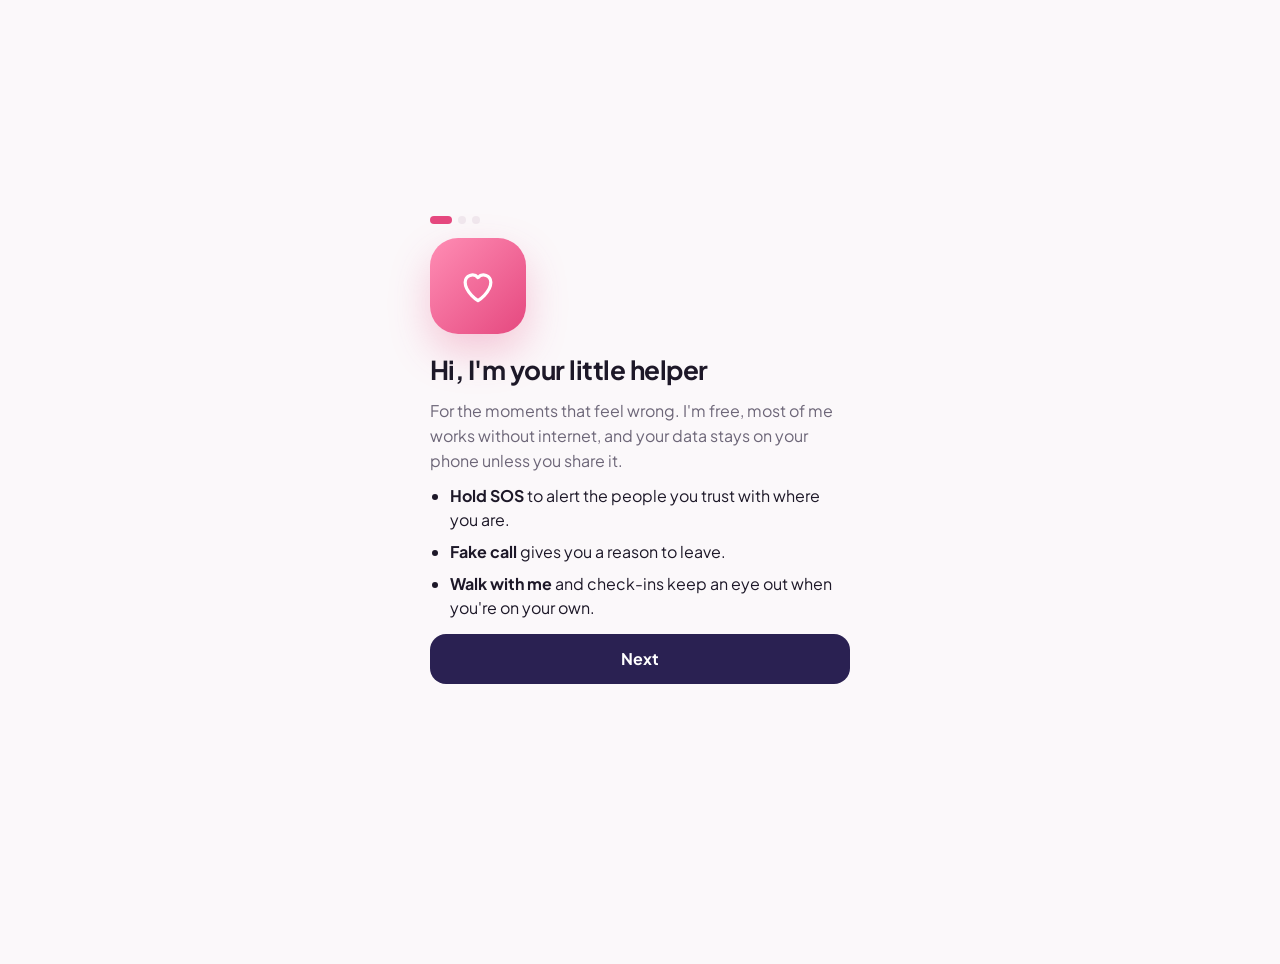
==== commit 109cb473: "Tab bar sits flush at the bottom; Map gets its own tab - The bottom tab bar is solid and full width " ====
--- a/app/index.html
+++ b/app/index.html
@@ -356,7 +356,7 @@
 .mark { width: 30px; height: 30px; display: block; filter: drop-shadow(0 4px 10px rgba(229, 72, 127, .28)); }
 .mark svg { width: 100%; height: 100%; display: block; }
 .exit { background: var(--surface); box-shadow: var(--shadow); color: var(--ink); }
-main { padding-bottom: calc(118px + env(safe-area-inset-bottom, 0px)); }
+main { padding-bottom: calc(96px + env(safe-area-inset-bottom, 0px)); }
 .view { gap: 18px; }
 h1 { font-size: 30px; letter-spacing: -0.03em; }
 .section-title { margin: 0; padding: 0 2px; font-size: 13px; text-transform: none; }
@@ -387,15 +387,14 @@
 button.trust.link { justify-content: center; text-align: center; padding: 4px 0 0; align-items: center; font-size: 13px; gap: 6px; }
 button.trust.link svg { color: var(--muted); width: 16px; height: 16px; margin: 0; }
 
-/* floating tab bar */
-nav.tabs { left: 50%; right: auto; transform: translateX(-50%); bottom: calc(12px + env(safe-area-inset-bottom, 0px)); width: min(440px, calc(100% - 28px)); border-radius: 28px; padding: 0; background: color-mix(in srgb, var(--surface) 86%, transparent); -webkit-backdrop-filter: saturate(1.6) blur(18px); backdrop-filter: saturate(1.6) blur(18px); box-shadow: 0 0 0 1px var(--line), 0 14px 36px rgba(42, 33, 82, .16); }
-nav.tabs .in { padding: 6px; }
-nav.tabs button { padding: 6px 2px; border-radius: 22px; gap: 2px; font-size: 11px; transition: background .2s ease, color .2s ease; }
-nav.tabs button svg { padding: 0; width: 24px; height: 24px; background: none !important; }
-nav.tabs button[aria-current="page"] { background: var(--brand-soft); }
-nav.tabs .badge { top: 5px; }
-.toast { bottom: calc(96px + env(safe-area-inset-bottom, 0px)); }
-.nudge { bottom: calc(96px + env(safe-area-inset-bottom, 0px)); }
+/* tab bar: flush with the bottom of the screen, solid so nothing shows through */
+nav.tabs { background: var(--surface); box-shadow: 0 -1px 0 var(--line); }
+nav.tabs .in { grid-template-columns: repeat(5, 1fr); padding: 6px 4px 2px; }
+nav.tabs button { padding: 4px 0 6px; gap: 3px; font-size: 10.5px; letter-spacing: -0.01em; transition: color .2s ease; }
+nav.tabs button svg { width: 52px; height: 30px; padding: 4px 14px; border-radius: 999px; transition: background .2s ease; }
+nav.tabs .badge { top: 3px; left: calc(50% + 7px); }
+.toast { bottom: calc(84px + env(safe-area-inset-bottom, 0px)); }
+.nudge { bottom: calc(84px + env(safe-area-inset-bottom, 0px)); }
 
 /* feature pages */
 .back { width: 40px; height: 40px; justify-content: center; border-radius: 50%; background: var(--surface); box-shadow: var(--shadow); font-size: 0; gap: 0; color: var(--ink); padding: 0; margin-bottom: -6px; }
@@ -414,6 +413,56 @@
 .seg { display: grid; grid-template-columns: 1fr 1fr; gap: 4px; padding: 4px; border-radius: 16px; background: var(--surface-2); }
 .seg button { border: 0; background: none; padding: 10px; border-radius: 12px; font-weight: 700; font-size: 14px; color: var(--muted); cursor: pointer; transition: background .2s ease, color .2s ease, box-shadow .2s ease; }
 .seg button[aria-selected="true"] { background: var(--surface); color: var(--ink); box-shadow: var(--shadow); }
+.seg.three { grid-template-columns: repeat(3, 1fr); }
+/* live map */
+.card.map-card { padding: 0; overflow: hidden; position: relative; }
+.map { height: 56vh; min-height: 300px; max-height: 560px; background: var(--surface-2); }
+[data-view="map"] .map { height: calc(100dvh - 330px - env(safe-area-inset-top, 0px) - env(safe-area-inset-bottom, 0px)); min-height: 340px; max-height: 640px; }
+.round-add.soft { background: var(--surface); color: var(--ink); box-shadow: var(--shadow); }
+.map-msg { position: absolute; left: 12px; right: 12px; bottom: 12px; margin: 0; padding: 10px 12px; border-radius: 12px; background: var(--surface); box-shadow: var(--shadow); }
+.map-msg[hidden] { display: none; }
+.pin-wrap { width: 46px; height: 52px; display: grid; place-items: center; cursor: pointer; }
+.pin { width: 40px; height: 40px; border-radius: 50% 50% 50% 0; transform: rotate(-45deg); background: #7a5af8; border: 3px solid #fff; box-shadow: 0 4px 12px rgba(0, 0, 0, .25); display: grid; place-items: center; cursor: pointer; }
+.pin span { transform: rotate(45deg); color: #fff; font-weight: 700; font-size: 15px; }
+.pin.sos { background: var(--sos); }
+@media (prefers-reduced-motion: no-preference) { .pin.sos { animation: pinpulse 1.3s ease-out infinite; } }
+@keyframes pinpulse { 0% { box-shadow: 0 0 0 0 rgba(229, 72, 127, .55); } 100% { box-shadow: 0 0 0 20px rgba(229, 72, 127, 0); } }
+.me-dot { width: 18px; height: 18px; border-radius: 50%; background: #3b82f6; border: 3px solid #fff; box-shadow: 0 0 0 7px rgba(59, 130, 246, .2); }
+.person.sos .t b { color: var(--sos); }
+.person.flash { animation: cflash 1.4s ease; }
+.maplibregl-ctrl-attrib { font-size: 10px; }
+.faces-grid { display: grid; grid-template-columns: repeat(4, 1fr); gap: 14px 6px; }
+.face { display: flex; flex-direction: column; align-items: center; gap: 6px; border: 0; background: none; padding: 0; font: inherit; color: inherit; cursor: pointer; min-width: 0; }
+.face .avatar { width: 56px; height: 56px; font-size: 20px; position: relative; overflow: visible; }
+.face.add .avatar { background: var(--surface-2); color: var(--ink); border: 1.5px dashed var(--line); font-size: 24px; }
+.face .fname { font-size: 13px; font-weight: 650; max-width: 100%; overflow: hidden; text-overflow: ellipsis; white-space: nowrap; }
+.face .fdots { position: absolute; bottom: -3px; left: 50%; transform: translateX(-50%); display: flex; gap: 2px; }
+.face .fdots i { width: 10px; height: 10px; border-radius: 50%; background: var(--cc); border: 2px solid var(--surface); }
+.face .live { position: absolute; top: 0; right: 0; width: 12px; height: 12px; border-radius: 50%; background: #22c55e; border: 2px solid var(--surface); }
+.tiles { display: grid; grid-template-columns: 1fr 1fr; gap: 10px; }
+.tile { display: flex; flex-direction: column; align-items: flex-start; gap: 8px; padding: 14px; border-radius: 18px; border: 0; background: var(--surface-2); color: inherit; font: inherit; text-align: left; cursor: pointer; min-height: 116px; }
+.tile .ring { width: 22px; height: 22px; border-radius: 50%; border: 4px solid var(--cc, var(--pink)); }
+.tile b { font-size: 15px; }
+.tile.new { border: 1.5px dashed var(--line); background: none; justify-content: center; align-items: center; text-align: center; }
+.tile.new .plus { font-size: 26px; line-height: 1; color: var(--muted); }
+.tile.flash { animation: cflash 1.4s ease; }
+.stack-av { display: flex; margin-top: auto; }
+.stack-av .avatar { width: 28px; height: 28px; font-size: 12px; margin-right: -8px; border: 2px solid var(--surface-2); }
+.sheet-person { display: flex; align-items: center; gap: 14px; }
+.avatar.big { width: 56px; height: 56px; font-size: 22px; }
+.check.crow { padding: 8px 0; border-bottom: 1px solid var(--line); }
+.check.crow .avatar { width: 32px; height: 32px; font-size: 13px; }
+.cdot { width: 14px; height: 14px; border-radius: 50%; background: var(--cc); flex: none; }
+#infoCard { max-height: 82vh; overflow-y: auto; }
+.clips { display: flex; flex-direction: column; gap: 6px; }
+.clip { display: flex; align-items: center; gap: 8px; }
+.clip audio { flex: 1; min-width: 0; height: 38px; }
+.circ-foot.wrap { flex-wrap: wrap; }
+.circ-foot.wrap > .btn.primary { margin-left: 0; }
+.circ-foot.wrap > .btn.ghost { margin-left: auto; }
+.person.mp { flex-wrap: wrap; }
+.person.mp .acts { flex-basis: 100%; display: flex; gap: 8px; padding-left: 52px; }
+.person.mp .acts .btn { flex: 1 1 0; }
 .pane > div > .section-title, #liveWrap > .section-title { display: block; margin-bottom: 10px; }
 .pane > div > .card, #liveWrap > .card { margin-top: 0 !important; }
 .card.circ { gap: 10px; }
@@ -487,6 +536,8 @@
   <symbol id="i-home" viewBox="0 0 24 24"><circle cx="12" cy="12" r="9"/><circle cx="12" cy="12" r="3.5"/></symbol>
   <symbol id="i-people" viewBox="0 0 24 24"><circle cx="9" cy="8" r="3.5"/><path d="M2.5 20a6.5 6.5 0 0 1 13 0M16 4.5a3.5 3.5 0 0 1 0 7M18 14a6.5 6.5 0 0 1 4 6"/></symbol>
   <symbol id="i-help" viewBox="0 0 24 24"><circle cx="12" cy="12" r="9"/><path d="M9.5 9.5a2.5 2.5 0 1 1 3.5 2.3c-.6.3-1 .9-1 1.6V14M12 17.5v.01"/></symbol>
+  <symbol id="i-map" viewBox="0 0 24 24"><path d="M9 4 3 6.5v13.5l6-2.5 6 2.5 6-2.5V4l-6 2.5L9 4zM9 4v13.5M15 6.5V20"/></symbol>
+  <symbol id="i-target" viewBox="0 0 24 24"><circle cx="12" cy="12" r="7"/><circle cx="12" cy="12" r="2.5"/><path d="M12 2v3M12 19v3M2 12h3M19 12h3"/></symbol>
   <symbol id="i-me" viewBox="0 0 24 24"><circle cx="12" cy="8" r="4"/><path d="M4 21a8 8 0 0 1 16 0"/></symbol>
   <symbol id="i-plus" viewBox="0 0 24 24"><path d="M12 5v14M5 12h14"/></symbol>
   <symbol id="i-key" viewBox="0 0 24 24"><circle cx="8" cy="15" r="4"/><path d="m11 12 9-9M17 6l3 3M15 8l2 2"/></symbol>
@@ -590,6 +641,21 @@
     </div>
 
     <div id="netArea" class="view" hidden>
+      <div class="card sos" id="incomingCircle" hidden></div>
+      <div class="card" id="pushCard">
+        <div class="row" style="align-items:center;gap:12px;flex-wrap:nowrap">
+          <span class="avatar" style="background:var(--surface-2);color:var(--ink)"><svg class="i"><use href="#i-bell"/></svg></span>
+          <div style="flex:1;min-width:0"><b id="pushTitle">Turn on alerts</b><p class="small muted" id="pushText">So your phone tells you when someone in your circle needs help.</p></div>
+        </div>
+        <button class="btn primary block" type="button" id="pushBtn" data-action="push-on">Turn on alerts</button>
+      </div>
+
+      <div class="seg" role="tablist" aria-label="Circle">
+        <button type="button" role="tab" data-seg="now" aria-selected="true">Now</button>
+        <button type="button" role="tab" data-seg="people" aria-selected="false">Circles</button>
+      </div>
+
+      <div class="pane view" data-pane="now">
       <div class="card whole" id="wholeCard">
         <div>
           <h2>Your whole circle</h2>
@@ -600,20 +666,6 @@
         <div class="aud-wrap" id="sosAudWrap" hidden><b>When I press SOS, alert</b><div class="aud" data-aud="sos"></div></div>
       </div>
 
-      <div class="card" id="pushCard">
-        <div class="row" style="align-items:center;gap:12px;flex-wrap:nowrap">
-          <span class="avatar" style="background:var(--surface-2);color:var(--ink)"><svg class="i"><use href="#i-bell"/></svg></span>
-          <div style="flex:1;min-width:0"><b id="pushTitle">Turn on alerts</b><p class="small muted" id="pushText">So your phone tells you when someone in your circle needs help.</p></div>
-        </div>
-        <button class="btn primary block" type="button" id="pushBtn" data-action="push-on">Turn on alerts</button>
-      </div>
-
-      <div class="seg" role="tablist" aria-label="Circle">
-        <button type="button" role="tab" data-seg="now" aria-selected="true">Now</button>
-        <button type="button" role="tab" data-seg="people" aria-selected="false">Circles</button>
-      </div>
-
-      <div class="pane view" data-pane="now">
       <div>
         <span class="section-title">What everyone's up to</span>
         <div class="card" style="margin-top:16px">
@@ -637,9 +689,30 @@
 
       <div class="pane view" data-pane="people" hidden>
         <div id="circleList" class="view"></div>
-        <button class="btn primary block" type="button" data-action="add-open">Add people</button>
       </div>
     </div>
+  </section>
+
+  <!-- MAP -->
+  <section class="view" data-view="map" hidden>
+    <div class="page-head"><h1>Map</h1><button class="round-add soft" type="button" id="mapFit" data-action="map-fit" aria-label="Show everyone" hidden><svg class="i"><use href="#i-target"/></svg></button></div>
+    <div class="card brand" id="mapJoin" hidden>
+      <h2>See your circle on the map</h2>
+      <p class="small">Set up your circle first. Then you can follow each other live here, and when someone presses SOS the map takes you to her.</p>
+      <button class="btn primary block" type="button" data-go="circle">Set up my circle</button>
+    </div>
+    <div id="mapArea" class="view" hidden>
+        <div class="card map-card"><div id="map" class="map" aria-label="Map of your circle"></div><p class="map-msg small" id="mapMsg" hidden></p></div>
+        <div class="card stack" id="mapPeople"></div>
+        <div class="card stack">
+          <label class="check"><input type="checkbox" id="mapShare"> <span><b>Share my location on the map</b><br><span class="small muted" id="mapShareSub">Off.</span></span></label>
+          <div class="stack" id="mapShareOpts" hidden>
+            <div class="aud-f"><span>Who can see me</span><div class="aud" data-aud="map"></div></div>
+            <label class="f">For how long<select id="mapShareFor"><option value="60">1 hour</option><option value="480">8 hours</option><option value="0">Until I turn it off</option></select></label>
+          </div>
+          <p class="xs muted">Only people in your circle can see it. During an SOS your circle always sees where you are, if you allow it under SOS settings.</p>
+        </div>
+          </div>
   </section>
 
   <!-- PLANS -->
@@ -873,6 +946,13 @@
       <label class="f">Your SOS message<textarea id="stTemplate" maxlength="300"></textarea></label>
       <label class="check"><input type="checkbox" id="stSiren"> Sound the siren when I press SOS</label>
       <button class="btn" type="button" data-action="settings-save">Save settings</button>
+      <b class="small" style="margin-top:6px">What your circle sees when you press SOS</b>
+      <label class="check"><input type="checkbox" data-share="location"> Where I am</label>
+      <label class="check"><input type="checkbox" data-share="live"> Follow me live on the map for 1 hour</label>
+      <label class="check"><input type="checkbox" data-share="audio"> Sound from my phone, so they can hear what's happening</label>
+      <label class="check"><input type="checkbox" data-share="battery"> My battery level</label>
+      <label class="check"><input type="checkbox" data-share="call"> Also call {number} for me</label>
+      <p class="xs muted" id="shareHint">Everything that helps is on. Calling emergency services is off, so your circle can decide first. Recording laws differ by place.</p>
       </div>
     </details>
     </div>
@@ -906,7 +986,8 @@
       <div class="set-body stack">
       <ul class="small" style="margin:0;padding-left:1.1em;display:flex;flex-direction:column;gap:6px">
         <li>Only people in your circles can see your name, alerts and location.</li>
-        <li>Your location is shared only during an SOS, a walk, a ride or a missed check-in, and stops automatically.</li>
+        <li>Your location is shared only during an SOS, a walk, a ride or a missed check-in, or when you turn on sharing on the map, and stops automatically.</li>
+        <li>Sound from an SOS goes only to the people that SOS went to, and is deleted with the alert.</li>
         <li>Alerts are deleted after 30 days. Backup contacts and settings stay on this phone.</li>
         <li>No ads, no tracking, no selling data. Ever.</li>
       </ul>
@@ -923,6 +1004,7 @@
   <div class="in">
     <button type="button" data-go="home" aria-current="page"><svg class="i"><use href="#i-home"/></svg>Home</button>
     <button type="button" data-go="circle"><svg class="i"><use href="#i-people"/></svg>Circle<span class="badge" id="circleBadge" hidden></span></button>
+    <button type="button" data-go="map"><svg class="i"><use href="#i-map"/></svg>Map</button>
     <button type="button" data-go="help"><svg class="i"><use href="#i-help"/></svg>Help lines</button>
     <button type="button" data-go="me"><svg class="i"><use href="#i-me"/></svg>You</button>
   </div>
@@ -937,23 +1019,41 @@
     <div class="pick3" role="tablist">
       <button type="button" role="tab" data-addpane="invite" aria-selected="true"><span class="ic"><svg class="i"><use href="#i-people"/></svg></span>Invite people</button>
       <button type="button" role="tab" data-addpane="new" aria-selected="false"><span class="ic"><svg class="i"><use href="#i-ring"/></svg></span>New circle</button>
-      <button type="button" role="tab" data-addpane="join" aria-selected="false"><span class="ic"><svg class="i"><use href="#i-key"/></svg></span>Join circle</button>
+      <button type="button" role="tab" data-addpane="join" aria-selected="false"><span class="ic"><svg class="i"><use href="#i-key"/></svg></span>I have a code</button>
     </div>
     <div class="stack" data-apane="invite">
-      <div class="aud-f" id="invAudWrap"><span>Add them to</span><div class="aud" data-aud="invite"></div></div>
-      <p class="small muted" id="invHint">They'll be in your whole circle, so they get alerts you send to everyone.</p>
+      <div class="aud-f" id="invAudWrap"><span>Invite them to</span><div class="aud" data-aud="invite"></div></div>
+      <p class="small muted" id="invHint">You'll be in each other's circle: you look out for them, they look out for you.</p>
       <button class="btn primary block" type="button" data-action="invite-to">Send an invite</button>
     </div>
     <div class="stack" data-apane="new" hidden>
-      <label class="f">New small circle<input type="text" id="ccName" placeholder="Family, Best friends, Flatmates" maxlength="40"></label>
+      <label class="f">New small circle<span class="hint">Only you see your small circles. Pick people from your circle for it, or invite someone new.</span><input type="text" id="ccName" placeholder="Family, Best friends, Flatmates" maxlength="40"></label>
       <div class="presets"><button type="button" data-preset>Family</button><button type="button" data-preset>Best friends</button><button type="button" data-preset>Flatmates</button></div>
-      <button class="btn primary block" type="button" data-action="circle-create">Create and invite</button>
+      <button class="btn primary block" type="button" data-action="circle-create">Create circle</button>
     </div>
     <div class="stack" data-apane="join" hidden>
-      <label class="f">Got an invite code?<input type="text" id="jcCode" class="codein" placeholder="8 letters" maxlength="12" autocapitalize="characters" autocomplete="off"></label>
-      <button class="btn primary block" type="button" data-action="circle-join">Join circle</button>
+      <label class="f">Got an invite code?<span class="hint">You and the person who sent it will be in each other's circle.</span><input type="text" id="jcCode" class="codein" placeholder="8 letters" maxlength="12" autocapitalize="characters" autocomplete="off"></label>
+      <button class="btn primary block" type="button" data-action="circle-join">Join</button>
     </div>
   </div>
+</div>
+
+<!-- AFTER JOINING: put the person who invited her in one of her own small circles -->
+<div class="sheet" id="placeSheet" hidden role="dialog" aria-modal="true" aria-labelledby="placeTitle">
+  <div class="sheet-bg" data-action="place-close"></div>
+  <div class="sheet-card">
+    <span class="grab" aria-hidden="true"></span>
+    <h2 id="placeTitle">Put them in a small circle?</h2>
+    <p class="small muted">Only if you want. They're in your circle already.</p>
+    <div class="aud" id="placeList"></div>
+    <button class="btn primary block" type="button" data-action="place-close">Done</button>
+  </div>
+</div>
+
+<!-- A PERSON OR A SMALL CIRCLE: one bottom sheet, filled by the app -->
+<div class="sheet" id="infoSheet" hidden role="dialog" aria-modal="true" aria-labelledby="infoTitle">
+  <div class="sheet-bg" data-action="info-close"></div>
+  <div class="sheet-card stack" id="infoCard"></div>
 </div>
 
 <!-- SOS COUNTDOWN (from the home-screen shortcut) -->
@@ -1199,39 +1299,40 @@
   function locLine(loc) { return loc ? T("My location: {link} (within about {m} m)", { link: mapLink(loc.lat, loc.lng), m: loc.acc }) : T("My location couldn't be found. Please call me."); }
 
   // ---------- network (Supabase) ----------
-  var net = { sb: null, ready: false, me: null, profile: null, circles: [], people: {}, feed: [], responses: {}, live: [], plans: [], channel: null, error: null };
+  // Circles (circles-v3.sql): everyone has one big circle, always two-way. Small circles are her own lists,
+  // picked from her big circle; only she sees them. The database keeps these rules, the app just shows them.
+  var net = { sb: null, ready: false, me: null, profile: null, v3: false, main: null, links: [], since: {}, circles: [], people: {}, feed: [], responses: {}, live: [], plans: [], channel: null, error: null };
   function netOn() { return net.ready && net.me && net.profile; }
-  // everyone in all your circles, or the people of one small circle
-  function mates(cid) { var ids = {}; net.circles.forEach(function (c) { if (cid && c.id !== cid) return; c.members.forEach(function (m) { if (m !== net.me) ids[m] = 1; }); }); return Object.keys(ids); }
-  // small circles need the newer database; until then everything goes to everyone, like before
-  function groupsOn() { return net.circles.some(function (c) { return c.is_main !== undefined; }); }
-  function myMain() { return net.circles.filter(function (c) { return c.is_main && c.owner_id === net.me; })[0] || null; }
-  function smallCircles() { var m = myMain(); return net.circles.filter(function (c) { return c !== m; }); }
+  // her big circle, or the people of one of her small circles
+  function mates(cid) {
+    var links = net.links.filter(function (m) { return !blocked(m); });
+    if (!cid) return links;
+    var c = circleById(cid); return c ? c.members.filter(function (m) { return links.indexOf(m) >= 0; }) : [];
+  }
+  function groupsOn() { return true; }
+  function smallCircles() { return net.circles; }
   var CC = ["#e5487f", "#7a5af8", "#16a085", "#f08c2e", "#3b82f6", "#c2417a", "#0e9fb8", "#8a6d3b", "#5b8c2a", "#d0453b"];
-  function circleColor(c) { var i = smallCircles().indexOf(c); return CC[(i < 0 ? 0 : i) % CC.length]; }
+  function circleColor(c) { var i = net.circles.indexOf(c); return CC[(i < 0 ? 0 : i) % CC.length]; }
   function circleById(id) { return net.circles.filter(function (c) { return c.id === id; })[0] || null; }
-  // who gets it: null is everyone, or one small circle that still exists and has people in it
-  function audOf(key) {
-    var id = (state.aud || {})[key] || null, c = id && circleById(id);
-    return c && groupsOn() && c !== myMain() ? id : null;
-  }
+  function circlesOf(person) { return net.circles.filter(function (c) { return c.members.indexOf(person) >= 0; }); }
+  // who gets it: null is her whole circle, or one of her small circles that still exists
+  function audOf(key) { var id = (state.aud || {})[key] || null; return id && circleById(id) ? id : null; }
   function audName(cid) { var c = cid && circleById(cid); return c ? c.name : T("Everyone"); }
-  function setAud(key, id) { state.aud = Object.assign({}, state.aud || {}); state.aud[key] = id || null; save(); renderAud(); }
+  function setAud(key, id) { state.aud = Object.assign({}, state.aud || {}); state.aud[key] = id || null; save(); renderAud(); if (key === "map" && mapShareOn()) setMapShare(true); }
   function renderAud() {
-    var list = groupsOn() ? smallCircles() : [], show = list.length > 0;
+    var list = smallCircles();
     document.querySelectorAll(".aud[data-aud]").forEach(function (box) {
       var key = box.getAttribute("data-aud"), invite = key === "invite";
-      var wrap = box.parentNode; if (wrap && (wrap.classList.contains("aud-f") || wrap.classList.contains("aud-wrap"))) wrap.hidden = invite ? !groupsOn() : !show;
+      var wrap = box.parentNode; if (wrap && (wrap.classList.contains("aud-f") || wrap.classList.contains("aud-wrap"))) wrap.hidden = !list.length;
       box.innerHTML = "";
-      var cur = invite ? (state.inviteTo || null) : audOf(key);
-      if (invite && cur && !(circleById(cur) && circleById(cur).invite_code)) cur = null;
-      var opts = [{ id: null, name: T("Everyone"), n: mates().length }].concat(list.filter(function (c) { return !invite || c.invite_code; }).map(function (c) { return { id: c.id, name: c.name, n: mates(c.id).length, c: c }; }));
+      var cur = invite ? (state.inviteTo && circleById(state.inviteTo) ? state.inviteTo : null) : audOf(key);
+      var opts = [{ id: null, name: invite ? T("Just my circle") : T("Everyone"), n: mates().length }].concat(list.map(function (c) { return { id: c.id, name: c.name, n: mates(c.id).length, c: c }; }));
       opts.forEach(function (o) {
         var b = el("button"); b.type = "button"; b.setAttribute("aria-pressed", String(o.id === cur));
         var dot = el("i"); if (o.c) dot.style.setProperty("--cc", circleColor(o.c)); else dot.style.background = "linear-gradient(135deg,#ff8db4,#7a5af8)";
         b.appendChild(dot); b.appendChild(document.createTextNode(o.name));
         if (!invite) b.appendChild(el("small", null, String(o.n)));
-        b.addEventListener("click", function () { if (invite) { state.inviteTo = o.id; save(); renderAud(); renderInviteHint(); } else setAud(key, o.id); });
+        b.addEventListener("click", function () { if (invite) { state.inviteTo = o.id; save(); renderAud(); } else setAud(key, o.id); });
         box.appendChild(b);
       });
     });
@@ -1240,7 +1341,7 @@
   function renderInviteHint() {
     var h = $("invHint"); if (!h) return;
     var c = state.inviteTo && circleById(state.inviteTo);
-    h.textContent = c ? T("They'll join {circle}, and with it your whole circle.", { circle: c.name }) : T("They'll be in your whole circle, so they get alerts you send to everyone.");
+    h.textContent = c ? T("They join {circle}. You'll also be in each other's circle, and they can put you in one of theirs.", { circle: c.name }) : T("You'll be in each other's circle: you look out for them, they look out for you.");
   }
 
   function netInit() {
@@ -1264,17 +1365,37 @@
     return net.sb.from("profiles").select("*").eq("id", net.me).maybeSingle().then(function (r) { if (r.error) throw r.error; net.profile = r.data; });
   }
   function loadCircles() {
+    return net.sb.rpc("my_network").then(function (r) {
+      if (r.error) {
+        // the database hasn't been updated yet (circles-v3.sql): read circles the old way
+        if (/my_network|function|schema cache/i.test(r.error.message || "")) return loadCirclesOld();
+        throw r.error;
+      }
+      var d = r.data || {};
+      net.v3 = true;
+      net.main = d.main || null;
+      net.people = {}; net.since = {};
+      net.links = (d.people || []).map(function (p) { net.people[p.id] = p; net.since[p.id] = p.since; return p.id; });
+      if (net.profile) net.people[net.me] = net.profile;
+      net.circles = (d.circles || []).map(function (c) { return { id: c.id, name: c.name, invite_code: c.invite_code, owner_id: net.me, members: c.members || [] }; });
+    });
+  }
+  function loadCirclesOld() {
+    net.v3 = false;
     return net.sb.from("circle_members").select("circle_id, circles(*)").eq("user_id", net.me).then(function (r) {
       if (r.error) throw r.error;
       var list = (r.data || []).map(function (x) { return x.circles; }).filter(Boolean);
       var ids = list.map(function (c) { return c.id; });
-      if (!ids.length) { net.circles = []; return; }
+      if (!ids.length) { net.circles = []; net.links = []; net.main = null; return; }
       return net.sb.from("circle_members").select("circle_id,user_id").in("circle_id", ids).then(function (m) {
         if (m.error) throw m.error;
-        list.forEach(function (c) { c.members = m.data.filter(function (x) { return x.circle_id === c.id; }).map(function (x) { return x.user_id; }); });
-        net.circles = list;
-        var uids = {}; m.data.forEach(function (x) { uids[x.user_id] = 1; });
-        return net.sb.from("profiles").select("id,display_name,phone").in("id", Object.keys(uids)).then(function (p) {
+        var all = {};
+        list.forEach(function (c) { c.members = m.data.filter(function (x) { return x.circle_id === c.id && x.user_id !== net.me; }).map(function (x) { all[x.user_id] = 1; return x.user_id; }); });
+        var main = list.filter(function (c) { return c.is_main && c.owner_id === net.me; })[0];
+        net.main = main ? { id: main.id, name: main.name, invite_code: main.invite_code } : null;
+        net.circles = list.filter(function (c) { return c.owner_id === net.me && !c.is_main; });
+        net.links = Object.keys(all);
+        return net.sb.from("profiles").select("id,display_name,phone").in("id", net.links.concat([net.me])).then(function (p) {
           if (p.error) throw p.error; net.people = {}; p.data.forEach(function (x) { net.people[x.id] = x; });
         });
       });
@@ -1314,8 +1435,11 @@
       })
       .on("postgres_changes", { event: "*", schema: "public", table: "live_locations" }, refresh)
       .on("postgres_changes", { event: "*", schema: "public", table: "plans" }, refresh)
+      // someone joined her circle, or took her out of theirs: every phone shows the same circle
+      .on("postgres_changes", { event: "*", schema: "public", table: "circle_members" }, circlesChanged)
       .subscribe();
   }
+  var circlesChanged = debounce(function () { loadCircles().then(function () { return Promise.all([loadFeed(), loadLive(), loadPlans()]); }).then(renderNet).catch(function () {}); }, 700);
   function debounce(fn, ms) { var t; return function () { clearTimeout(t); t = setTimeout(fn, ms); }; }
   function notify(type, alertId) {
     if (!net.sb) return Promise.resolve(null);
@@ -1344,7 +1468,7 @@
     if (PREVIEW) { toast(T("Works in the live app.")); return; }
     net.sb.rpc("create_circle", { p_name: n }).then(function (r) {
       if (r.error) throw r.error; $("ccName").value = ""; closeAdd();
-      return loadCircles().then(function () { renderNet(); invite(r.data); });
+      return loadCircles().then(function () { renderNet(); setSeg("people"); openCircleSheet(r.data.id); });
     }).catch(function (e) { toast(e.message || T("Couldn't create the circle.")); });
   }
   function joinCircle(code) {
@@ -1353,59 +1477,84 @@
     if (PREVIEW) { toast(T("Works in the live app.")); return Promise.resolve(); }
     return net.sb.rpc("join_circle", { p_code: code }).then(function (r) {
       if (r.error) throw r.error; $("jcCode").value = ""; closeAdd();
-      toast(T("You joined {circle}", { circle: r.data.name }));
-      return loadCircles().then(function () { return Promise.all([loadFeed(), loadLive(), loadPlans()]); }).then(renderNet);
+      var c = r.data;
+      return loadCircles().then(function () { return Promise.all([loadFeed(), loadLive(), loadPlans()]); }).then(function () {
+        renderNet(); go("circle"); setSeg("people");
+        var who = nameOf(c.owner_id);
+        if (c.is_main === false) toast(T("You joined {circle}. You and {name} are now in each other's circle.", { circle: c.name, name: who }));
+        else toast(T("You and {name} are now in each other's circle.", { name: who }));
+        // she may put the person who invited her in one of her own small circles
+        if (net.circles.length) openPlace(c.owner_id);
+      });
     }).catch(function (e) { toast(e.message || T("Couldn't join.")); });
   }
-  // invite to a small circle, or to just the whole circle (her own "everyone only" circle, made on first use)
+  // "Put Mia in one of your small circles?" right after joining
+  function openPlace(person) {
+    $("placeTitle").textContent = T("Put {name} in a small circle?", { name: nameOf(person) });
+    var box = $("placeList"); box.innerHTML = "";
+    net.circles.forEach(function (c) { box.appendChild(circleToggle(person, c)); });
+    $("placeSheet").hidden = false;
+  }
+  function circleToggle(person, c) {
+    var b = el("button"); b.type = "button"; b.setAttribute("aria-pressed", String(c.members.indexOf(person) >= 0));
+    var dot = el("i"); dot.style.setProperty("--cc", circleColor(c)); b.appendChild(dot); b.appendChild(document.createTextNode(c.name));
+    b.addEventListener("click", function () { var on = b.getAttribute("aria-pressed") !== "true"; b.setAttribute("aria-pressed", String(on)); setInCircle(person, c, on); });
+    return b;
+  }
+  // invite to her big circle, or straight into one of her small circles
   function inviteTo() {
     if (PREVIEW) { toast(T("Works in the live app.")); return; }
     var c = state.inviteTo && circleById(state.inviteTo);
-    if (c && c.invite_code) { invite(c); return; }
-    if (!groupsOn()) { var any = net.circles.filter(function (x) { return x.invite_code; })[0]; if (any) invite(any); else { openAdd("new"); toast(T("Give your circle a name.")); } return; }
-    var m = myMain(); if (m) { invite(m); return; }
-    net.sb.rpc("main_circle", { p_name: T("{name}'s circle", { name: (net.profile && net.profile.display_name) || T("My") }) }).then(function (r) {
+    if (c) { invite(c); return; }
+    if (net.main) { invite(null); return; }
+    net.sb.rpc("main_circle", { p_name: "" }).then(function (r) {
       if (r.error) throw r.error;
-      return loadCircles().then(function () { renderNet(); invite(r.data); });
+      return loadCircles().then(function () { renderNet(); invite(null); });
     }).catch(function (e) { toast(e.message || T("Couldn't create the invite.")); });
   }
-  function addTo(person, c) {
-    if (PREVIEW) { toast(T("Works in the live app.")); return; }
-    net.sb.rpc("move_member", { p_user: person, p_from: null, p_to: c.id }).then(function (r) {
-      if (r.error) throw r.error; toast(T("{name} is now in {circle} too", { name: nameOf(person), circle: c.name })); return loadCircles();
-    }).then(renderNet).catch(function (e) { toast(e.message); });
+  function setInCircle(person, c, on) {
+    if (PREVIEW) { if (on) { if (c.members.indexOf(person) < 0) c.members.push(person); } else c.members = c.members.filter(function (x) { return x !== person; }); renderNet(); return; }
+    var q = net.v3 ? net.sb.rpc("set_in_circle", { p_circle: c.id, p_user: person, p_in: !!on }) : on ? net.sb.rpc("move_member", { p_user: person, p_from: null, p_to: c.id }) : net.sb.from("circle_members").delete().eq("circle_id", c.id).eq("user_id", person);
+    q.then(function (r) {
+      if (r.error) throw r.error;
+      toast(on ? T("{name} is now in {circle}", { name: nameOf(person), circle: c.name }) : T("{name} is no longer in {circle}", { name: nameOf(person), circle: c.name }));
+      return loadCircles();
+    }).then(renderNet).catch(function (e) { toast(e.message); loadCircles().then(renderNet); });
   }
   function appUrl() { return NATIVE ? PUBLIC_URL : location.origin + location.pathname; }
   function invite(c) {
-    var text = T("Join my Shecurity circle \"{circle}\" so we can look out for each other. Open {link} or enter the code {code}.", { circle: c.name, link: appUrl() + "#join-" + c.invite_code, code: c.invite_code });
+    var code = c ? c.invite_code : net.main && net.main.invite_code; if (!code) return;
+    var link = appUrl() + "#join-" + code;
+    var text = c ? T("Join my Shecurity circle \"{circle}\" so we can look out for each other. Open {link} or enter the code {code}.", { circle: c.name, link: link, code: code })
+      : T("Be in my Shecurity circle, so we look out for each other. Open {link} or enter the code {code}.", { link: link, code: code });
     shareText(text);
   }
-  function leaveCircle(c) {
-    var owner = c.owner_id === net.me;
-    var q = owner ? net.sb.from("circles").delete().eq("id", c.id) : net.sb.from("circle_members").delete().eq("circle_id", c.id).eq("user_id", net.me);
-    q.then(function (r) { if (r.error) throw r.error; toast(owner ? T("Circle deleted") : T("You left {circle}", { circle: c.name })); return loadCircles(); }).then(renderNet).catch(function (e) { toast(e.message); });
-  }
-  function removeMember(c, m) {
+  function deleteCircle(c) {
+    if (PREVIEW) { toast(T("Works in the live app.")); return; }
+    net.sb.from("circles").delete().eq("id", c.id).then(function (r) {
+      if (r.error) throw r.error;
+      if (state.inviteTo === c.id) state.inviteTo = null;
+      Object.keys(state.aud || {}).forEach(function (k) { if (state.aud[k] === c.id) state.aud[k] = null; }); save();
+      toast(T("{circle} deleted. Everyone in it stays in your circle.", { circle: c.name })); return loadCircles();
+    }).then(renderNet).catch(function (e) { toast(e.message); });
+  }
+  // out of her big circle: they're no longer in each other's circles, small ones included
+  function unlinkPerson(m) {
     if (PREVIEW) { toast(T("Works in the live app.")); return; }
     var name = nameOf(m);
-    if (!window.confirm(T("Remove {name} from {circle}?", { name: name, circle: c.is_main ? T("Everyone") : c.name }))) return;
-    net.sb.from("circle_members").delete().eq("circle_id", c.id).eq("user_id", m).then(function (r) {
-      if (r.error) throw r.error; toast(T("{name} was removed", { name: name })); return loadCircles();
-    }).then(renderNet).catch(function (e) { toast(e.message); });
+    if (!window.confirm(T("Remove {name} from your circle? You'll also leave {name}'s circle, and you won't see each other's alerts, plans or location anymore.", { name: name }))) return;
+    var q = net.v3 ? net.sb.rpc("unlink", { p_user: m }) : (net.main ? net.sb.rpc("remove_member", { p_circle: net.main.id, p_user: m }) : Promise.resolve({}));
+    q.then(function (r) {
+      if (r && r.error) throw r.error; toast(T("{name} was removed", { name: name })); return refreshAll();
+    }).catch(function (e) { toast(e.message); });
   }
   function blockPerson(m) {
     if (PREVIEW) { toast(T("Works in the live app.")); return; }
     var name = nameOf(m);
-    if (!window.confirm(T("Block {name}? They are removed from your circles, you leave circles they made, and you won't see their alerts, plans or location anymore.", { name: name }))) return;
+    if (!window.confirm(T("Block {name}? You're taken out of each other's circles, and you won't see their alerts, plans or location anymore.", { name: name }))) return;
     state.blocked = Object.assign({}, state.blocked); state.blocked[m] = name; save();
-    var jobs = [];
-    net.circles.forEach(function (c) {
-      if (c.members.indexOf(m) < 0) return;
-      if (c.owner_id === net.me) jobs.push(net.sb.from("circle_members").delete().eq("circle_id", c.id).eq("user_id", m));
-      else if (c.owner_id === m) jobs.push(net.sb.from("circle_members").delete().eq("circle_id", c.id).eq("user_id", net.me));
-    });
-    Promise.all(jobs).then(refreshAll).then(function () { renderNet(); renderMe(); toast(T("{name} is blocked", { name: name })); })
-      .catch(function () { renderNet(); renderMe(); toast(T("{name} is blocked", { name: name })); });
+    var q = net.v3 ? net.sb.rpc("unlink", { p_user: m }) : (net.main ? net.sb.rpc("remove_member", { p_circle: net.main.id, p_user: m }) : Promise.resolve({}));
+    q.then(refreshAll, refreshAll).then(function () { renderNet(); renderMe(); toast(T("{name} is blocked", { name: name })); });
   }
   function unblockPerson(m) {
     state.blocked = Object.assign({}, state.blocked); delete state.blocked[m]; save();
@@ -1417,17 +1566,20 @@
     location.href = "mailto:" + SUPPORT_EMAIL + "?subject=" + encodeURIComponent("Report: " + name) + "&body=" + encodeURIComponent(body);
     setTimeout(function () { toast(T("Thanks for telling us. We look at every report.")); }, 600);
   }
-  function respond(alert, response) {
-    if (PREVIEW) { toast(T("Works in the live app.")); return; }
+  // quiet: tapping "Go to her" also tells her you're on the way, once
+  function respond(alert, response, quiet) {
+    if (PREVIEW) { if (!quiet) toast(T("Works in the live app.")); return; }
+    if (quiet && (net.responses[alert.id] || []).some(function (r) { return r.user_id === net.me && r.response === response; })) return;
     net.sb.from("alert_responses").upsert({ alert_id: alert.id, user_id: net.me, response: response }).then(function (r) {
-      if (r.error) throw r.error; notify("response", alert.id); toast(T("Sent. They'll see it right away."));
+      if (r.error) throw r.error; notify("response", alert.id); if (!quiet) toast(T("Sent. They'll see it right away."));
       return loadFeed();
     }).then(renderNet).catch(function (e) { toast(e.message); });
   }
-  function sendAlert(kind, message, loc, bat, cid) {
+  function sendAlert(kind, message, loc, bat, cid, shares) {
     if (!netOn() || !mates(cid).length) return Promise.resolve(null);
     var row = { kind: kind, message: message || null, lat: loc ? loc.lat : null, lng: loc ? loc.lng : null, accuracy: loc ? loc.acc : null, battery: bat };
     if (cid) row.circle_id = cid;
+    if (shares && net.v3) row.shares = { location: !!shares.location, live: !!(shares.location && shares.live), audio: !!shares.audio, battery: !!shares.battery };
     return net.sb.from("alerts").insert(row).select().single().then(function (r) {
       if (r.error) throw r.error;
       return notify("alert", r.data.id).then(function (n) { r.data._push = n; return r.data; });
@@ -1438,31 +1590,71 @@
     return net.sb.from("alerts").update({ status: "resolved", resolved_at: new Date().toISOString() }).eq("id", id).then(function () {});
   }
 
-  // live location
-  var watch = { id: null, last: 0, pending: null };
-  function startSharing(minutes, note, cid) {
-    state.sharingUntil = Date.now() + minutes * 60000; state.sharingNote = note || ""; if (cid !== undefined) state.sharingTo = cid || null; save();
+  // live location: an SOS, a walk, a missed check-in, or her own choice on the map ("share my location")
+  var watch = { id: null, last: 0, pos: null };
+  var MAP_FOREVER = 30 * 86400000;
+  function mapShareOn() { var s = state.mapShare; return !!(s && (s.forever || s.until > Date.now())); }
+  function mapShareUntil() { var s = state.mapShare; return s.forever ? Date.now() + MAP_FOREVER : s.until; }
+  function pushLoc() {
+    var p = watch.pos; if (!p || !netOn() || PREVIEW) return;
+    if (Date.now() > state.sharingUntil) { stopSharing(); return; }
+    watch.last = Date.now();
+    getBattery().then(function (bat) {
+      var row = { user_id: net.me, lat: p.lat, lng: p.lng, accuracy: p.acc, battery: state.sharingSos && state.sosShare && state.sosShare.battery === false ? null : bat, note: state.sharingNote || null, sharing_until: new Date(state.sharingUntil).toISOString(), updated_at: new Date().toISOString() };
+      row.circle_id = state.sharingTo && circleById(state.sharingTo) ? state.sharingTo : null;
+      if (net.v3) row.sos = !!state.sharingSos;
+      net.sb.from("live_locations").upsert(row).then(function () {});
+    });
+  }
+  function startSharing(minutes, note, cid, isSos) {
+    var until = Date.now() + minutes * 60000;
+    // during an SOS a walk or check-in doesn't change who sees her or what they see
+    if (state.sharingSos && !isSos && state.sharingUntil > Date.now()) state.sharingUntil = Math.max(state.sharingUntil, until);
+    else { state.sharingUntil = until; state.sharingNote = note || ""; if (cid !== undefined) state.sharingTo = cid || null; state.sharingSos = !!isSos; }
+    save();
     if (!netOn() || PREVIEW || !navigator.geolocation) return;
-    if (watch.id != null) return;
+    if (watch.id != null) { pushLoc(); return; }
     try {
       watch.id = navigator.geolocation.watchPosition(function (p) {
-        if (Date.now() > state.sharingUntil) { stopSharing(); return; }
+        watch.pos = { lat: +p.coords.latitude.toFixed(5), lng: +p.coords.longitude.toFixed(5), acc: Math.round(p.coords.accuracy) };
+        state.lastLoc = watch.pos; drawMe();
         if (Date.now() - watch.last < 15000) return;
-        watch.last = Date.now();
-        getBattery().then(function (bat) {
-          var row = { user_id: net.me, lat: +p.coords.latitude.toFixed(5), lng: +p.coords.longitude.toFixed(5), accuracy: Math.round(p.coords.accuracy), battery: bat, note: state.sharingNote || null, sharing_until: new Date(state.sharingUntil).toISOString(), updated_at: new Date().toISOString() };
-          if (groupsOn()) row.circle_id = state.sharingTo && circleById(state.sharingTo) ? state.sharingTo : null;
-          net.sb.from("live_locations").upsert(row);
-        });
+        pushLoc();
       }, function () {}, { enableHighAccuracy: true, maximumAge: 10000 });
     } catch (e) {}
     keepAwake();
   }
-  function stopSharing() {
-    state.sharingUntil = 0; save();
+  // an SOS, walk or check-in ended: back to her own map sharing if it's on, else stop
+  function stopSharing(all) {
+    if (!all && mapShareOn()) {
+      state.sharingUntil = mapShareUntil(); state.sharingNote = ""; state.sharingTo = state.mapShare.to || null; state.sharingSos = false; save();
+      if (watch.id == null) startSharing((state.sharingUntil - Date.now()) / 60000, "", state.sharingTo); else pushLoc();
+      return;
+    }
+    state.sharingUntil = 0; state.sharingSos = false; save();
     if (watch.id != null) { try { navigator.geolocation.clearWatch(watch.id); } catch (e) {} watch.id = null; }
     if (netOn()) net.sb.from("live_locations").delete().eq("user_id", net.me).then(function () {});
     if (!state.timer) releaseAwake();
+  }
+  // the switch on the map: follow me live, for an hour, 8 hours or until she turns it off
+  function setMapShare(on) {
+    if (!on) {
+      state.mapShare = null; save();
+      if (!state.sharingSos) stopSharing(true);
+      renderMapShare(); return;
+    }
+    if (!netOn()) { toast(T("Join the network first.")); renderMapShare(); return; }
+    var mins = parseInt($("mapShareFor").value, 10) || 0;
+    state.mapShare = { forever: !mins, until: mins ? Date.now() + mins * 60000 : 0, to: audOf("map") }; save();
+    if (!state.sharingSos) startSharing((mapShareUntil() - Date.now()) / 60000, "", state.mapShare.to);
+    renderMapShare();
+    toast(state.mapShare.to ? T("{circle} can follow you on the map now.", { circle: audName(state.mapShare.to) }) : T("Your circle can follow you on the map now."));
+  }
+  function renderMapShare() {
+    var on = mapShareOn(), box = $("mapShare"); if (!box) return;
+    box.checked = on; $("mapShareOpts").hidden = !on;
+    $("mapShareSub").textContent = on ? (state.mapShare.forever ? T("On until you turn it off. Updates while Shecurity is open.") : T("On {until}. Updates while Shecurity is open.", { until: untilText(new Date(state.mapShare.until).toISOString()) }))
+      : T("Off. Your circle only sees where you are during an SOS, a walk or a missed check-in.");
   }
 
   // plans: one current plan per person, visible to circle mates until it expires
@@ -1602,7 +1794,7 @@
       var t = e.detail;
       if (state.iosPush && netOn() && typeof t === "string" && t && !/ERROR/.test(t) && t !== state.fcmToken) saveIosToken(t).then(function () {}, function () {});
     });
-    window.addEventListener("push-notification-click", function () { go("circle"); });
+    window.addEventListener("push-notification-click", function () { route("circle"); });
   }
   function pushSupported() { return nativePush() || iosPush() || (!NATIVE && "serviceWorker" in navigator && "PushManager" in window && "Notification" in window); }
   // in the store app, alerts come through Firebase: the phone gives a token, saved like a web push subscription
@@ -1722,7 +1914,7 @@
       var t = el("div", "t"); t.appendChild(el("b", null, kindText(a)));
       t.appendChild(el("span", "small muted", ago(a.created_at) + (a.status === "resolved" && a.kind !== "safe" ? " · " + T("resolved") : "") + (a.message ? " · " + a.message : "")));
       var ac = a.circle_id && circleById(a.circle_id);
-      if (ac && ac !== myMain()) { var to = el("span", "to"), dt = el("i"); dt.style.setProperty("--cc", circleColor(ac)); to.appendChild(dt); to.appendChild(document.createTextNode(T("To {circle}", { circle: ac.name }))); t.appendChild(to); }
+      if (ac && a.sender_id === net.me) { var to = el("span", "to"), dt = el("i"); dt.style.setProperty("--cc", circleColor(ac)); to.appendChild(dt); to.appendChild(document.createTextNode(T("To {circle}", { circle: ac.name }))); t.appendChild(to); }
       head.appendChild(t);
       if (a._example) head.appendChild(el("span", "example", T("Example")));
       else head.appendChild(el("span", "tag " + k[3], k[0]));
@@ -1735,108 +1927,294 @@
     });
 
     renderWhole();
-    // the small circles, each with its own colour
-    var cl = $("circleList"); cl.innerHTML = "";
-    if (!net.circles.length) {
-      var c0 = el("div", "card brand"); c0.appendChild(el("h2", null, T("Invite your first people")));
-      c0.appendChild(el("p", "small", T("Send an invite below to 3 to 5 people you trust. They install Shecurity and join with your code.")));
-      cl.appendChild(c0);
-    }
-    var main = myMain(), mine = net.circles.filter(function (c) { return c.owner_id === net.me; });
-    smallCircles().concat(main && main.members.length > 1 ? [main] : []).forEach(function (c) {
-      var isMain = c === main;
-      var card = el("div", "card circ"); card.id = "circ-" + c.id;
-      if (!isMain) card.style.setProperty("--cc", circleColor(c));
-      var hd = el("div", "cc-head"), ring = el("span", "ring");
-      if (isMain) ring.style.borderColor = "#7a5af8";
-      hd.appendChild(ring);
-      hd.appendChild(el("h2", null, isMain ? T("Only in your whole circle") : c.name));
-      hd.appendChild(el("span", "small muted", c.members.length === 1 ? T("1 person") : T("{n} people", { n: c.members.length })));
-      card.appendChild(hd);
-      if (isMain) card.appendChild(el("p", "small muted", T("People you added to everyone without a small circle. They get the alerts you send to everyone.")));
-      var others = mine.filter(function (x) { return x !== c; });
-      var list = el("div");
-      c.members.forEach(function (m) {
-        if (isMain && m === net.me) return;
-        var p = net.people[m] || {}; var row = el("div", "person");
-        row.appendChild(el("span", "avatar", initial(p.display_name)));
-        var t = el("div", "t"); t.appendChild(el("b", null, m === net.me ? (p.display_name || T("You")) + " (" + T("you") + ")" : (p.display_name || T("Someone")))); if (m === c.owner_id) t.appendChild(el("span", null, T("Created this circle"))); row.appendChild(t);
-        // she can also put someone from her circle into one of her other small circles
-        var sel = null, can = m !== net.me && groupsOn() && others.filter(function (x) { return x.members.indexOf(m) < 0; });
-        if (can && can.length) {
-          sel = el("select", "addto"); sel.setAttribute("aria-label", T("Add {name} to another circle", { name: p.display_name || T("Someone") }));
-          var o0 = el("option", null, T("Add to…")); o0.value = ""; sel.appendChild(o0);
-          can.forEach(function (x) { var o = el("option", null, x.is_main ? T("Everyone") : x.name); o.value = x.id; sel.appendChild(o); });
-          sel.addEventListener("change", function () { var x = circleById(sel.value); if (x) addTo(m, x); });
-        }
-        if (m !== net.me && p.phone) { var a = el("a", "btn sm", T("Call")); a.href = "tel:" + p.phone.replace(/[^\d+]/g, ""); row.appendChild(a); }
-        list.appendChild(row);
-        if (m !== net.me) {
-          // remove (her own circles), block and report, for everyone in a circle
-          var mo = el("button", "more", "\u22EF"); mo.type = "button"; mo.setAttribute("aria-label", T("Options for {name}", { name: p.display_name || T("Someone") }));
-          var acts = el("div", "person-acts"); acts.hidden = true;
-          if (sel) acts.appendChild(sel);
-          mo.setAttribute("aria-expanded", "false");
-          mo.addEventListener("click", function () { acts.hidden = !acts.hidden; mo.setAttribute("aria-expanded", acts.hidden ? "false" : "true"); });
-          if (c.owner_id === net.me) { var rm = el("button", "btn sm", T("Remove from circle")); rm.type = "button"; rm.addEventListener("click", function () { removeMember(c, m); }); acts.appendChild(rm); }
-          var bl = el("button", "btn sm", T("Block")); bl.type = "button"; bl.addEventListener("click", function () { blockPerson(m); }); acts.appendChild(bl);
-          var rp = el("button", "btn sm", T("Report")); rp.type = "button"; rp.addEventListener("click", function () { reportPerson(m, c); }); acts.appendChild(rp);
-          row.appendChild(mo); list.appendChild(acts);
-        }
-      });
-      card.appendChild(list);
-      var r = el("div", "row circ-foot");
-      if (c.invite_code && !isMain) { var cp = el("span", "code-pill", c.invite_code); cp.title = T("Invite code"); r.appendChild(cp); }
-      var inv = el("button", "btn primary sm", T("Invite people")); inv.type = "button"; inv.addEventListener("click", function () { invite(c); }); r.appendChild(inv);
-      var lv = el("button", "btn ghost sm", c.owner_id === net.me ? T("Delete circle") : T("Leave")); lv.type = "button";
-      lv.addEventListener("click", function () { if (lv.getAttribute("data-armed") !== "1") { lv.setAttribute("data-armed", "1"); lv.textContent = T("Tap again to confirm"); return; } leaveCircle(c); });
-      r.appendChild(lv); card.appendChild(r);
-      cl.appendChild(card);
-    });
+    renderCircles();
     renderAud();
     renderIncoming();
+    renderMap();
+  }
+  function flashCard(id, scroll) {
+    var card = $(id); if (!card) return;
+    if (scroll) card.scrollIntoView({ behavior: "smooth", block: "center" });
+    card.classList.remove("flash"); void card.offsetWidth; card.classList.add("flash");
+  }
+  // ---------- the Circles tab: your circle as faces, small circles as tiles; tap one for details ----------
+  function face(id, cls) {
+    var b = el("button", "face" + (cls ? " " + cls : "")); b.type = "button";
+    var av = el("span", "avatar", initial(nameOf(id))); b.appendChild(av);
+    var dots = el("span", "fdots"); circlesOf(id).forEach(function (c) { var d = el("i"); d.style.setProperty("--cc", circleColor(c)); dots.appendChild(d); });
+    av.appendChild(dots);
+    if (liveOf(id)) av.appendChild(el("span", "live"));
+    b.appendChild(el("span", "fname", nameOf(id)));
+    return b;
+  }
+  function renderCircles() {
+    var cl = $("circleList"); cl.innerHTML = "";
+    var people = mates().sort(function (a, b) { return nameOf(a).localeCompare(nameOf(b)); });
+    var big = el("div", "card stack"); big.id = "circ-main";
+    var hd = el("div", "cc-head"); hd.appendChild(el("h2", null, T("Your circle"))); hd.appendChild(el("span", "small muted", people.length === 1 ? T("1 person") : T("{n} people", { n: people.length })));
+    big.appendChild(hd);
+    big.appendChild(el("p", "small muted", people.length ? T("You're in each other's circle. Tap someone to call, sort or remove them.") : T("It's just you for now. Invite 3 to 5 people you trust. When they join, you're in each other's circle.")));
+    var faces = el("div", "faces-grid");
+    var inv = el("button", "face add"); inv.type = "button"; inv.appendChild(el("span", "avatar", "+")); inv.appendChild(el("span", "fname", T("Invite")));
+    inv.addEventListener("click", function () { state.inviteTo = null; save(); inviteTo(); });
+    faces.appendChild(inv);
+    people.forEach(function (m) { var f = face(m); f.addEventListener("click", function () { openPerson(m); }); faces.appendChild(f); });
+    big.appendChild(faces);
+    cl.appendChild(big);
+
+    var sc = el("div", "card stack");
+    var h2 = el("div", "cc-head"); h2.appendChild(el("h2", null, T("Small circles"))); sc.appendChild(h2);
+    sc.appendChild(el("p", "small muted", T("Groups only you see, like Family. Choose them when you press SOS, walk home or share plans.")));
+    var tiles = el("div", "tiles");
+    net.circles.forEach(function (c) {
+      var t = el("button", "tile"); t.type = "button"; t.id = "circ-" + c.id; t.style.setProperty("--cc", circleColor(c));
+      t.appendChild(el("span", "ring"));
+      t.appendChild(el("b", null, c.name));
+      var inC = mates(c.id), st = el("span", "stack-av");
+      inC.slice(0, 4).forEach(function (m) { st.appendChild(el("span", "avatar", initial(nameOf(m)))); });
+      if (!inC.length) st.appendChild(el("span", "small muted", T("Empty")));
+      t.appendChild(st);
+      t.addEventListener("click", function () { openCircleSheet(c.id); });
+      tiles.appendChild(t);
+    });
+    var nt = el("button", "tile new"); nt.type = "button"; nt.appendChild(el("span", "plus", "+")); nt.appendChild(el("b", null, T("New small circle")));
+    nt.addEventListener("click", function () { openAdd("new"); });
+    tiles.appendChild(nt);
+    sc.appendChild(tiles);
+    cl.appendChild(sc);
+    if (!$("infoSheet").hidden && info.render) info.render();
+  }
+  var info = { render: null };
+  function openInfo(render) { info.render = render; render(); $("infoSheet").hidden = false; }
+  function closeInfo() { $("infoSheet").hidden = true; info.render = null; }
+  // one person: call, which small circles, remove, block, report
+  function openPerson(m) {
+    openInfo(function () {
+      var box = $("infoCard"); box.innerHTML = "";
+      if (net.links.indexOf(m) < 0) { closeInfo(); return; }
+      var p = net.people[m] || {};
+      box.appendChild(el("span", "grab"));
+      var top = el("div", "sheet-person"); top.appendChild(el("span", "avatar big", initial(p.display_name)));
+      var t = el("div"); var h = el("h2", null, p.display_name || T("Someone")); h.id = "infoTitle"; t.appendChild(h); t.appendChild(el("span", "small muted", T("In your circle"))); top.appendChild(t);
+      box.appendChild(top);
+      var acts = el("div", "row");
+      if (p.phone) { var c = el("a", "btn primary", T("Call")); c.href = "tel:" + p.phone.replace(/[^\d+]/g, ""); acts.appendChild(c); }
+      if (liveOf(m)) { var mp = el("button", "btn", T("Show on the map")); mp.type = "button"; mp.addEventListener("click", function () { closeInfo(); openMap(m); }); acts.appendChild(mp); }
+      if (acts.childNodes.length) box.appendChild(acts);
+      box.appendChild(el("b", "small", T("Small circles")));
+      if (net.circles.length) net.circles.forEach(function (c) { box.appendChild(checkRow(c.name, circleColor(c), c.members.indexOf(m) >= 0, function (on) { setInCircle(m, c, on); })); });
+      else box.appendChild(el("p", "small muted", T("You have no small circles yet.")));
+      var more = el("div", "row");
+      var rm = el("button", "btn sm", T("Remove from my circle")); rm.type = "button"; rm.addEventListener("click", function () { unlinkPerson(m); }); more.appendChild(rm);
+      var bl = el("button", "btn sm", T("Block")); bl.type = "button"; bl.addEventListener("click", function () { blockPerson(m); }); more.appendChild(bl);
+      var rp = el("button", "btn sm", T("Report")); rp.type = "button"; rp.addEventListener("click", function () { reportPerson(m, null); }); more.appendChild(rp);
+      box.appendChild(more);
+      var done = el("button", "btn ghost block", T("Done")); done.type = "button"; done.addEventListener("click", closeInfo); box.appendChild(done);
+    });
+  }
+  // one small circle: tick who's in it, invite someone new, delete
+  function openCircleSheet(id) {
+    openInfo(function () {
+      var c = circleById(id), box = $("infoCard"); box.innerHTML = "";
+      if (!c) { closeInfo(); return; }
+      box.appendChild(el("span", "grab"));
+      var hd = el("div", "cc-head"); hd.style.setProperty("--cc", circleColor(c)); hd.appendChild(el("span", "ring")); var h = el("h2", null, c.name); h.id = "infoTitle"; hd.appendChild(h); box.appendChild(hd);
+      var people = mates().sort(function (a, b) { return nameOf(a).localeCompare(nameOf(b)); });
+      box.appendChild(el("b", "small", T("Who's in it")));
+      if (people.length) people.forEach(function (m) { box.appendChild(checkRow(nameOf(m), null, c.members.indexOf(m) >= 0, function (on) { setInCircle(m, c, on); }, initial(nameOf(m)))); });
+      else box.appendChild(el("p", "small muted", T("Your circle is empty. Invite someone new below.")));
+      var inv = el("button", "btn primary block", T("Invite someone new")); inv.type = "button"; inv.addEventListener("click", function () { invite(c); }); box.appendChild(inv);
+      if (c.invite_code) box.appendChild(el("p", "xs muted", T("Or they enter the code {code}. They'll join {circle} and your circle.", { code: c.invite_code, circle: c.name })));
+      var row = el("div", "row");
+      var dl = el("button", "btn ghost", T("Delete circle")); dl.type = "button";
+      dl.addEventListener("click", function () { if (dl.getAttribute("data-armed") !== "1") { dl.setAttribute("data-armed", "1"); dl.textContent = T("Tap again to confirm"); return; } closeInfo(); deleteCircle(c); });
+      var done = el("button", "btn", T("Done")); done.type = "button"; done.addEventListener("click", closeInfo);
+      row.appendChild(dl); row.appendChild(done); box.appendChild(row);
+    });
+  }
+  function checkRow(label, color, on, change, letter) {
+    var l = el("label", "check crow"), x = el("input"); x.type = "checkbox"; x.checked = !!on;
+    x.addEventListener("change", function () { change(x.checked); });
+    l.appendChild(x);
+    if (letter) l.appendChild(el("span", "avatar", letter));
+    else if (color) { var d = el("i", "cdot"); d.style.setProperty("--cc", color); l.appendChild(d); }
+    l.appendChild(el("span", null, label));
+    return l;
   }
   function renderWhole() {
     var all = mates(), small = smallCircles();
-    $("wholeSub").textContent = all.length ? (small.length > 1 ? T("{n} people in {c} circles, together. For the big emergencies.", { n: all.length, c: small.length }) : all.length === 1 ? T("1 person you trust, together. For the big emergencies.") : T("{n} people you trust, together. For the big emergencies.", { n: all.length })) : T("Everyone you trust, together. Add people below.");
+    $("wholeSub").textContent = all.length ? (all.length === 1 ? T("1 person you trust, together. For the big emergencies.") : T("{n} people you trust, together. For the big emergencies.", { n: all.length })) : T("Everyone you trust, together. Add people below.");
     var f = $("wholeFaces"); f.innerHTML = "";
     [net.me].concat(circleOrder()).slice(0, 7).forEach(function (id) { var a = el("span", "avatar", id === net.me ? selfInitial() : initial(nameOf(id))); a.title = nameOf(id); f.appendChild(a); });
     if (all.length + 1 > 7) f.appendChild(el("span", "avatar more", "+" + (all.length + 1 - 7)));
     var b = $("wholeBubbles"); b.innerHTML = "";
     small.forEach(function (c) {
       var x = el("button", "bubble"); x.type = "button";
-      var d = el("span", "dotc", String(Math.max(0, c.members.length - 1))); d.style.setProperty("--cc", circleColor(c));
+      var d = el("span", "dotc", String(mates(c.id).length)); d.style.setProperty("--cc", circleColor(c));
       x.appendChild(d); x.appendChild(document.createTextNode(c.name));
-      x.addEventListener("click", function () { setSeg("people"); var card = $("circ-" + c.id); if (card) { card.scrollIntoView({ behavior: "smooth", block: "center" }); card.classList.remove("flash"); void card.offsetWidth; card.classList.add("flash"); } });
+      x.addEventListener("click", function () { openCircleSheet(c.id); });
       b.appendChild(x);
     });
     var add = el("button", "bubble add", "+ " + T("New circle")); add.type = "button";
     add.addEventListener("click", function () { openAdd("new"); });
     b.appendChild(add);
   }
+  // directions in the phone's own maps app
+  function directionsLink(lat, lng) {
+    return (IOS_APP || isIOS()) ? "https://maps.apple.com/?daddr=" + lat + "," + lng : "https://www.google.com/maps/dir/?api=1&destination=" + lat + "," + lng;
+  }
+  function goLink(lat, lng, label, cls) { var g = el("a", cls || "btn sm", label); g.href = directionsLink(lat, lng); g.target = "_blank"; g.rel = "noopener"; return g; }
   function responseRow(a) {
     var row = el("div", "row");
-    [["on_my_way", T("I'm on my way"), "btn sm primary"], ["calling", T("I'm calling her"), "btn sm"], ["called_police", T("I called {number}", { number: emergencyNo() }), "btn sm"]].forEach(function (x) {
+    if (a.lat != null) {
+      var go1 = goLink(a.lat, a.lng, T("Go to her"), "btn sm primary");
+      go1.addEventListener("click", function () { respond(a, "on_my_way", true); });
+      row.appendChild(go1);
+      var sm = el("button", "btn sm", T("Show on the map")); sm.type = "button"; sm.addEventListener("click", function () { openMap(a.sender_id); }); row.appendChild(sm);
+    }
+    [["on_my_way", T("I'm on my way"), a.lat != null ? "btn sm" : "btn sm primary"], ["calling", T("I'm calling her"), "btn sm"], ["called_police", T("I called {number}", { number: emergencyNo() }), "btn sm"]].forEach(function (x) {
       var b = el("button", x[2], x[1]); b.type = "button"; b.addEventListener("click", function () { respond(a, x[0]); }); row.appendChild(b);
     });
-    if (a.lat != null) { var m = el("a", "btn sm", T("See location")); m.href = mapLink(a.lat, a.lng); m.target = "_blank"; m.rel = "noopener"; row.appendChild(m); }
     return row;
   }
   function activeIncoming() {
     return net.feed.filter(function (a) { return a.sender_id !== net.me && (a.kind === "sos" || a.kind === "missed_checkin") && a.status === "active" && Date.now() - new Date(a.created_at).getTime() < 6 * 3600000 && !a._example; });
+  }
+  function incomingCardFor(a) {
+    var box = el("div", "stack"); box.style.gap = "10px";
+    box.appendChild(el("h2", null, kindText(a)));
+    var live = liveOf(a.sender_id), bat = live && live.battery != null ? live.battery : a.battery;
+    box.appendChild(el("p", "small", ago(a.created_at) + (a.message ? " · " + a.message : "") + (live ? " · " + T("live location on") : a.lat == null ? " · " + T("no location shared") : "") + (bat != null ? " · " + T("{n}% battery", { n: bat }) : "")));
+    var rs = net.responses[a.id] || [];
+    if (rs.length) box.appendChild(el("p", "resp", rs.map(respText).join(" · ")));
+    if (a.shares && a.shares.audio) box.appendChild(clipBox(a));
+    box.appendChild(responseRow(live ? Object.assign({}, a, { lat: live.lat, lng: live.lng }) : a));
+    var person = net.people[a.sender_id];
+    if (person && person.phone) { var c = el("a", "btn sm", T("Call {name}", { name: nameOf(a.sender_id) })); c.href = "tel:" + person.phone.replace(/[^\d+]/g, ""); c.style.alignSelf = "flex-start"; box.appendChild(c); }
+    return box;
   }
   function renderIncoming() {
     var act = netOn() ? activeIncoming() : [];
     $("circleBadge").hidden = !act.length;
-    var card = $("incomingCard"); card.innerHTML = ""; card.hidden = !act.length;
-    act.slice(0, 2).forEach(function (a) {
-      card.appendChild(el("h2", null, kindText(a)));
-      var live = net.live.filter(function (l) { return l.user_id === a.sender_id; })[0];
-      card.appendChild(el("p", "small", ago(a.created_at) + (a.message ? " · " + a.message : "") + (live ? " · " + T("live location on") : "")));
-      var rs = net.responses[a.id] || [];
-      if (rs.length) card.appendChild(el("p", "resp", rs.map(respText).join(" · ")));
-      card.appendChild(responseRow(live ? Object.assign({}, a, { lat: live.lat, lng: live.lng }) : a));
-    });
+    [$("incomingCard"), $("incomingCircle")].forEach(function (card) {
+      if (!card) return;
+      card.innerHTML = ""; card.hidden = !act.length;
+      act.slice(0, 2).forEach(function (a) { card.appendChild(incomingCardFor(a)); });
+    });
+    if (map.wantSos && act.length) { map.wantSos = false; openMap(act[0].sender_id); }
+    act.forEach(function (a) { if (a.shares && a.shares.audio) loadClips(a).then(function () { if ((clips.list[a.id] || []).length !== (clips.shown || {})[a.id]) { clips.shown = clips.shown || {}; clips.shown[a.id] = (clips.list[a.id] || []).length; renderIncoming(); } }); });
+  }
+  // ---------- live map ----------
+  // MapLibre (bundled in the app) with free OpenStreetMap tiles from OpenFreeMap; only the tiles need internet
+  var MAP_STYLE = "https://tiles.openfreemap.org/styles/liberty";
+  var map = { m: null, loading: null, pins: {}, me: null, focus: null, fitted: false, ok: false, wantSos: false };
+  function mapVisible() { var v = document.querySelector('.view[data-view="map"]'); return !!(v && !v.hidden && netOn()); }
+  function loadMapLib() {
+    if (!map.css) { map.css = true; var l = document.createElement("link"); l.rel = "stylesheet"; l.href = "vendor/maplibre-gl.css"; document.head.appendChild(l); }
+    if (window.maplibregl) return Promise.resolve();
+    if (map.loading) return map.loading;
+    map.loading = new Promise(function (ok, bad) {
+      var s = document.createElement("script"); s.src = "vendor/maplibre-gl.js"; s.onload = ok; s.onerror = function () { map.loading = null; bad(); }; document.head.appendChild(s);
+    });
+    return map.loading;
+  }
+  function openMap(focusId) { map.focus = focusId || null; go("map"); }
+  function mapMsg(t) { var m = $("mapMsg"); if (m) { m.textContent = t; m.hidden = !t; } }
+  // who's on the map: anyone in an SOS first (with her live location, or where the alert was sent), then everyone sharing
+  function mapPoints() {
+    var pts = [], seen = {};
+    (netOn() ? activeIncoming() : []).forEach(function (a) {
+      var l = liveOf(a.sender_id), lat = l ? l.lat : a.lat, lng = l ? l.lng : a.lng;
+      if (lat == null || seen[a.sender_id]) return; seen[a.sender_id] = 1;
+      pts.push({ id: a.sender_id, lat: lat, lng: lng, sos: true, at: l ? l.updated_at : a.created_at, bat: l && l.battery != null ? l.battery : a.battery, alert: a });
+    });
+    net.live.forEach(function (l) {
+      if (seen[l.user_id] || new Date(l.sharing_until).getTime() < Date.now() || blocked(l.user_id)) return; seen[l.user_id] = 1;
+      pts.push({ id: l.user_id, lat: l.lat, lng: l.lng, sos: !!l.sos, at: l.updated_at, bat: l.battery, note: l.note });
+    });
+    return pts;
+  }
+  function renderMap() {
+    if (!$("mapPeople")) return;
+    var on = netOn(); $("mapJoin").hidden = on || (!!net.error && !PREVIEW); $("mapArea").hidden = !on; $("mapFit").hidden = !on;
+    renderMapShare(); renderMapPeople();
+    if (!mapVisible()) return;
+    if (!navigator.onLine && !map.ok) mapMsg(T("The map needs an internet connection. You can still open places in your maps app below."));
+    loadMapLib().then(function () {
+      if (map.m) { map.m.resize(); drawPins(); return; }
+      var pts = mapPoints(), c = pts[0] || state.lastLoc || { lat: 50.85, lng: 4.35 };
+      map.m = new maplibregl.Map({ container: "map", style: MAP_STYLE, center: [c.lng, c.lat], zoom: pts.length || state.lastLoc ? 13 : 4, attributionControl: { compact: true }, dragRotate: false, pitchWithRotate: false });
+      map.m.touchZoomRotate.disableRotation();
+      map.m.addControl(new maplibregl.NavigationControl({ showCompass: false }), "top-right");
+      map.m.on("error", function () { if (!map.ok) mapMsg(T("The map needs an internet connection. You can still open places in your maps app below.")); });
+      map.m.on("load", function () { map.ok = true; mapMsg(""); drawPins(); });
+    }).catch(function () { mapMsg(T("The map couldn't load. You can still open places in your maps app below.")); });
+    // her own blue dot
+    if (!state.lastLoc || Date.now() - (map.locAt || 0) > 60000) { map.locAt = Date.now(); getLocation(8000).then(function (l) { if (l) { state.lastLoc = l; drawMe(); if (!map.fitted) drawPins(); } }); }
+  }
+  function pinEl(id, sos) {
+    // MapLibre moves the outer element with transform, so the tilted pin sits inside it
+    var d = el("div", "pin-wrap"), pin = el("div", "pin" + (sos ? " sos" : "")); pin.appendChild(el("span", null, initial(nameOf(id)))); d.appendChild(pin);
+    d.setAttribute("role", "button"); d.setAttribute("aria-label", nameOf(id) + (sos ? ", SOS" : ""));
+    return d;
+  }
+  function drawPins() {
+    if (!map.m || !window.maplibregl) return;
+    var pts = mapPoints(), keep = {};
+    pts.forEach(function (p) {
+      keep[p.id] = 1;
+      var k = map.pins[p.id];
+      if (k && k.sos !== p.sos) { k.mk.remove(); k = null; }
+      if (!k) {
+        var e = pinEl(p.id, p.sos);
+        e.addEventListener("click", function (ev) { ev.stopPropagation(); focusPerson(p.id); });
+        k = map.pins[p.id] = { mk: new maplibregl.Marker({ element: e, anchor: "bottom" }).setLngLat([p.lng, p.lat]).addTo(map.m), sos: p.sos };
+      } else k.mk.setLngLat([p.lng, p.lat]);
+    });
+    Object.keys(map.pins).forEach(function (id) { if (!keep[id]) { map.pins[id].mk.remove(); delete map.pins[id]; } });
+    drawMe();
+    var f = map.focus && pts.filter(function (p) { return p.id === map.focus; })[0];
+    if (f) { map.m.flyTo({ center: [f.lng, f.lat], zoom: 15 }); map.focus = null; map.fitted = true; }
+    else if (!map.fitted && (pts.length || state.lastLoc)) { fitAll(); map.fitted = true; }
+  }
+  function fitAll() {
+    if (!map.m) return;
+    var pts = mapPoints().map(function (p) { return [p.lng, p.lat]; });
+    if (state.lastLoc) pts.push([state.lastLoc.lng, state.lastLoc.lat]);
+    if (!pts.length) return;
+    if (pts.length === 1) { map.m.jumpTo({ center: pts[0], zoom: 14 }); return; }
+    var b = new maplibregl.LngLatBounds(pts[0], pts[0]); pts.forEach(function (p) { b.extend(p); });
+    map.m.fitBounds(b, { padding: { top: 80, bottom: 50, left: 50, right: 50 }, maxZoom: 15, duration: 0 });
+  }
+  function drawMe() {
+    if (!map.m || !state.lastLoc || !window.maplibregl) return;
+    if (!map.me) map.me = new maplibregl.Marker({ element: el("div", "me-dot") }).setLngLat([state.lastLoc.lng, state.lastLoc.lat]).addTo(map.m);
+    else map.me.setLngLat([state.lastLoc.lng, state.lastLoc.lat]);
+  }
+  function focusPerson(id) {
+    var p = mapPoints().filter(function (x) { return x.id === id; })[0]; if (!p) return;
+    if (map.m) map.m.flyTo({ center: [p.lng, p.lat], zoom: 15 });
+    var r = $("mp-" + id); if (r) { r.scrollIntoView({ behavior: "smooth", block: "nearest" }); flashCard("mp-" + id); }
+  }
+  function renderMapPeople() {
+    var box = $("mapPeople"); box.innerHTML = "";
+    var pts = mapPoints();
+    if (!pts.length) box.appendChild(el("p", "small muted", mates().length ? T("Nobody in your circle is sharing their location right now.") : T("When people join your circle and share their location, you see them here.")));
+    pts.forEach(function (p) {
+      var row = el("div", "person mp" + (p.sos ? " sos" : "")); row.id = "mp-" + p.id;
+      row.appendChild(el("span", "avatar", initial(nameOf(p.id))));
+      var t = el("div", "t"); t.appendChild(el("b", null, nameOf(p.id) + (p.sos ? " · " + T("SOS") : "")));
+      t.appendChild(el("span", null, (p.note && p.note !== "SOS" ? p.note + " · " : "") + T("updated {ago}", { ago: ago(p.at) }) + (p.bat != null ? " · " + T("{n}% battery", { n: p.bat }) : "")));
+      row.appendChild(t);
+      var acts = el("div", "acts");
+      var sh = el("button", "btn sm", T("Show")); sh.type = "button"; sh.addEventListener("click", function () { focusPerson(p.id); }); acts.appendChild(sh);
+      var g = goLink(p.lat, p.lng, p.sos ? T("Go to her") : T("Directions"), p.sos ? "btn sm danger" : "btn sm");
+      if (p.sos && p.alert) g.addEventListener("click", function () { respond(p.alert, "on_my_way", true); });
+      acts.appendChild(g); row.appendChild(acts);
+      box.appendChild(row);
+    });
+    var quiet = mates().filter(function (m) { return !pts.some(function (p) { return p.id === m; }); });
+    if (quiet.length && pts.length) box.appendChild(el("p", "xs muted", T("Not sharing right now: {names}", { names: quiet.map(nameOf).join(", ") })));
   }
   function incomingAlarm(a) {
     vibrate([600, 200, 600, 200, 600]);
@@ -1849,9 +2227,11 @@
     var now = Date.now(), iso = function (m) { return new Date(now - m * 60000).toISOString(); };
     net.ready = true; net.me = "me"; net.profile = { id: "me", display_name: "Ava", phone: "" };
     net.people = { me: { display_name: "Ava" }, mia: { display_name: "Mia", phone: "+31600000000" }, sam: { display_name: "Sam", phone: "+31600000001" }, lena: { display_name: "Lena" }, mom: { display_name: "Mom", phone: "+31600000002" } };
-    net.circles = [{ id: "c1", name: T("Best friends"), owner_id: "me", invite_code: "K7MQ2XPA", is_main: false, members: ["me", "mia", "sam", "lena"] }, { id: "c2", name: T("Family"), owner_id: "mom", invite_code: "F4MILY22", is_main: false, members: ["me", "mom"] }, { id: "c3", name: T("Flatmates"), owner_id: "me", invite_code: "R8NT5QWE", is_main: false, members: ["me", "lena", "noor"] }];
     net.people.noor = { display_name: "Noor" };
-    net.live = [{ user_id: "mia", lat: 52.3702, lng: 4.8952, battery: 64, note: "Walking home from the station", updated_at: iso(0.3), sharing_until: new Date(now + 900000).toISOString() }];
+    net.links = ["mia", "sam", "lena", "mom", "noor"]; net.main = { id: "m0", name: "Ava's circle", invite_code: "AVA7Q2KX" };
+    net.circles = [{ id: "c1", name: T("Best friends"), owner_id: "me", invite_code: "K7MQ2XPA", members: ["mia", "sam", "lena"] }, { id: "c2", name: T("Family"), owner_id: "me", invite_code: "F4MILY22", members: ["mom"] }, { id: "c3", name: T("Flatmates"), owner_id: "me", invite_code: "R8NT5QWE", members: ["lena", "noor"] }];
+    net.live = [{ user_id: "mia", lat: 52.3702, lng: 4.8952, battery: 64, note: "Walking home from the station", updated_at: iso(0.3), sharing_until: new Date(now + 900000).toISOString() }, { user_id: "sam", lat: 52.3615, lng: 4.8839, battery: 41, note: null, updated_at: iso(2), sharing_until: new Date(now + 3600000).toISOString() }];
+    state.lastLoc = { lat: 52.3667, lng: 4.8945, acc: 20 };
     net.feed = [
       { id: "f1", sender_id: "mia", kind: "walk", message: "Walking home from the station", created_at: iso(4), status: "active", lat: 52.37, lng: 4.895, _example: true },
       { id: "f2", sender_id: "lena", kind: "safe", message: "Home safe", created_at: iso(95), status: "active", _example: true },
@@ -1867,7 +2247,7 @@
   }
 
   // ---------- navigation ----------
-  var TABS = { home: "home", circle: "circle", help: "help", me: "me", plan: "circle", widget: "home" };
+  var TABS = { home: "home", circle: "circle", map: "map", help: "help", me: "me", plan: "circle", widget: "home" };
   function go(view) {
     var sh = document.getElementById("addSheet"); if (sh) sh.hidden = true;
     document.querySelectorAll(".view[data-view]").forEach(function (v) { v.hidden = v.getAttribute("data-view") !== view; });
@@ -1875,6 +2255,7 @@
     document.querySelectorAll("nav.tabs button").forEach(function (b) { if (b.getAttribute("data-go") === tab) b.setAttribute("aria-current", "page"); else b.removeAttribute("aria-current"); });
     window.scrollTo(0, 0);
     if (view === "me") renderMe();
+    if (view === "map") renderMap();
     if (view === "circle" && net.sb && netOn()) Promise.all([loadFeed(), loadLive(), loadPlans()]).then(renderNet);
     if (view === "plan") renderPlanForm();
     if (view === "widget") renderWidgetGuide();
@@ -1889,6 +2270,9 @@
     s.firstChild.innerHTML = st === "done" ? '<svg class="i"><use href="#i-check"/></svg>' : st === "fail" ? "!" : "";
     s.lastChild.textContent = text;
   }
+  // what her circle sees when she presses SOS. Everything that helps is on; calling emergency services is her choice.
+  var SHARE_DEFAULT = { location: true, live: true, audio: true, battery: true, call: false };
+  function sosShare() { return Object.assign({}, SHARE_DEFAULT, state.sosShare || {}); }
   function openSos(opts) {
     opts = opts || {};
     $("sosSteps").innerHTML = ""; $("sosResponses").hidden = true; $("sosWiden").hidden = true; sos.cid = null; sos.extra = null;
@@ -1899,6 +2283,9 @@
     vibrate([200, 100, 200]);
     if (opts.siren) startSiren();
     var head = opts.body || state.template, kind = opts.kind || "sos";
+    var share = sosShare(), urgent = kind === "sos" || kind === "missed_checkin";
+    if (!urgent) share = Object.assign({}, share, { audio: false, call: false });
+    if (kind === "location") share.location = true;
     setSosMessage(head + "\n" + T("Sent {time} from Shecurity.", { time: hhmm() }));
     step("st-loc", T("Finding your location"), "");
     // a missed check-in goes to whoever she picked for it; SOS goes to her SOS choice (everyone unless she changed it)
@@ -1908,20 +2295,25 @@
     var networked = netOn() && mates(to).length > 0;
     if (networked) step("st-net", to ? T("Alerting {circle}", { circle: audName(to) }) : T("Alerting your circle"), "");
     else if (!PREVIEW) step("st-net", netOn() ? T("Your circle is empty. Send as text instead.") : T("Not in a circle yet. Send as text instead."), "fail");
-    if (PREVIEW) { step("st-loc", T("Location found") + " (" + T("example") + ")", "done"); step("st-net", T("{n} people alerted", { n: 3 }) + " (" + T("example") + ")", "done"); step("st-live", T("Sharing your live location for 1 hour") + " (" + T("example") + ")", "done"); return; }
+    var callLater = function () { if (share.call && urgent && !PREVIEW) { step("st-call", T("Calling {number}", { number: emergencyNo() }), "done"); setTimeout(function () { location.href = "tel:" + emergencyNo(); }, 400); } };
+    if (PREVIEW) { step("st-loc", T("Location found") + " (" + T("example") + ")", "done"); step("st-net", T("{n} people alerted", { n: 3 }) + " (" + T("example") + ")", "done"); step("st-live", T("Your circle can follow you on the map for 1 hour") + " (" + T("example") + ")", "done"); if (share.audio) step("st-audio", T("Recording sound for your circle") + " (" + T("example") + ")", "done"); return; }
+    if (!networked) callLater();
     Promise.all([getLocation(), getBattery()]).then(function (r) {
       var loc = r[0], bat = r[1];
       step("st-loc", loc ? T("Location found") : T("Couldn't find your location"), loc ? "done" : "fail");
       setSosMessage(head + "\n" + locLine(loc) + (bat != null ? "\n" + T("Battery: {n}%", { n: bat }) : "") + "\n" + T("Sent {time} from Shecurity.", { time: hhmm() }));
       if (!networked) return;
-      return sendAlert(kind, opts.netMessage || (kind === "sos" ? null : head), loc, bat, to).then(function (a) {
-        if (!a) { step("st-net", T("Couldn't reach your circle. Send as text."), "fail"); return; }
-        sos.alertId = a.id; sos.loc = loc; sos.bat = bat; sos.kind = kind; sos.netMessage = opts.netMessage || (kind === "sos" ? null : head);
+      var sLoc = share.location ? loc : null, sBat = share.battery ? bat : null;
+      return sendAlert(kind, opts.netMessage || (kind === "sos" ? null : head), sLoc, sBat, to, share).then(function (a) {
+        if (!a) { step("st-net", T("Couldn't reach your circle. Send as text."), "fail"); callLater(); return; }
+        sos.alertId = a.id; sos.loc = sLoc; sos.bat = sBat; sos.kind = kind; sos.share = share; sos.netMessage = opts.netMessage || (kind === "sos" ? null : head);
         var n = mates(to).length, pushed = a._push && a._push.sent;
         step("st-net", (n === 1 ? T(pushed ? "1 person alerted on their phone" : "1 person alerted") : T(pushed ? "{n} people alerted on their phones" : "{n} people alerted", { n: n })) + (to ? " · " + audName(to) : ""), "done");
-        if (kind !== "location") { startSharing(60, "SOS", to); step("st-live", T("Sharing your live location for 1 hour"), "done"); }
+        if (kind !== "location" && share.location && share.live) { startSharing(60, "SOS", to, true); step("st-live", T("Your circle can follow you on the map for 1 hour"), "done"); }
+        if (share.audio) startSosAudio(a.id);
         $("sosWiden").hidden = !to || mates().length <= n;
         watchResponses();
+        callLater();
       });
     });
   }
@@ -1940,20 +2332,117 @@
     $("sosWiden").hidden = true;
     if (!netOn() || sos.extra) return;
     step("st-all", T("Alerting everyone"), "");
-    sendAlert(sos.kind || "sos", sos.netMessage, sos.loc, sos.bat, null).then(function (a) {
+    sendAlert(sos.kind || "sos", sos.netMessage, sos.loc, sos.bat, null, sos.share).then(function (a) {
       if (!a) { step("st-all", T("Couldn't reach everyone. Send as text."), "fail"); return; }
-      sos.extra = a.id; sos.cid = null; startSharing(60, "SOS", null);
+      sos.extra = a.id; sos.cid = null;
+      if (state.sharingSos) startSharing(60, "SOS", null, true);
       step("st-all", T("{n} people alerted", { n: mates().length }) + " · " + T("Everyone"), "done");
     });
   }
   function markSafe() {
     var id = sos.alertId, extra = sos.extra, to = sos.cid; sos.alertId = null; sos.extra = null;
-    stopSiren(); stopSharing(); $("sosSheet").hidden = true;
+    stopSiren(); stopSosAudio(); state.sharingSos = false; save(); stopSharing(); $("sosSheet").hidden = true;
     if (netOn() && id) {
       if (extra) resolveAlert(extra);
       resolveAlert(id).then(function () { return sendAlert("safe", T("Marked safe at {time}", { time: hhmm() }), null, null, extra ? null : to); }).then(function () { return loadFeed(); }).then(renderNet);
       toast(T("Your circle has been told you're safe."));
     } else toast(T("Glad you're safe."));
+  }
+
+  // ---------- sound during an SOS ----------
+  // short clips (20 seconds each, for up to 10 minutes), so her circle can listen while it's happening
+  var sosRec = { stream: null, rec: null, n: 0, alert: null, t: null, stopAt: 0 };
+  function clipType() {
+    if (!window.MediaRecorder || !MediaRecorder.isTypeSupported) return "";
+    var list = ["audio/mp4", "audio/webm;codecs=opus", "audio/webm", "audio/ogg;codecs=opus"];
+    for (var i = 0; i < list.length; i++) if (MediaRecorder.isTypeSupported(list[i])) return list[i];
+    return "";
+  }
+  function startSosAudio(alertId) {
+    if (PREVIEW || !net.v3 || !navigator.mediaDevices || !navigator.mediaDevices.getUserMedia || !window.MediaRecorder) return;
+    stopSosAudio();
+    step("st-audio", T("Starting the microphone"), "");
+    navigator.mediaDevices.getUserMedia({ audio: true }).then(function (stream) {
+      sosRec.stream = stream; sosRec.alert = alertId; sosRec.n = 0; sosRec.stopAt = Date.now() + 10 * 60000;
+      step("st-audio", T("Recording sound for your circle"), "done");
+      nextClip();
+    }).catch(function () { step("st-audio", T("Couldn't use the microphone. Allow it for Shecurity in your phone settings."), "fail"); });
+  }
+  function nextClip() {
+    if (!sosRec.stream) return;
+    if (Date.now() > sosRec.stopAt) { stopSosAudio(); return; }
+    var type = clipType(), chunks = [], rec;
+    try { rec = new MediaRecorder(sosRec.stream, type ? { mimeType: type } : undefined); } catch (e) { stopSosAudio(); return; }
+    rec.ondataavailable = function (e) { if (e.data && e.data.size) chunks.push(e.data); };
+    rec.onstop = function () { uploadClip(new Blob(chunks, { type: rec.mimeType || type || "audio/webm" }), sosRec.alert); nextClip(); };
+    sosRec.rec = rec; rec.start();
+    // the first clip is short, so her circle hears something quickly
+    sosRec.t = setTimeout(function () { try { if (rec.state !== "inactive") rec.stop(); } catch (e) {} }, sosRec.n ? 20000 : 10000);
+  }
+  function uploadClip(blob, alertId) {
+    if (!blob.size || !alertId || !netOn()) return;
+    var ext = /mp4|aac|m4a/.test(blob.type) ? "m4a" : /ogg/.test(blob.type) ? "ogg" : "webm";
+    var name = net.me + "/" + alertId + "/" + Date.now() + "." + ext;
+    net.sb.storage.from("sos-audio").upload(name, blob, { contentType: blob.type.split(";")[0], upsert: false }).then(function (r) {
+      if (r.error) return;
+      sosRec.n++;
+      if (sosRec.alert === alertId) step("st-audio", sosRec.n === 1 ? T("1 sound clip sent to your circle") : T("{n} sound clips sent to your circle", { n: sosRec.n }), "done");
+    });
+  }
+  function stopSosAudio() {
+    var s = sosRec.stream; sosRec.stream = null; clearTimeout(sosRec.t);
+    try { if (sosRec.rec && sosRec.rec.state !== "inactive") sosRec.rec.stop(); } catch (e) {}
+    if (s) s.getTracks().forEach(function (t) { try { t.stop(); } catch (e) {} });
+  }
+  // her own clips go when the alert does (alerts are kept 30 days); null removes them all
+  function removeClips(keep) {
+    if (!net.sb || !net.me || !net.v3) return Promise.resolve();
+    var bucket = net.sb.storage.from("sos-audio");
+    return bucket.list(net.me, { limit: 100 }).then(function (r) {
+      var folders = (r.data || []).map(function (f) { return f.name; }).filter(function (n) { return /^[0-9a-f-]{36}$/.test(n); });
+      if (!folders.length) return;
+      return (keep ? net.sb.from("alerts").select("id").in("id", folders) : Promise.resolve({ data: [] })).then(function (a) {
+        var live = {}; (a.data || []).forEach(function (x) { live[x.id] = 1; });
+        return Promise.all(folders.filter(function (f) { return !live[f]; }).map(function (f) {
+          return bucket.list(net.me + "/" + f, { limit: 100 }).then(function (x) {
+            var paths = (x.data || []).map(function (o) { return net.me + "/" + f + "/" + o.name; });
+            return paths.length ? bucket.remove(paths) : null;
+          });
+        }));
+      });
+    }).catch(function () {});
+  }
+  // the clips from someone's SOS, newest first, ready to play
+  var clips = { list: {}, els: {}, at: {} };
+  function loadClips(a) {
+    if (!net.v3 || PREVIEW || !a.shares || !a.shares.audio) return Promise.resolve();
+    if (clips.at[a.id] && Date.now() - clips.at[a.id] < 15000) return Promise.resolve();
+    clips.at[a.id] = Date.now();
+    var dir = a.sender_id + "/" + a.id, bucket = net.sb.storage.from("sos-audio");
+    return bucket.list(dir, { limit: 100, sortBy: { column: "name", order: "desc" } }).then(function (r) {
+      var names = (r.data || []).map(function (o) { return dir + "/" + o.name; }).filter(function (p) { return !clips.els[p]; });
+      if (!names.length) return;
+      return bucket.createSignedUrls(names, 3600).then(function (s) {
+        (s.data || []).forEach(function (x, i) {
+          if (!x.signedUrl) return;
+          var au = document.createElement("audio"); au.controls = true; au.preload = "none"; au.src = x.signedUrl;
+          clips.els[names[i]] = au;
+        });
+        clips.list[a.id] = Object.keys(clips.els).filter(function (p) { return p.indexOf(dir + "/") === 0; }).sort().reverse();
+      });
+    }).catch(function () {});
+  }
+  function clipBox(a) {
+    var list = clips.list[a.id] || [];
+    var box = el("div", "clips");
+    box.appendChild(el("b", "small", list.length ? T("Sound from her phone") : T("Sound from her phone: the first clip arrives in a few seconds")));
+    list.slice(0, 3).forEach(function (p) {
+      var row = el("div", "clip"), ts = +((p.split("/").pop() || "").split(".")[0]);
+      row.appendChild(el("span", "xs muted", ts ? hhmm(new Date(ts)) : ""));
+      row.appendChild(clips.els[p]); box.appendChild(row);
+    });
+    if (list.length > 3) box.appendChild(el("span", "xs muted", T("{n} earlier clips", { n: list.length - 3 })));
+    return box;
   }
   function shareText(text, files) {
     var data = { text: text };
@@ -2548,7 +3037,16 @@
       list.appendChild(row);
     });
     renderPlus();
+    renderShare();
     $("stTemplate").value = state.template; $("stSiren").checked = !!state.sirenOnSos; fillLangs($("stLang")); fillCountries($("stCountry"), true); $("stCountryHint").textContent = T("Emergency number: {number}", { number: emergencyNo() });
+  }
+  function renderShare() {
+    var sh = sosShare();
+    document.querySelectorAll("[data-share]").forEach(function (x) {
+      var k = x.getAttribute("data-share"); x.checked = !!sh[k];
+      if (k === "live" || k === "audio") x.disabled = !sh.location && k === "live";
+      if (k === "call") x.parentNode.lastChild.textContent = " " + T("Also call {number} for me", { number: emergencyNo() });
+    });
   }
   function renderPlus() { var b = $("plusBtn"); if (!b) return; b.disabled = !!state.plusInterest; b.textContent = T(state.plusInterest ? "You're on the list" : "Tell me when Plus launches"); }
   function renderHelp() {
@@ -2564,11 +3062,11 @@
     if (btn.getAttribute("data-armed") !== "1") { btn.setAttribute("data-armed", "1"); btn.textContent = T("Tap again to delete everything"); return; }
     var done = function () {
       try { localStorage.removeItem(KEY); localStorage.removeItem("shecurity.auth"); } catch (e) {}
-      state = Object.assign({}, defaults); state.contacts = []; net.me = null; net.profile = null; net.circles = []; net.feed = []; net.live = [];
+      state = Object.assign({}, defaults); state.contacts = []; net.me = null; net.profile = null; net.circles = []; net.links = []; net.main = null; net.feed = []; net.live = [];
       btn.removeAttribute("data-armed"); btn.textContent = T("Delete my account and data"); renderMe(); renderNet(); runTimer(); toast(T("Everything deleted"));
     };
-    stopSharing();
-    if (netOn() && !PREVIEW) net.sb.rpc("delete_my_account").then(function (r) {
+    stopSharing(true); stopSosAudio();
+    if (netOn() && !PREVIEW) removeClips(null).then(function () { return net.sb.rpc("delete_my_account"); }).then(function (r) {
       if (r && r.error) throw r.error;
       return net.sb.auth.signOut().catch(function () {});
     }).then(done, function () {
@@ -2609,8 +3107,11 @@
       case "call-decline": case "call-end": endCall(); break;
       case "sos-widen": widenSos(); break;
       case "invite-to": inviteTo(); break;
+      case "map-fit": map.focus = null; fitAll(); break;
       case "add-open": openAdd(a.getAttribute("data-pane")); break;
       case "add-close": closeAdd(); break;
+      case "place-close": $("placeSheet").hidden = true; break;
+      case "info-close": closeInfo(); break;
       case "practice-sos": openPractice(); break;
       case "timer-start": startTimer({ minutes: parseInt($("tmMinutes").value, 10), note: v("tmNote"), tell: $("tmTell").checked, to: audOf("timer") }); break;
       case "walk-start":
@@ -2669,6 +3170,16 @@
   });
   $("quickExit").addEventListener("click", function () { endCall(); stopSiren(); window.location.replace("https://www.google.com/search?q=weather+today"); });
   $("hlCountry").addEventListener("change", renderHelp);
+  document.querySelectorAll("[data-share]").forEach(function (x) {
+    x.addEventListener("change", function () {
+      var sh = sosShare(); sh[x.getAttribute("data-share")] = x.checked; state.sosShare = sh; save(); renderShare();
+      // ask for the microphone now, not in the middle of an SOS
+      if (x.getAttribute("data-share") === "audio" && x.checked && navigator.mediaDevices && navigator.mediaDevices.getUserMedia && !PREVIEW) navigator.mediaDevices.getUserMedia({ audio: true }).then(function (st) { st.getTracks().forEach(function (t) { t.stop(); }); }, function () { toast(T("Allow the microphone for Shecurity in your phone settings.")); });
+      toast(T("Saved"));
+    });
+  });
+  $("mapShare").addEventListener("change", function () { setMapShare(this.checked); });
+  $("mapShareFor").addEventListener("change", function () { if (mapShareOn()) setMapShare(true); });
   // a new language reloads the app, so every screen is in it at once
   $("stLang").addEventListener("change", function () { var l = this.value; state.lang = LANGS[l] ? l : null; save(); location.reload(); });
   $("stCountry").addEventListener("change", function () {
@@ -2694,7 +3205,8 @@
     if (h === "sos") { go("home"); startCountdown(); return true; }
     if (h === "fakecall-now") { $("fcDelay").value = "5"; scheduleCall(); return true; }
     if (/^q-/.test(h) && QUICK[h.slice(2)]) { QUICK[h.slice(2)].run(); return true; }
-    if (["walk", "timer", "fakecall", "circle", "help", "me", "places", "ride", "date", "record", "plan", "widget"].indexOf(h) >= 0) { go(h); return true; }
+    if (h === "circle" || h === "map") { go(h); map.wantSos = true; setTimeout(function () { map.wantSos = false; }, 20000); renderIncoming(); return true; }
+    if (["walk", "timer", "fakecall", "help", "me", "places", "ride", "date", "record", "plan", "widget"].indexOf(h) >= 0) { go(h); return true; }
     return false;
   }
   window.addEventListener("hashchange", function () { route(location.hash); });
@@ -2812,7 +3324,12 @@
   if (!state.welcomed && !PREVIEW && !state.pendingJoin) openWelcome();
   if (state.pendingJoin) { go("circle"); if (!PREVIEW) toast(T("Add your name to join the circle you were invited to.")); }
   else route(hash);
-  if (state.sharingUntil > Date.now()) setTimeout(function () { if (netOn()) startSharing((state.sharingUntil - Date.now()) / 60000, state.sharingNote); }, 2500);
+  setTimeout(function () {
+    if (!netOn()) return;
+    if (state.sharingUntil > Date.now()) startSharing((state.sharingUntil - Date.now()) / 60000, state.sharingNote, state.sharingTo, state.sharingSos);
+    else if (mapShareOn()) startSharing((mapShareUntil() - Date.now()) / 60000, "", state.mapShare.to);
+    else if (state.mapShare) { state.mapShare = null; save(); }
+  }, 2500);
   setInterval(function () { if (netOn() && !document.hidden) { loadLive().then(renderNet); } }, 60000);
 })();
 </script>
